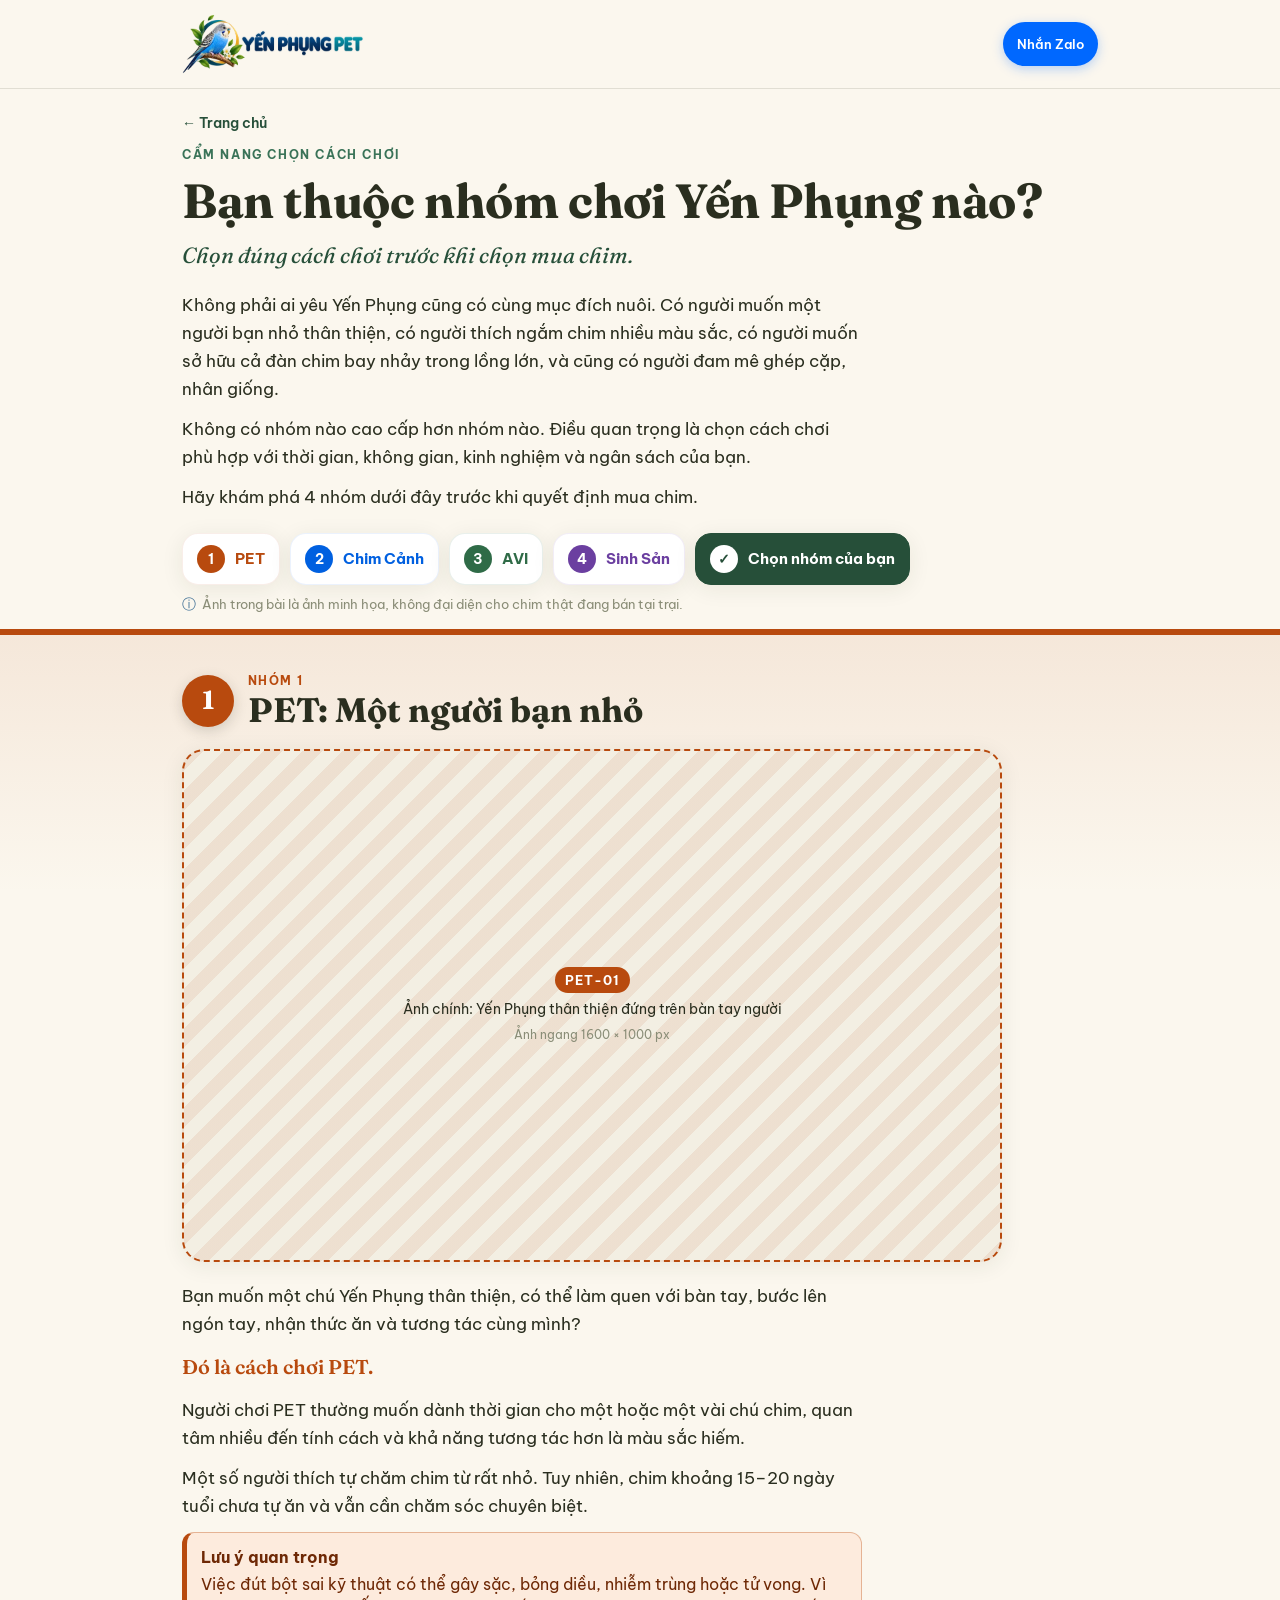
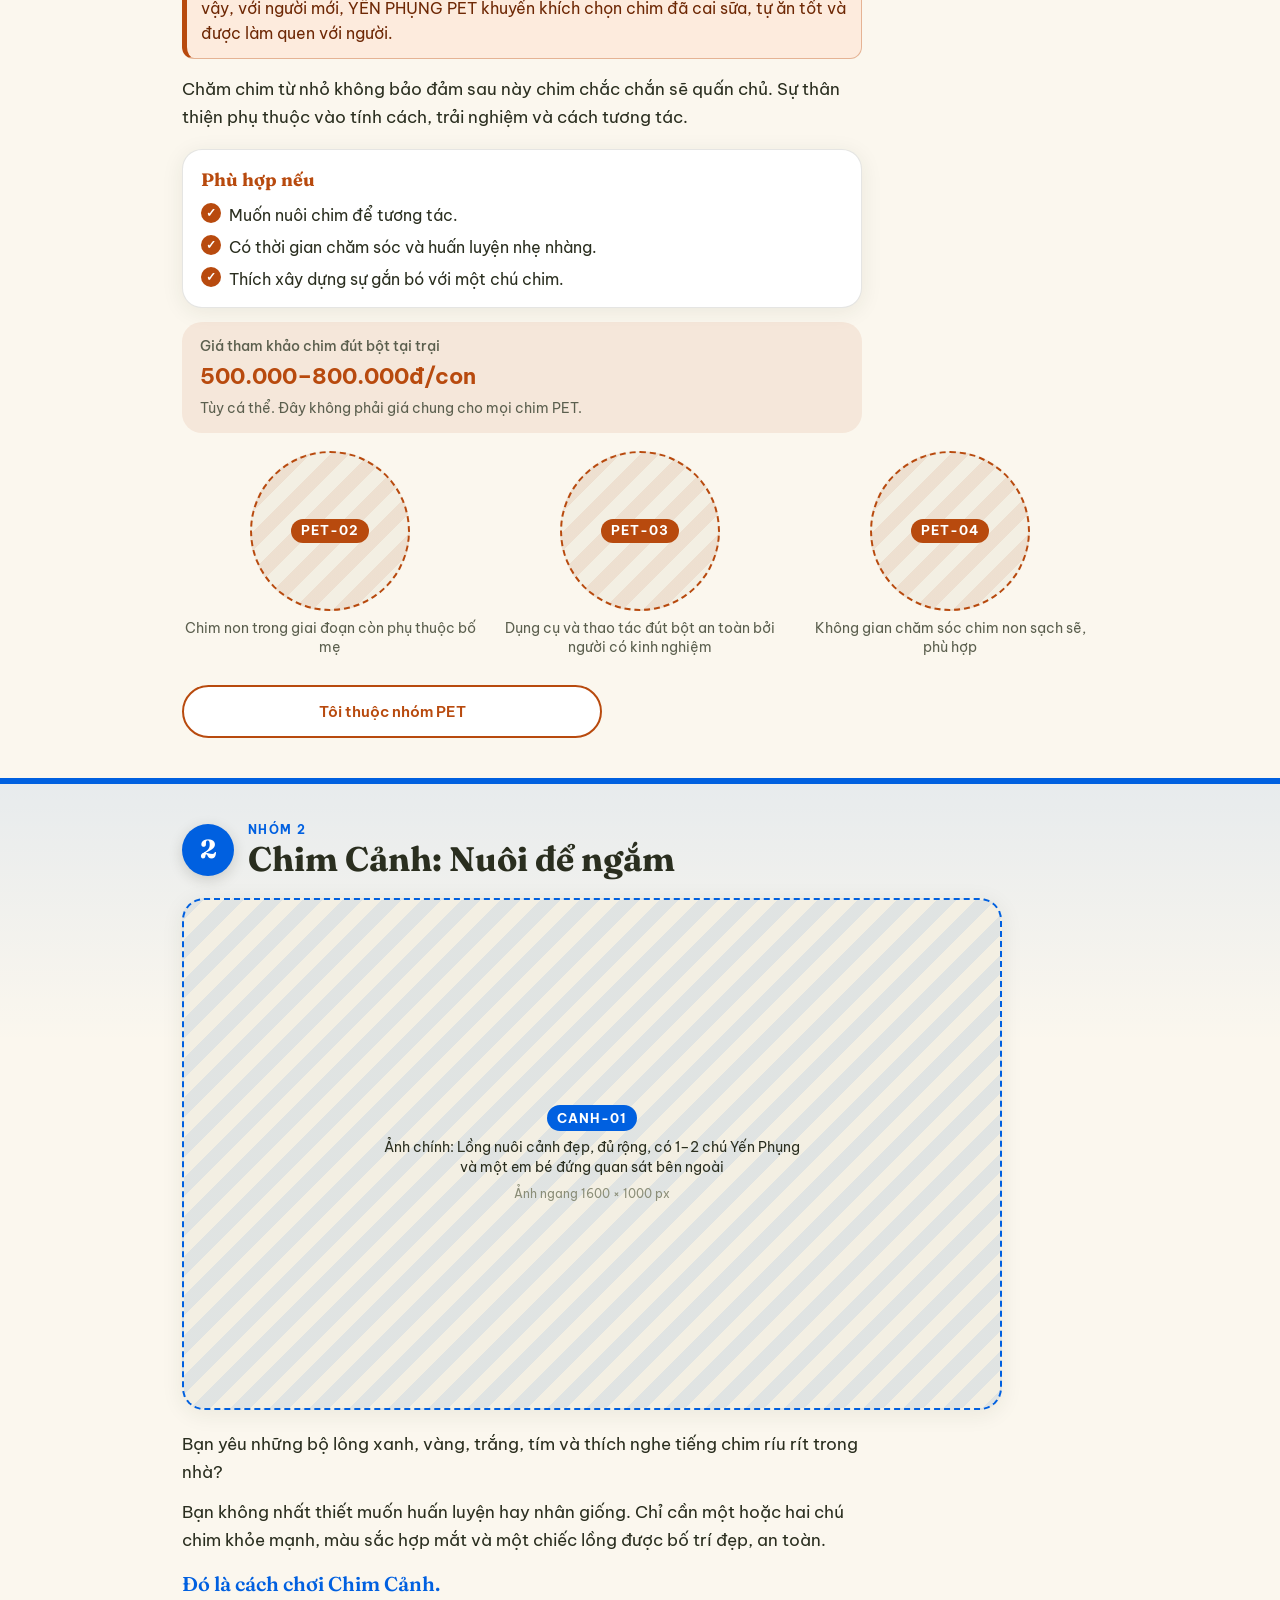
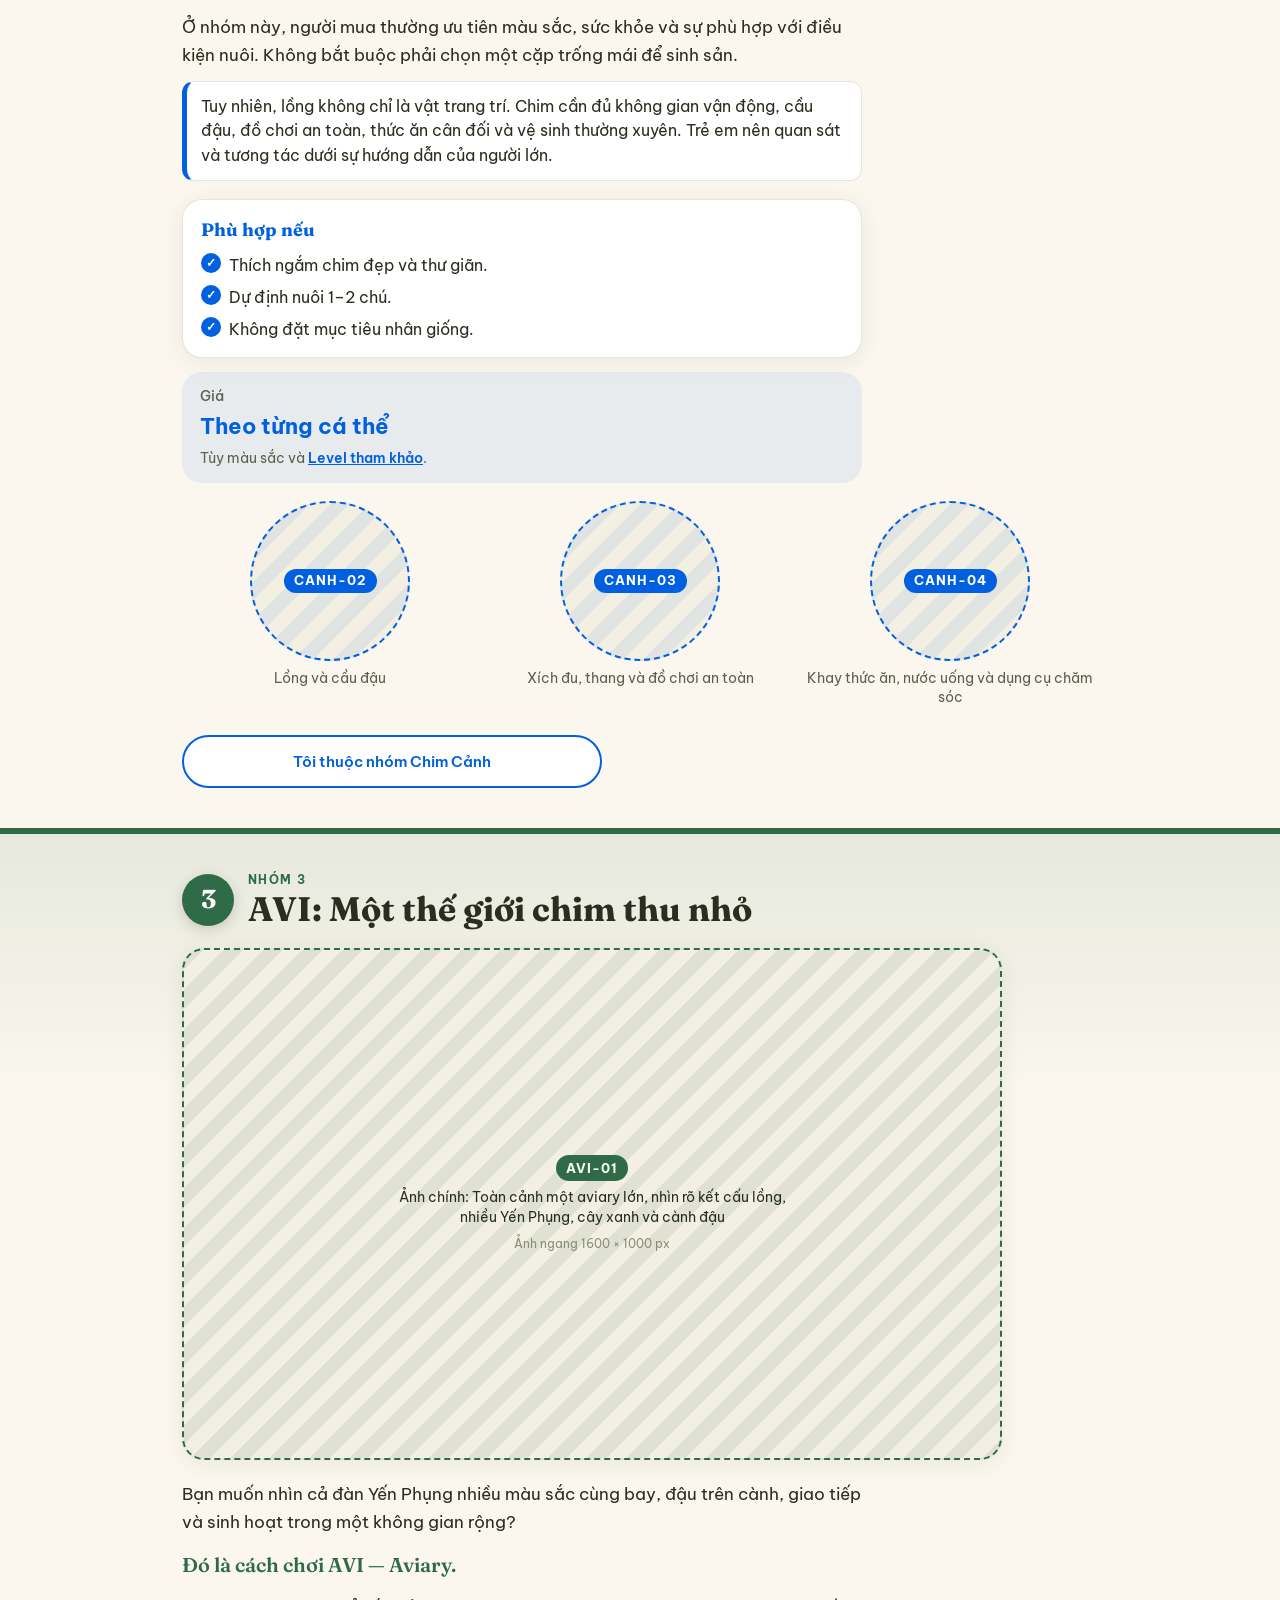
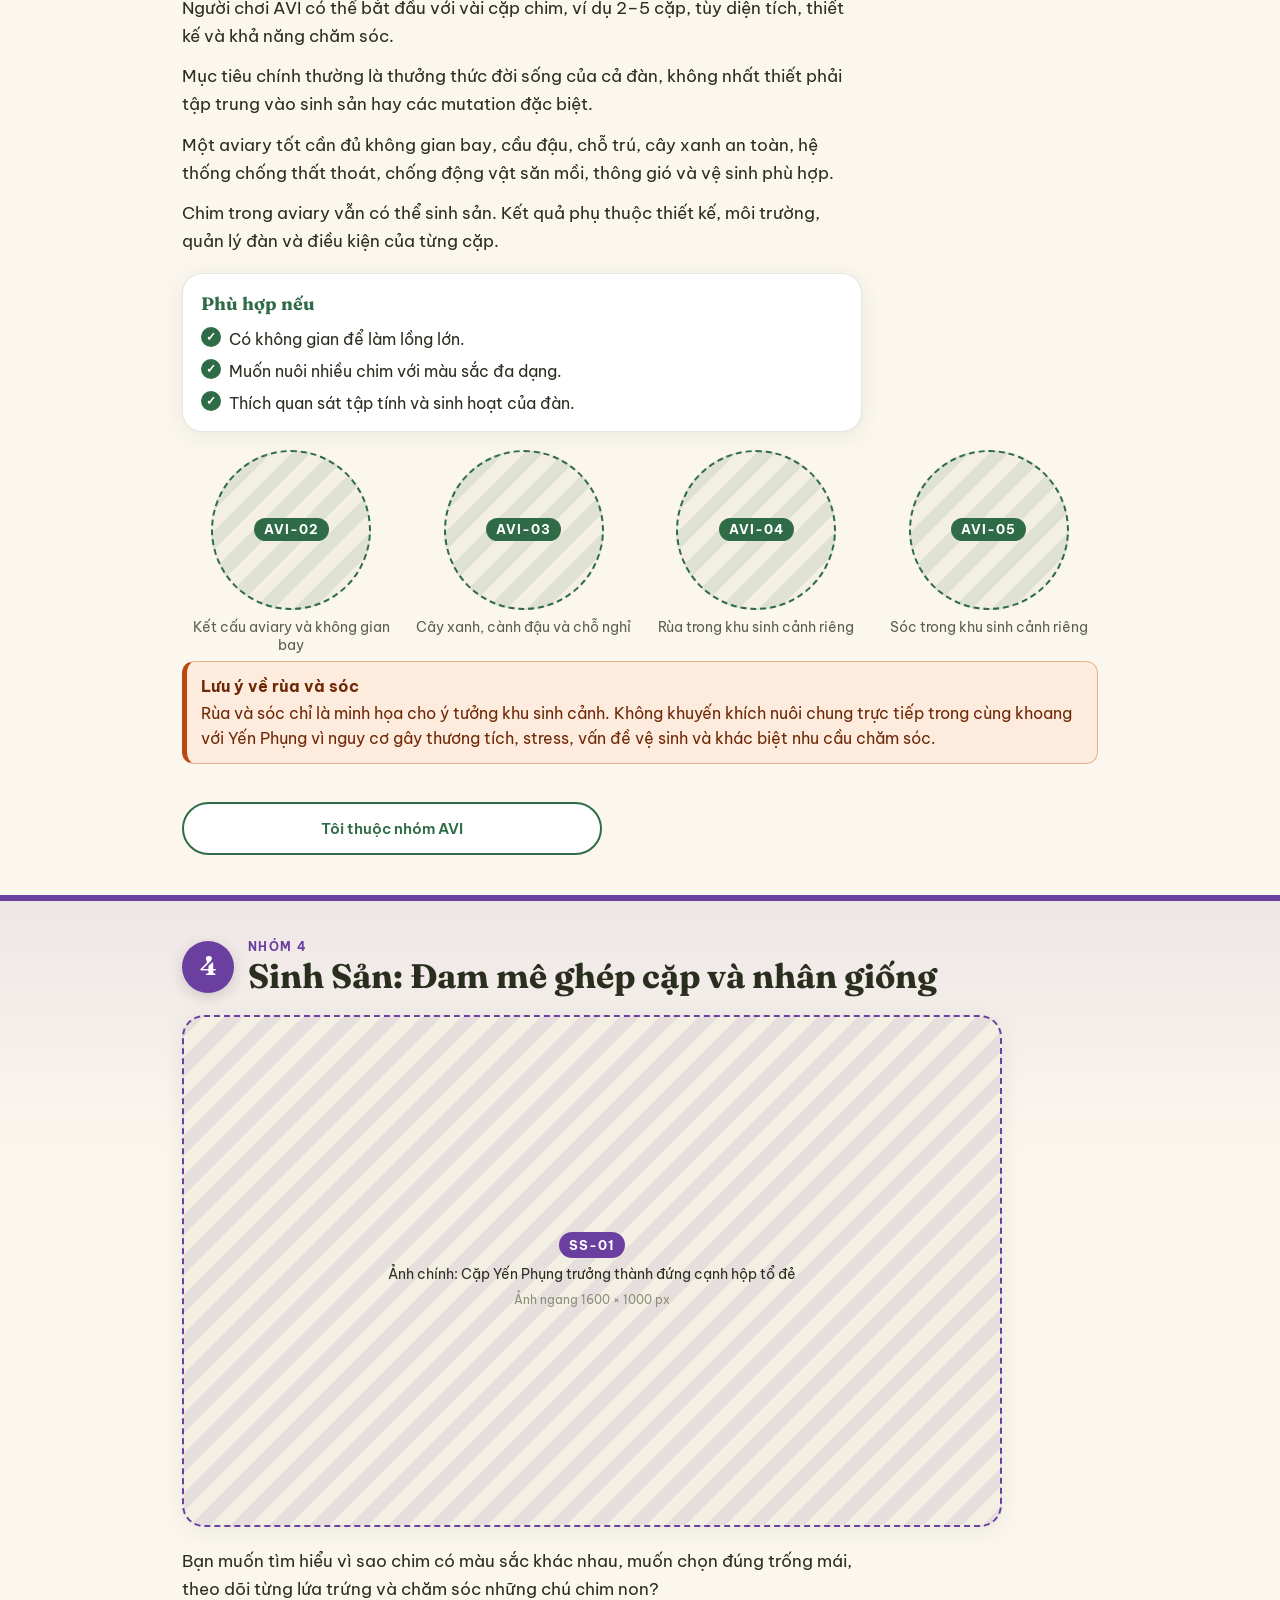
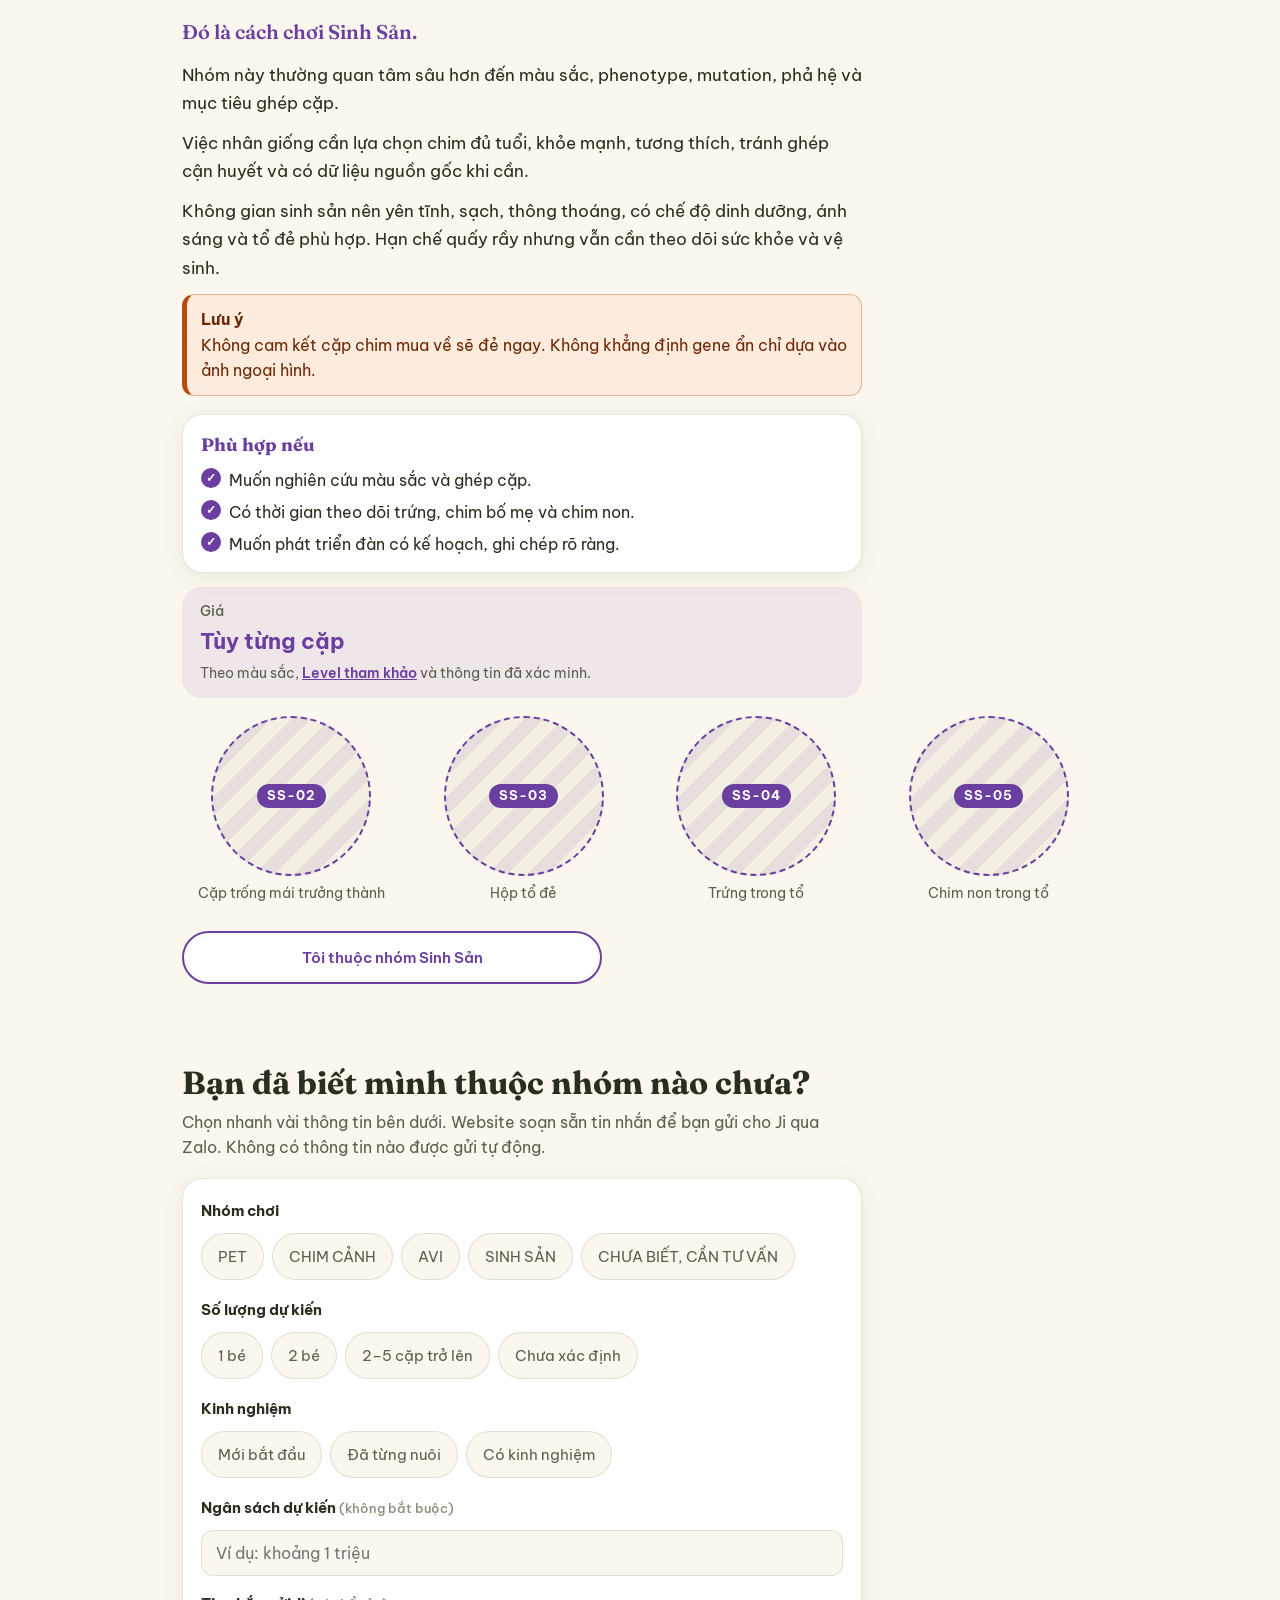
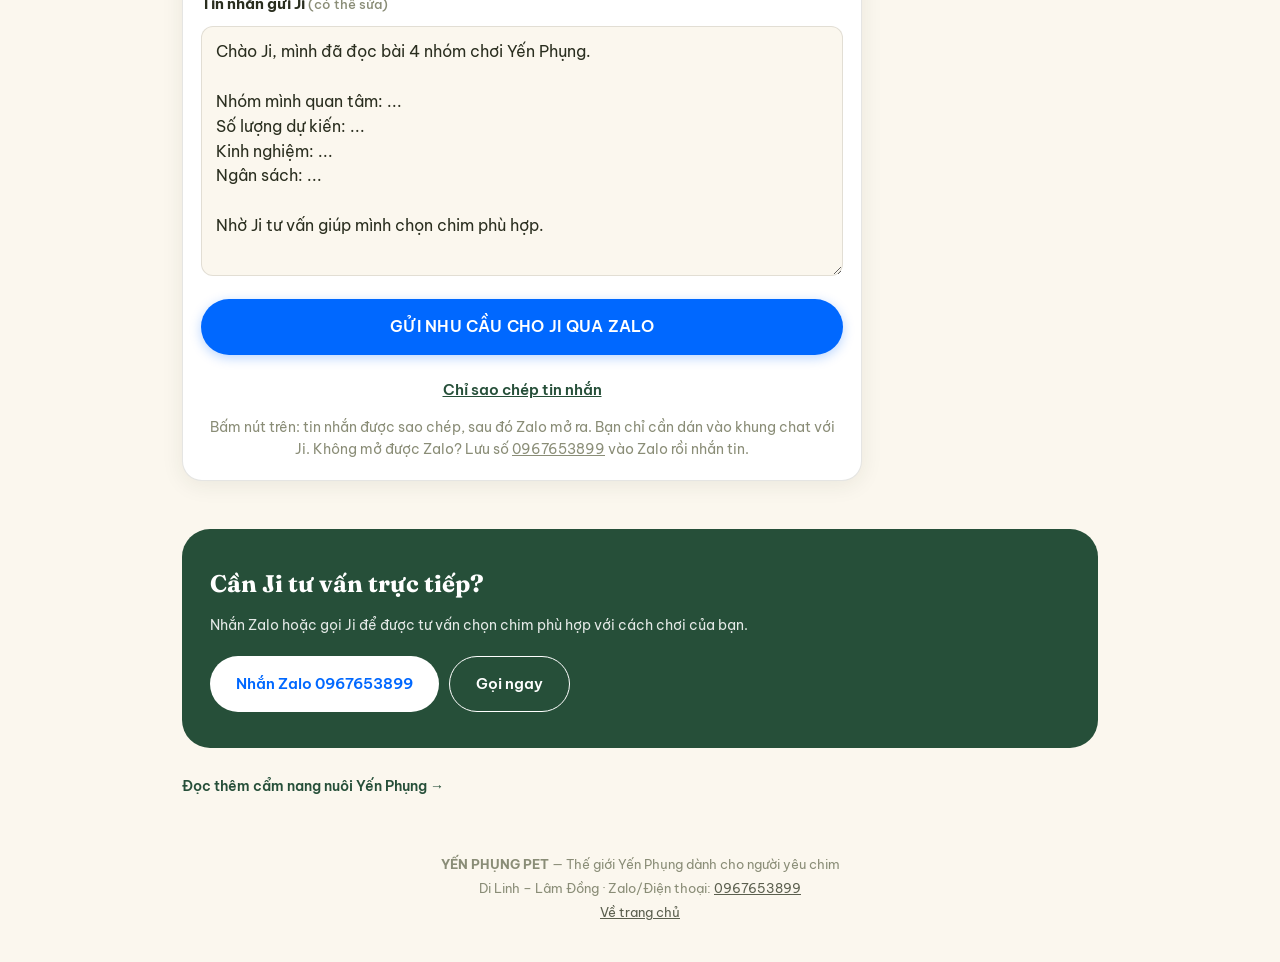
==== chon-nhom-choi/index.html @ 709d2b7b "Phase 1M: add /chon-nhom-choi guide page (4 play styles) New standalone article page for TikTok/Face" ====
<!DOCTYPE html>
<html lang="vi">
<head>
<meta charset="UTF-8">
<meta name="viewport" content="width=device-width, initial-scale=1.0, viewport-fit=cover">
<!-- Phase 1M — trang tư vấn độc lập /chon-nhom-choi. Nội dung theo đặc tả OWNER (không lấy từ poster AI).
     Đường dẫn asset dùng dạng tuyệt đối (/assets/...) để chạy đúng cả với /chon-nhom-choi và /chon-nhom-choi/. -->
<title>Bạn thuộc nhóm chơi Yến Phụng nào? — YẾN PHỤNG PET</title>
<meta name="description" content="PET, Chim Cảnh, AVI hay Sinh Sản? Tìm hiểu 4 nhóm chơi Yến Phụng để chọn đúng cách chơi trước khi chọn mua chim, rồi gửi nhu cầu cho Ji qua Zalo 0967653899.">
<link rel="canonical" href="https://yenphungviet.vercel.app/chon-nhom-choi">
<meta name="theme-color" content="#3A7358">
<meta property="og:type" content="article">
<meta property="og:locale" content="vi_VN">
<meta property="og:site_name" content="YẾN PHỤNG PET">
<meta property="og:url" content="https://yenphungviet.vercel.app/chon-nhom-choi">
<meta property="og:title" content="Bạn thuộc nhóm chơi Yến Phụng nào?">
<meta property="og:description" content="Chọn đúng cách chơi trước khi chọn mua chim: PET, Chim Cảnh, AVI hay Sinh Sản.">
<!-- Ảnh chia sẻ tạm dùng OG chung của website. Thay bằng ảnh riêng cho bài này khi OWNER cung cấp. -->
<meta property="og:image" content="https://yenphungviet.vercel.app/assets/brand/og-yenphungpet.jpg">
<meta property="og:image:width" content="1200">
<meta property="og:image:height" content="630">
<meta property="og:image:alt" content="YẾN PHỤNG PET — minh họa chim Yến Phụng">
<meta name="twitter:card" content="summary_large_image">
<meta name="twitter:image" content="https://yenphungviet.vercel.app/assets/brand/og-yenphungpet.jpg">
<link rel="icon" href="/assets/brand/favicon.ico" sizes="any">
<link rel="icon" type="image/png" sizes="32x32" href="/assets/brand/favicon-32.png">
<link rel="apple-touch-icon" href="/assets/brand/apple-touch-icon.png">
<link rel="preconnect" href="https://fonts.googleapis.com">
<link rel="preconnect" href="https://fonts.gstatic.com" crossorigin>
<link href="https://fonts.googleapis.com/css2?family=Fraunces:ital,opsz,wght@0,9..144,500;0,9..144,600;0,9..144,700;1,9..144,500&family=Be+Vietnam+Pro:wght@400;500;600;700&display=swap" rel="stylesheet">
<link rel="stylesheet" href="/assets/css/site.css">
<link rel="stylesheet" href="/assets/css/nhom-choi.css">
</head>
<body class="ncp">

<header>
  <div class="header-inner">
    <a class="brand" href="/" aria-label="Trang chủ YẾN PHỤNG PET">
      <img class="brand-logo" src="/assets/brand/logo-yenphungpet.webp" width="545" height="180" alt="YẾN PHỤNG PET">
    </a>
    <a class="btn btn-zalo btn-sm ncp-head-zalo" href="https://zalo.me/0967653899" target="_blank" rel="noopener">Nhắn Zalo</a>
  </div>
</header>

<main class="ncp-main-wrap">

  <!-- MỞ ĐẦU -->
  <section class="wrap ncp-intro">
    <a class="back-link" href="/">← Trang chủ</a>
    <span class="eyebrow">Cẩm nang chọn cách chơi</span>
    <h1>Bạn thuộc nhóm chơi Yến Phụng nào?</h1>
    <p class="ncp-sub">Chọn đúng cách chơi trước khi chọn mua chim.</p>
    <div class="ncp-lead">
      <p>Không phải ai yêu Yến Phụng cũng có cùng mục đích nuôi. Có người muốn một người bạn nhỏ thân thiện, có người thích ngắm chim nhiều màu sắc, có người muốn sở hữu cả đàn chim bay nhảy trong lồng lớn, và cũng có người đam mê ghép cặp, nhân giống.</p>
      <p>Không có nhóm nào cao cấp hơn nhóm nào. Điều quan trọng là chọn cách chơi phù hợp với thời gian, không gian, kinh nghiệm và ngân sách của bạn.</p>
      <p>Hãy khám phá 4 nhóm dưới đây trước khi quyết định mua chim.</p>
    </div>

    <nav class="ncp-toc" aria-label="Mục lục nhanh">
      <a class="ncp-toc-item tone-pet" href="#pet"><span class="ncp-toc-num">1</span><span>PET</span></a>
      <a class="ncp-toc-item tone-canh" href="#chim-canh"><span class="ncp-toc-num">2</span><span>Chim Cảnh</span></a>
      <a class="ncp-toc-item tone-avi" href="#avi"><span class="ncp-toc-num">3</span><span>AVI</span></a>
      <a class="ncp-toc-item tone-ss" href="#sinh-san"><span class="ncp-toc-num">4</span><span>Sinh Sản</span></a>
      <a class="ncp-toc-item tone-choose" href="#chon-nhom"><span class="ncp-toc-num">✓</span><span>Chọn nhóm của bạn</span></a>
    </nav>
    <p class="visual-note ncp-ai-note"><span class="vn-icon" aria-hidden="true">ⓘ</span>Ảnh trong bài là ảnh minh họa, không đại diện cho chim thật đang bán tại trại.</p>
  </section>

  <!-- NHÓM 1 — PET -->
  <section class="ncp-group tone-pet" id="pet" aria-labelledby="pet-title">
    <div class="wrap">
      <div class="ncp-group-head">
        <span class="ncp-num" aria-hidden="true">1</span>
        <div>
          <span class="ncp-kicker">Nhóm 1</span>
          <h2 id="pet-title">PET: Một người bạn nhỏ</h2>
        </div>
      </div>

      <figure class="ncp-figure ph" data-asset="PET-01">
        <div class="ph-box"><span class="ph-id">PET-01</span><span class="ph-text">Ảnh chính: Yến Phụng thân thiện đứng trên bàn tay người</span><span class="ph-size">Ảnh ngang 1600 × 1000 px</span></div>
      </figure>

      <div class="ncp-body">
        <p>Bạn muốn một chú Yến Phụng thân thiện, có thể làm quen với bàn tay, bước lên ngón tay, nhận thức ăn và tương tác cùng mình?</p>
        <p class="ncp-callout-line">Đó là cách chơi PET.</p>
        <p>Người chơi PET thường muốn dành thời gian cho một hoặc một vài chú chim, quan tâm nhiều đến tính cách và khả năng tương tác hơn là màu sắc hiếm.</p>
        <p>Một số người thích tự chăm chim từ rất nhỏ. Tuy nhiên, chim khoảng 15–20 ngày tuổi chưa tự ăn và vẫn cần chăm sóc chuyên biệt.</p>
        <div class="ncp-warn" role="note"><strong>Lưu ý quan trọng</strong>Việc đút bột sai kỹ thuật có thể gây sặc, bỏng diều, nhiễm trùng hoặc tử vong. Vì vậy, với người mới, YẾN PHỤNG PET khuyến khích chọn chim đã cai sữa, tự ăn tốt và được làm quen với người.</div>
        <p>Chăm chim từ nhỏ không bảo đảm sau này chim chắc chắn sẽ quấn chủ. Sự thân thiện phụ thuộc vào tính cách, trải nghiệm và cách tương tác.</p>

        <div class="ncp-fit">
          <h3>Phù hợp nếu</h3>
          <ul>
            <li>Muốn nuôi chim để tương tác.</li>
            <li>Có thời gian chăm sóc và huấn luyện nhẹ nhàng.</li>
            <li>Thích xây dựng sự gắn bó với một chú chim.</li>
          </ul>
        </div>

        <div class="ncp-price">
          <span class="ncp-price-label">Giá tham khảo chim đút bột tại trại</span>
          <strong>500.000–800.000đ/con</strong>
          <span class="ncp-price-note">Tùy cá thể. Đây không phải giá chung cho mọi chim PET.</span>
        </div>
      </div>

      <ul class="ncp-subs" aria-label="Ảnh minh họa nhóm PET">
        <li><div class="ph-circle ph" data-asset="PET-02"><span class="ph-id">PET-02</span></div><span>Chim non trong giai đoạn còn phụ thuộc bố mẹ</span></li>
        <li><div class="ph-circle ph" data-asset="PET-03"><span class="ph-id">PET-03</span></div><span>Dụng cụ và thao tác đút bột an toàn bởi người có kinh nghiệm</span></li>
        <li><div class="ph-circle ph" data-asset="PET-04"><span class="ph-id">PET-04</span></div><span>Không gian chăm sóc chim non sạch sẽ, phù hợp</span></li>
      </ul>

      <button type="button" class="btn btn-lg btn-block ncp-pick" data-pick="PET">Tôi thuộc nhóm PET</button>
    </div>
  </section>

  <!-- NHÓM 2 — CHIM CẢNH -->
  <section class="ncp-group tone-canh" id="chim-canh" aria-labelledby="canh-title">
    <div class="wrap">
      <div class="ncp-group-head">
        <span class="ncp-num" aria-hidden="true">2</span>
        <div>
          <span class="ncp-kicker">Nhóm 2</span>
          <h2 id="canh-title">Chim Cảnh: Nuôi để ngắm</h2>
        </div>
      </div>

      <figure class="ncp-figure ph" data-asset="CANH-01">
        <div class="ph-box"><span class="ph-id">CANH-01</span><span class="ph-text">Ảnh chính: Lồng nuôi cảnh đẹp, đủ rộng, có 1–2 chú Yến Phụng và một em bé đứng quan sát bên ngoài</span><span class="ph-size">Ảnh ngang 1600 × 1000 px</span></div>
      </figure>

      <div class="ncp-body">
        <p>Bạn yêu những bộ lông xanh, vàng, trắng, tím và thích nghe tiếng chim ríu rít trong nhà?</p>
        <p>Bạn không nhất thiết muốn huấn luyện hay nhân giống. Chỉ cần một hoặc hai chú chim khỏe mạnh, màu sắc hợp mắt và một chiếc lồng được bố trí đẹp, an toàn.</p>
        <p class="ncp-callout-line">Đó là cách chơi Chim Cảnh.</p>
        <p>Ở nhóm này, người mua thường ưu tiên màu sắc, sức khỏe và sự phù hợp với điều kiện nuôi. Không bắt buộc phải chọn một cặp trống mái để sinh sản.</p>
        <div class="ncp-note">Tuy nhiên, lồng không chỉ là vật trang trí. Chim cần đủ không gian vận động, cầu đậu, đồ chơi an toàn, thức ăn cân đối và vệ sinh thường xuyên. Trẻ em nên quan sát và tương tác dưới sự hướng dẫn của người lớn.</div>

        <div class="ncp-fit">
          <h3>Phù hợp nếu</h3>
          <ul>
            <li>Thích ngắm chim đẹp và thư giãn.</li>
            <li>Dự định nuôi 1–2 chú.</li>
            <li>Không đặt mục tiêu nhân giống.</li>
          </ul>
        </div>

        <div class="ncp-price">
          <span class="ncp-price-label">Giá</span>
          <strong>Theo từng cá thể</strong>
          <span class="ncp-price-note">Tùy màu sắc và <a href="/#catalogue">Level tham khảo</a>.</span>
        </div>
      </div>

      <ul class="ncp-subs" aria-label="Ảnh minh họa nhóm Chim Cảnh">
        <li><div class="ph-circle ph" data-asset="CANH-02"><span class="ph-id">CANH-02</span></div><span>Lồng và cầu đậu</span></li>
        <li><div class="ph-circle ph" data-asset="CANH-03"><span class="ph-id">CANH-03</span></div><span>Xích đu, thang và đồ chơi an toàn</span></li>
        <li><div class="ph-circle ph" data-asset="CANH-04"><span class="ph-id">CANH-04</span></div><span>Khay thức ăn, nước uống và dụng cụ chăm sóc</span></li>
      </ul>

      <button type="button" class="btn btn-lg btn-block ncp-pick" data-pick="CHIM CẢNH">Tôi thuộc nhóm Chim Cảnh</button>
    </div>
  </section>

  <!-- NHÓM 3 — AVI -->
  <section class="ncp-group tone-avi" id="avi" aria-labelledby="avi-title">
    <div class="wrap">
      <div class="ncp-group-head">
        <span class="ncp-num" aria-hidden="true">3</span>
        <div>
          <span class="ncp-kicker">Nhóm 3</span>
          <h2 id="avi-title">AVI: Một thế giới chim thu nhỏ</h2>
        </div>
      </div>

      <figure class="ncp-figure ph" data-asset="AVI-01">
        <div class="ph-box"><span class="ph-id">AVI-01</span><span class="ph-text">Ảnh chính: Toàn cảnh một aviary lớn, nhìn rõ kết cấu lồng, nhiều Yến Phụng, cây xanh và cành đậu</span><span class="ph-size">Ảnh ngang 1600 × 1000 px</span></div>
      </figure>

      <div class="ncp-body">
        <p>Bạn muốn nhìn cả đàn Yến Phụng nhiều màu sắc cùng bay, đậu trên cành, giao tiếp và sinh hoạt trong một không gian rộng?</p>
        <p class="ncp-callout-line">Đó là cách chơi AVI — Aviary.</p>
        <p>Người chơi AVI có thể bắt đầu với vài cặp chim, ví dụ 2–5 cặp, tùy diện tích, thiết kế và khả năng chăm sóc.</p>
        <p>Mục tiêu chính thường là thưởng thức đời sống của cả đàn, không nhất thiết phải tập trung vào sinh sản hay các mutation đặc biệt.</p>
        <p>Một aviary tốt cần đủ không gian bay, cầu đậu, chỗ trú, cây xanh an toàn, hệ thống chống thất thoát, chống động vật săn mồi, thông gió và vệ sinh phù hợp.</p>
        <p>Chim trong aviary vẫn có thể sinh sản. Kết quả phụ thuộc thiết kế, môi trường, quản lý đàn và điều kiện của từng cặp.</p>

        <div class="ncp-fit">
          <h3>Phù hợp nếu</h3>
          <ul>
            <li>Có không gian để làm lồng lớn.</li>
            <li>Muốn nuôi nhiều chim với màu sắc đa dạng.</li>
            <li>Thích quan sát tập tính và sinh hoạt của đàn.</li>
          </ul>
        </div>
      </div>

      <ul class="ncp-subs ncp-subs-4" aria-label="Ảnh minh họa nhóm AVI">
        <li><div class="ph-circle ph" data-asset="AVI-02"><span class="ph-id">AVI-02</span></div><span>Kết cấu aviary và không gian bay</span></li>
        <li><div class="ph-circle ph" data-asset="AVI-03"><span class="ph-id">AVI-03</span></div><span>Cây xanh, cành đậu và chỗ nghỉ</span></li>
        <li><div class="ph-circle ph" data-asset="AVI-04"><span class="ph-id">AVI-04</span></div><span>Rùa trong khu sinh cảnh riêng</span></li>
        <li><div class="ph-circle ph" data-asset="AVI-05"><span class="ph-id">AVI-05</span></div><span>Sóc trong khu sinh cảnh riêng</span></li>
      </ul>
      <div class="ncp-warn" role="note"><strong>Lưu ý về rùa và sóc</strong>Rùa và sóc chỉ là minh họa cho ý tưởng khu sinh cảnh. Không khuyến khích nuôi chung trực tiếp trong cùng khoang với Yến Phụng vì nguy cơ gây thương tích, stress, vấn đề vệ sinh và khác biệt nhu cầu chăm sóc.</div>

      <button type="button" class="btn btn-lg btn-block ncp-pick" data-pick="AVI">Tôi thuộc nhóm AVI</button>
    </div>
  </section>

  <!-- NHÓM 4 — SINH SẢN -->
  <section class="ncp-group tone-ss" id="sinh-san" aria-labelledby="ss-title">
    <div class="wrap">
      <div class="ncp-group-head">
        <span class="ncp-num" aria-hidden="true">4</span>
        <div>
          <span class="ncp-kicker">Nhóm 4</span>
          <h2 id="ss-title">Sinh Sản: Đam mê ghép cặp và nhân giống</h2>
        </div>
      </div>

      <figure class="ncp-figure ph" data-asset="SS-01">
        <div class="ph-box"><span class="ph-id">SS-01</span><span class="ph-text">Ảnh chính: Cặp Yến Phụng trưởng thành đứng cạnh hộp tổ đẻ</span><span class="ph-size">Ảnh ngang 1600 × 1000 px</span></div>
      </figure>

      <div class="ncp-body">
        <p>Bạn muốn tìm hiểu vì sao chim có màu sắc khác nhau, muốn chọn đúng trống mái, theo dõi từng lứa trứng và chăm sóc những chú chim non?</p>
        <p class="ncp-callout-line">Đó là cách chơi Sinh Sản.</p>
        <p>Nhóm này thường quan tâm sâu hơn đến màu sắc, phenotype, mutation, phả hệ và mục tiêu ghép cặp.</p>
        <p>Việc nhân giống cần lựa chọn chim đủ tuổi, khỏe mạnh, tương thích, tránh ghép cận huyết và có dữ liệu nguồn gốc khi cần.</p>
        <p>Không gian sinh sản nên yên tĩnh, sạch, thông thoáng, có chế độ dinh dưỡng, ánh sáng và tổ đẻ phù hợp. Hạn chế quấy rầy nhưng vẫn cần theo dõi sức khỏe và vệ sinh.</p>
        <div class="ncp-warn" role="note"><strong>Lưu ý</strong>Không cam kết cặp chim mua về sẽ đẻ ngay. Không khẳng định gene ẩn chỉ dựa vào ảnh ngoại hình.</div>

        <div class="ncp-fit">
          <h3>Phù hợp nếu</h3>
          <ul>
            <li>Muốn nghiên cứu màu sắc và ghép cặp.</li>
            <li>Có thời gian theo dõi trứng, chim bố mẹ và chim non.</li>
            <li>Muốn phát triển đàn có kế hoạch, ghi chép rõ ràng.</li>
          </ul>
        </div>

        <div class="ncp-price">
          <span class="ncp-price-label">Giá</span>
          <strong>Tùy từng cặp</strong>
          <span class="ncp-price-note">Theo màu sắc, <a href="/#catalogue">Level tham khảo</a> và thông tin đã xác minh.</span>
        </div>
      </div>

      <ul class="ncp-subs ncp-subs-4" aria-label="Ảnh minh họa nhóm Sinh Sản">
        <li><div class="ph-circle ph" data-asset="SS-02"><span class="ph-id">SS-02</span></div><span>Cặp trống mái trưởng thành</span></li>
        <li><div class="ph-circle ph" data-asset="SS-03"><span class="ph-id">SS-03</span></div><span>Hộp tổ đẻ</span></li>
        <li><div class="ph-circle ph" data-asset="SS-04"><span class="ph-id">SS-04</span></div><span>Trứng trong tổ</span></li>
        <li><div class="ph-circle ph" data-asset="SS-05"><span class="ph-id">SS-05</span></div><span>Chim non trong tổ</span></li>
      </ul>

      <button type="button" class="btn btn-lg btn-block ncp-pick" data-pick="SINH SẢN">Tôi thuộc nhóm Sinh Sản</button>
    </div>
  </section>

  <!-- KHÁCH TỰ CHỌN — chỉ tạo tin nhắn để khách tự gửi. Không gửi tự động, không ghi Supabase. -->
  <section class="wrap ncp-choose" id="chon-nhom" aria-labelledby="choose-title">
    <h2 id="choose-title">Bạn đã biết mình thuộc nhóm nào chưa?</h2>
    <p class="ncp-choose-lead">Chọn nhanh vài thông tin bên dưới. Website soạn sẵn tin nhắn để bạn gửi cho Ji qua Zalo. Không có thông tin nào được gửi tự động.</p>

    <form class="ncp-form" id="ncp-form" novalidate>
      <fieldset>
        <legend>Nhóm chơi</legend>
        <div class="ncp-pills">
          <label class="pill-opt"><input type="radio" name="group" value="PET"><span>PET</span></label>
          <label class="pill-opt"><input type="radio" name="group" value="CHIM CẢNH"><span>CHIM CẢNH</span></label>
          <label class="pill-opt"><input type="radio" name="group" value="AVI"><span>AVI</span></label>
          <label class="pill-opt"><input type="radio" name="group" value="SINH SẢN"><span>SINH SẢN</span></label>
          <label class="pill-opt"><input type="radio" name="group" value="CHƯA BIẾT, CẦN TƯ VẤN"><span>CHƯA BIẾT, CẦN TƯ VẤN</span></label>
        </div>
      </fieldset>
      <fieldset>
        <legend>Số lượng dự kiến</legend>
        <div class="ncp-pills">
          <label class="pill-opt"><input type="radio" name="qty" value="1 bé"><span>1 bé</span></label>
          <label class="pill-opt"><input type="radio" name="qty" value="2 bé"><span>2 bé</span></label>
          <label class="pill-opt"><input type="radio" name="qty" value="2–5 cặp trở lên"><span>2–5 cặp trở lên</span></label>
          <label class="pill-opt"><input type="radio" name="qty" value="Chưa xác định"><span>Chưa xác định</span></label>
        </div>
      </fieldset>
      <fieldset>
        <legend>Kinh nghiệm</legend>
        <div class="ncp-pills">
          <label class="pill-opt"><input type="radio" name="exp" value="Mới bắt đầu"><span>Mới bắt đầu</span></label>
          <label class="pill-opt"><input type="radio" name="exp" value="Đã từng nuôi"><span>Đã từng nuôi</span></label>
          <label class="pill-opt"><input type="radio" name="exp" value="Có kinh nghiệm"><span>Có kinh nghiệm</span></label>
        </div>
      </fieldset>
      <div class="ncp-field">
        <label for="ncp-budget">Ngân sách dự kiến <span class="ncp-optional">(không bắt buộc)</span></label>
        <input id="ncp-budget" name="budget" type="text" inputmode="text" autocomplete="off" maxlength="80" placeholder="Ví dụ: khoảng 1 triệu">
      </div>

      <div class="ncp-field">
        <label for="ncp-message">Tin nhắn gửi Ji <span class="ncp-optional">(có thể sửa)</span></label>
        <textarea id="ncp-message" rows="9"></textarea>
      </div>

      <a class="btn btn-zalo btn-lg btn-block ncp-send" id="ncp-send" href="https://zalo.me/0967653899" target="_blank" rel="noopener">GỬI NHU CẦU CHO JI QUA ZALO</a>
      <button type="button" class="ncp-copy" id="ncp-copy">Chỉ sao chép tin nhắn</button>
      <p class="ncp-hint">Bấm nút trên: tin nhắn được sao chép, sau đó Zalo mở ra. Bạn chỉ cần dán vào khung chat với Ji. Không mở được Zalo? Lưu số <a href="tel:0967653899">0967653899</a> vào Zalo rồi nhắn tin.</p>
    </form>
  </section>

  <!-- CTA CUỐI BÀI -->
  <section class="wrap ncp-end">
    <div class="contact-card ncp-end-card">
      <div>
        <h2>Cần Ji tư vấn trực tiếp?</h2>
        <p>Nhắn Zalo hoặc gọi Ji để được tư vấn chọn chim phù hợp với cách chơi của bạn.</p>
        <div class="contact-actions">
          <a class="btn btn-zalo btn-lg" href="https://zalo.me/0967653899" target="_blank" rel="noopener">Nhắn Zalo 0967653899</a>
          <a class="btn btn-outline btn-lg" href="tel:0967653899">Gọi ngay</a>
        </div>
      </div>
    </div>
    <p class="ncp-more"><a class="link-arrow" href="/#cam-nang">Đọc thêm cẩm nang nuôi Yến Phụng →</a></p>
  </section>
</main>

<footer>
  <div class="wrap">
    <p><strong>YẾN PHỤNG PET</strong> — Thế giới Yến Phụng dành cho người yêu chim</p>
    <p>Di Linh – Lâm Đồng · Zalo/Điện thoại: <a href="tel:0967653899">0967653899</a></p>
    <p><a href="/">Về trang chủ</a></p>
  </div>
</footer>

<div class="mobile-bar" role="navigation" aria-label="Liên hệ nhanh">
  <a class="btn btn-outline" href="#chon-nhom">Chọn nhóm</a>
  <a class="btn btn-zalo" href="https://zalo.me/0967653899" target="_blank" rel="noopener">Nhắn Zalo</a>
</div>

<div class="toast" id="toast" role="status" aria-live="polite"></div>

<script src="/assets/js/nhom-choi.js"></script>
</body>
</html>
---- assets/css/site.css ----
/* YẾN PHỤNG PET — site styles. Base tokens/components carried over from the original index.html. */
:root{
  --cream:#FBF7EE; --surface:#FFFFFF; --surface2:#F3EFE3;
  --ink:#2A2E1F; --ink-soft:#5B5F4E; --ink-faint:#8A8D77;
  --green:#3A7358; --green-dark:#264F39; --green-dim:rgba(58,115,88,0.10);
  --yellow:#E0A03C; --yellow-dim:rgba(224,160,60,0.14);
  --blue:#3D6E94; --blue-dim:rgba(61,110,148,0.10);
  --red:#C1503F; --red-dim:rgba(193,80,63,0.10);
  --border:rgba(42,46,31,0.12);
  --radius:20px; --radius-sm:12px;
  --shadow:0 4px 22px rgba(42,46,31,0.08);
  --shadow-lg:0 10px 34px rgba(42,46,31,0.13);
}
*{box-sizing:border-box;margin:0;padding:0;-webkit-tap-highlight-color:transparent}
html{scroll-behavior:smooth;overflow-x:hidden;width:100%}
@media (prefers-reduced-motion:reduce){html{scroll-behavior:auto}*{animation-duration:0.01ms !important;transition-duration:0.01ms !important}}
body{font-family:'Be Vietnam Pro',sans-serif;background:var(--cream);color:var(--ink);line-height:1.6;overflow-x:hidden}
h1,h2,h3,.display{font-family:'Fraunces',serif}
a{color:inherit}
img{max-width:100%;display:block}
button{font-family:inherit}
:focus-visible{outline:2.5px solid var(--green);outline-offset:2px}
.wrap{max-width:980px;margin:0 auto;padding-inline:32px}
@media (max-width:480px){.wrap{padding-inline:24px}}
h1,h2,h3,p,li,span,a,button,label,td,th{overflow-wrap:break-word;word-break:break-word}
.eyebrow{font-size:12px;font-weight:700;letter-spacing:1.6px;text-transform:uppercase;color:var(--green);margin-bottom:10px;display:block}
section{padding-block:56px}
.section-head{max-width:640px;margin-bottom:32px}
.section-head h2{font-size:clamp(24px,4vw,32px);font-weight:600;line-height:1.25;margin-bottom:10px}
.section-head p{color:var(--ink-soft);font-size:15px}

/* HEADER */
header{position:sticky;top:0;z-index:200;background:rgba(251,247,238,0.92);backdrop-filter:blur(10px);border-bottom:1px solid var(--border)}
.header-inner{display:flex;align-items:center;justify-content:space-between;gap:12px;padding-block:14px;padding-inline:32px;max-width:980px;margin:0 auto}
@media (max-width:480px){.header-inner{padding-inline:24px}}
.brand{display:flex;align-items:center;gap:9px}
.brand-name{font-family:'Fraunces',serif;font-weight:600;font-size:17px;color:var(--green-dark);letter-spacing:-0.2px}
.header-ctas{display:flex;gap:8px}
.btn{border:none;border-radius:100px;font-family:inherit;font-weight:600;cursor:pointer;transition:transform .15s,box-shadow .15s;display:inline-flex;align-items:center;justify-content:center;gap:6px;text-decoration:none;white-space:nowrap}
.btn:active{transform:scale(0.97)}
.btn-sm{padding:9px 14px;font-size:12.5px}
.btn-lg{padding:15px 26px;font-size:15px}
.btn-primary{background:var(--green);color:#fff;box-shadow:0 3px 12px rgba(58,115,88,0.3)}
.btn-ghost{background:var(--surface2);color:var(--ink)}
.btn-outline{background:transparent;border:1.5px solid var(--green);color:var(--green-dark)}

/* HERO */
.hero{padding-block:44px 20px;position:relative;overflow:hidden}
.hero-grid{display:grid;grid-template-columns:1.1fr 0.9fr;gap:40px;align-items:center}
@media (max-width:860px){.hero-grid{grid-template-columns:1fr;gap:28px}}
.hero h1{font-size:clamp(26px,7vw,44px);font-weight:700;line-height:1.22;letter-spacing:-0.3px;margin-bottom:16px;color:var(--ink)}
@media (max-width:400px){.eyebrow{letter-spacing:1px;font-size:11px}}
.hero-desc{color:var(--ink-soft);font-size:15.5px;margin-bottom:14px}
.hero-list{list-style:none;margin:18px 0 26px;display:flex;flex-direction:column;gap:9px}
.hero-list li{display:flex;gap:9px;align-items:flex-start;font-size:14px;color:var(--ink-soft)}
.hero-list li::before{content:'';width:6px;height:6px;border-radius:50%;background:var(--green);margin-top:7px;flex-shrink:0}
.hero-ctas{display:flex;gap:10px;flex-wrap:wrap}
.hero-visual{position:relative;aspect-ratio:1/1;border-radius:28px;overflow:hidden;background:linear-gradient(160deg,var(--green-dim),var(--yellow-dim) 60%,var(--blue-dim));box-shadow:var(--shadow-lg)}
.hero-visual img{width:100%;height:100%;object-fit:contain}

/* FILTER CHIPS */
.filter-row{display:flex;gap:8px;flex-wrap:wrap;margin-bottom:20px}
.chip{padding:8px 15px;border-radius:100px;border:1.5px solid var(--border);background:var(--surface);font-size:13px;font-weight:500;color:var(--ink-soft);cursor:pointer;transition:all .15s}
.chip.active{background:var(--green);border-color:var(--green);color:#fff;font-weight:600}

/* BIRD CARDS — "hộ chiếu chim" signature style */
.birds-grid{display:grid;grid-template-columns:repeat(auto-fill,minmax(260px,1fr));gap:16px}
.bird-card{background:var(--surface);border:1px solid var(--border);border-radius:var(--radius);overflow:hidden;box-shadow:var(--shadow);position:relative}
.bird-photo{position:relative;aspect-ratio:4/3;background:var(--surface2);cursor:pointer;overflow:hidden}
.bird-photo img{width:100%;height:100%;object-fit:cover;object-position:center 30%}
.bird-photo::before{content:'';position:absolute;top:0;left:0;right:0;height:10px;background-image:radial-gradient(circle,var(--cream) 3.5px,transparent 3.6px);background-size:16px 16px;background-position:4px -8px;z-index:2}
.bird-code-tag{position:absolute;top:14px;left:12px;background:rgba(42,46,31,0.72);color:#fff;font-size:10.5px;font-weight:700;letter-spacing:1px;padding:4px 9px;border-radius:6px;z-index:3;text-transform:uppercase}
.bird-status{position:absolute;top:14px;right:12px;font-size:10.5px;font-weight:700;padding:4px 10px;border-radius:100px;z-index:3;box-shadow:0 2px 6px rgba(0,0,0,0.15)}
.st-available{background:var(--green);color:#fff}
.st-held{background:var(--yellow);color:#3a2a08}
.st-sold{background:var(--ink-faint);color:#fff}
.st-watch{background:var(--blue);color:#fff}
.bird-body{padding:16px 16px 18px}
.bird-desc{font-size:13.5px;color:var(--ink-soft);margin-bottom:12px;display:-webkit-box;-webkit-line-clamp:4;-webkit-box-orient:vertical;overflow:hidden}
.bird-foot{display:flex;align-items:center;justify-content:space-between;gap:10px}
.bird-price{font-family:'Fraunces',serif;font-weight:600;font-size:17px;color:var(--green-dark)}
.birds-empty{grid-column:1/-1;text-align:center;padding:40px 20px;color:var(--ink-faint);font-size:14px;background:var(--surface);border:1px dashed var(--border);border-radius:var(--radius)}

/* LIGHTBOX */
.lightbox{position:fixed;inset:0;background:rgba(20,22,14,0.88);z-index:500;display:none;align-items:center;justify-content:center;padding:24px}
.lightbox.open{display:flex}
.lightbox img{max-width:min(600px,92vw);max-height:80vh;border-radius:14px;object-fit:contain}
.lightbox-close{position:absolute;top:18px;right:18px;background:rgba(255,255,255,0.15);color:#fff;border:none;border-radius:50%;width:38px;height:38px;font-size:18px;cursor:pointer}
.lightbox-nav{position:absolute;top:50%;transform:translateY(-50%);background:rgba(255,255,255,0.15);color:#fff;border:none;border-radius:50%;width:42px;height:42px;font-size:20px;cursor:pointer}
.lightbox-prev{left:14px}.lightbox-next{right:14px}

/* GUIDE */
.guide-grid{display:grid;grid-template-columns:repeat(3,1fr);gap:16px}
@media (max-width:860px){.guide-grid{grid-template-columns:1fr 1fr}}
@media (max-width:600px){.guide-grid{grid-template-columns:1fr}}
.guide-card{background:var(--surface);border:1px solid var(--border);border-radius:var(--radius);padding:20px;box-shadow:var(--shadow);display:flex;flex-direction:column}
.guide-icon{width:40px;height:40px;border-radius:12px;background:var(--green-dim);color:var(--green-dark);display:flex;align-items:center;justify-content:center;margin-bottom:14px;flex-shrink:0}
.guide-icon svg{width:20px;height:20px}
.guide-card h3{font-size:15px;font-weight:600;margin-bottom:8px;line-height:1.35}
.guide-card p{font-size:13px;color:var(--ink-soft);margin-bottom:14px;flex:1}
.guide-cat-tag{font-size:10.5px;font-weight:700;letter-spacing:.3px;color:var(--green);text-transform:uppercase;margin-bottom:6px;display:block}

.guide-modal{position:fixed;inset:0;background:rgba(20,22,14,0.6);z-index:550;display:none;align-items:flex-end;justify-content:center;padding:0}
.guide-modal.open{display:flex}
@media (min-width:640px){.guide-modal{align-items:center;padding:24px}}
.guide-modal-box{background:var(--cream);width:100%;max-width:720px;max-height:92vh;border-radius:22px 22px 0 0;display:flex;flex-direction:column;overflow:hidden;box-shadow:var(--shadow-lg)}
@media (min-width:640px){.guide-modal-box{border-radius:22px;max-height:85vh}}
.guide-modal-head{display:flex;align-items:center;justify-content:space-between;gap:12px;padding:16px 20px;border-bottom:1px solid var(--border);background:var(--surface);flex-shrink:0}
.guide-modal-head span{font-family:'Fraunces',serif;font-weight:600;font-size:16px}
.guide-modal-close{background:var(--surface2);border:none;border-radius:50%;width:34px;height:34px;font-size:15px;cursor:pointer;flex-shrink:0}
.guide-modal-body{padding:20px;overflow-y:auto;flex:1}

.guide-search{width:100%;border:1.5px solid var(--border);border-radius:100px;padding:11px 16px;font-family:inherit;font-size:14px;background:var(--surface);margin-bottom:14px}
.guide-search:focus{outline:none;border-color:var(--green)}
.guide-filter-row{display:flex;gap:8px;flex-wrap:wrap;margin-bottom:16px}
.guide-list-item{border:1px solid var(--border);border-radius:var(--radius-sm);padding:14px 16px;margin-bottom:10px;background:var(--surface);cursor:pointer;transition:border-color .15s}
.guide-list-item:hover{border-color:var(--green)}
.guide-list-item h4{font-size:14.5px;font-weight:600;margin-bottom:4px}
.guide-list-item p{font-size:12.5px;color:var(--ink-soft)}
.guide-list-empty{text-align:center;color:var(--ink-faint);font-size:13.5px;padding:30px 10px}

.guide-back{background:none;border:none;color:var(--green-dark);font-weight:600;font-size:13.5px;cursor:pointer;margin-bottom:14px;padding:0;display:inline-flex;align-items:center;gap:5px}
.guide-article-cat{font-size:11px;font-weight:700;letter-spacing:.4px;color:var(--green);text-transform:uppercase;display:block;margin-bottom:6px}
.guide-article-title{font-size:19px;font-weight:600;margin-bottom:14px;font-family:'Fraunces',serif;line-height:1.3}
.guide-article-content p{font-size:14px;color:var(--ink-soft);margin-bottom:12px;line-height:1.65}
.guide-article-content ul,.guide-article-content ol{margin:0 0 12px 20px;font-size:14px;color:var(--ink-soft);line-height:1.6}
.guide-article-content li{margin-bottom:5px}
.guide-article-content strong{color:var(--ink)}
.guide-warning{background:var(--red-dim);border:1px solid rgba(193,80,63,0.25);border-radius:var(--radius-sm);padding:14px 16px;font-size:13px;color:var(--red);margin:16px 0}
.guide-warning strong{color:var(--red)}
.guide-article-cta{margin-top:8px;width:100%}

/* FAQ */
.faq-item{border-bottom:1px solid var(--border)}
.faq-item:first-child{border-top:1px solid var(--border)}
.faq-q{width:100%;background:none;border:none;text-align:left;padding:18px 4px;font-size:14.5px;font-weight:600;display:flex;justify-content:space-between;align-items:center;gap:12px;cursor:pointer;color:var(--ink)}
.faq-q .ic{flex-shrink:0;transition:transform .2s;color:var(--green);font-size:18px}
.faq-item.open .faq-q .ic{transform:rotate(45deg)}
.faq-a{max-height:0;overflow:hidden;transition:max-height .25s ease}
.faq-a-inner{padding:0 4px 18px;font-size:13.5px;color:var(--ink-soft)}

/* FORM */
.form-card{background:var(--surface);border:1px solid var(--border);border-radius:var(--radius);padding:28px 24px;box-shadow:var(--shadow-lg)}
.form-grid{display:grid;grid-template-columns:1fr 1fr;gap:14px}
@media (max-width:600px){.form-grid{grid-template-columns:1fr}}
.field{display:flex;flex-direction:column;gap:6px;margin-bottom:14px}
.field.full{grid-column:1/-1}
.field label{font-size:12.5px;font-weight:600;color:var(--ink-soft)}
.field input,.field select,.field textarea{border:1.5px solid var(--border);border-radius:var(--radius-sm);padding:11px 13px;font-family:inherit;font-size:14px;background:var(--cream);color:var(--ink)}
.field input:focus,.field select:focus,.field textarea:focus{outline:none;border-color:var(--green)}
.field textarea{resize:vertical;min-height:70px}
.radio-group,.check-group{display:flex;flex-wrap:wrap;gap:8px}
.pill-opt{position:relative}
.pill-opt input{position:absolute;opacity:0;width:100%;height:100%;cursor:pointer;margin:0}
.pill-opt span{display:block;padding:9px 14px;border-radius:100px;border:1.5px solid var(--border);font-size:13px;color:var(--ink-soft);background:var(--cream)}
.pill-opt input:checked + span{background:var(--green);border-color:var(--green);color:#fff;font-weight:600}
.consent-row{display:flex;align-items:flex-start;gap:10px;margin:8px 0 18px;font-size:13px;color:var(--ink-soft)}
.consent-row input{margin-top:3px}
.form-msg{font-size:13.5px;margin-top:10px;padding:11px 14px;border-radius:var(--radius-sm);display:none}
.form-msg.show{display:block}
.form-msg.ok{background:var(--green-dim);color:var(--green-dark)}
.form-msg.err{background:var(--red-dim);color:var(--red)}

/* CONTACT + FOOTER */
.contact-card{background:var(--green-dark);color:#fff;border-radius:28px;padding:36px 28px;display:grid;grid-template-columns:1.1fr 0.9fr;gap:28px}
@media (max-width:760px){.contact-card{grid-template-columns:1fr}}
.contact-card h2{color:#fff;font-size:24px;margin-bottom:10px}
.contact-card p{color:rgba(255,255,255,0.78);font-size:14px;margin-bottom:20px}
.contact-list{list-style:none;display:flex;flex-direction:column;gap:11px}
.contact-list li{display:flex;gap:10px;align-items:center;font-size:14px}
.contact-list .lbl{color:rgba(255,255,255,0.6);min-width:76px;font-size:12.5px}
.contact-card .btn-primary{background:#fff;color:var(--green-dark)}
footer{padding:26px 0 40px;text-align:center;color:var(--ink-faint);font-size:12.5px}

.toast{position:fixed;bottom:22px;left:50%;transform:translateX(-50%) translateY(100px);background:var(--ink);color:#fff;padding:12px 20px;border-radius:100px;font-size:13.5px;box-shadow:var(--shadow-lg);z-index:600;transition:transform .25s;max-width:90vw;text-align:center}
.toast.show{transform:translateX(-50%) translateY(0)}

/* ================== PHASE 1A ================== */
.btn{white-space:normal;text-align:center;min-height:44px}
.btn-zalo{background:#0068FF;color:#fff;box-shadow:0 3px 12px rgba(0,104,255,0.28)}
.btn-block{width:100%}
.link-arrow{color:var(--green-dark);font-weight:600;font-size:14px;text-decoration:none;display:inline-flex;align-items:center;justify-content:center;gap:4px;min-height:44px}
.link-arrow:hover{text-decoration:underline}

/* Neutral placeholder for OWNER assets not yet supplied (never a bird image) */
.asset-ph{width:100%;height:100%;display:flex;flex-direction:column;align-items:center;justify-content:center;gap:6px;text-align:center;padding:16px;color:var(--ink-faint);font-size:13px;background:repeating-linear-gradient(135deg,var(--surface2),var(--surface2) 12px,var(--cream) 12px,var(--cream) 24px)}
.asset-ph strong{color:var(--ink-soft);font-size:13.5px}

/* HEADER */
.header-inner{flex-wrap:wrap}
.brand{text-decoration:none;min-height:44px}
.brand img{height:36px;width:auto}
.brand-text{display:flex;flex-direction:column;line-height:1.15}
.brand-name{letter-spacing:.6px;font-weight:700}
.brand-tag{font-size:11px;color:var(--ink-faint)}
.header-right{display:flex;align-items:center;gap:6px}
.site-nav{display:flex;gap:2px;align-items:center}
.site-nav a{text-decoration:none;font-size:14px;font-weight:600;color:var(--ink-soft);padding:8px 12px;border-radius:100px;min-height:44px;display:inline-flex;align-items:center}
.site-nav a:hover,.site-nav a.active{color:var(--green-dark);background:var(--green-dim)}
@media (max-width:720px){
  .header-inner{padding-block:8px;row-gap:0}
  .brand-tag{display:none}
  .header-right{display:contents}
  .site-nav{order:3;width:100%;margin-left:-12px}
  .site-nav a{font-size:13.5px}
}

/* HERO */
.hero-points{display:flex;flex-wrap:wrap;gap:8px;margin:0 0 16px;list-style:none}
.hero-points li{font-size:12.5px;font-weight:600;color:var(--green-dark);background:var(--green-dim);border-radius:100px;padding:6px 12px}
.hero-brand-panel{aspect-ratio:1/1;border-radius:28px;overflow:hidden;background:linear-gradient(160deg,var(--green-dim),var(--yellow-dim) 60%,var(--blue-dim));box-shadow:var(--shadow-lg);display:flex;flex-direction:column;justify-content:center;gap:16px;padding:32px}
.hero-brand-panel .ph-brand{font-family:'Fraunces',serif;font-weight:700;font-size:clamp(26px,4vw,34px);color:var(--green-dark);line-height:1.15}
.hero-brand-panel .ph-tag{color:var(--ink-soft);font-size:15px}
.hero-facts{list-style:none;display:flex;flex-direction:column;gap:10px;font-size:14.5px;color:var(--ink-soft);border-top:1px solid var(--border);padding-top:16px}
.hero-facts strong{color:var(--ink);display:block;font-size:12px;letter-spacing:.8px;text-transform:uppercase;color:var(--green)}
.hero-facts a{color:var(--ink);font-weight:700;text-decoration:none}
.hero-visual img{width:100%;height:100%;object-fit:cover}
@media (max-width:860px){.hero-brand-panel{aspect-ratio:auto;padding:24px 20px}}

/* BIRD CARD */
.bird-title{font-family:'Fraunces',serif;font-size:17px;font-weight:600;line-height:1.3;margin-bottom:8px}
.bird-facts{list-style:none;display:flex;flex-wrap:wrap;gap:6px;margin-bottom:12px}
.bird-facts li{font-size:12.5px;background:var(--surface2);color:var(--ink-soft);border-radius:8px;padding:4px 9px}
.bird-price-row{margin-bottom:12px}
.bird-price-ask{font-size:14px;font-weight:600;color:var(--ink-soft)}
.bird-actions{display:flex;flex-direction:column;gap:4px}
.bird-photo{display:block}
.section-foot{margin-top:20px;display:flex;flex-wrap:wrap;gap:10px;align-items:center}

/* STEPS / FIT */
.steps{list-style:none;display:grid;grid-template-columns:repeat(4,1fr);gap:14px;counter-reset:step}
@media (max-width:860px){.steps{grid-template-columns:1fr 1fr}}
@media (max-width:480px){.steps{grid-template-columns:1fr}}
.steps li{background:var(--surface);border:1px solid var(--border);border-radius:var(--radius);padding:18px;box-shadow:var(--shadow);counter-increment:step}
.steps li::before{content:counter(step);display:inline-flex;width:30px;height:30px;border-radius:50%;background:var(--green);color:#fff;font-weight:700;align-items:center;justify-content:center;margin-bottom:10px}
.steps h3{font-size:15.5px;font-weight:600;margin-bottom:4px}
.steps p{font-size:13.5px;color:var(--ink-soft)}
.section-note{margin-top:16px;font-size:13.5px;color:var(--ink-soft)}
.fit-grid{display:grid;grid-template-columns:repeat(2,1fr);gap:14px;margin-bottom:20px}
@media (max-width:600px){.fit-grid{grid-template-columns:1fr}}
.fit-card{background:var(--surface);border:1px solid var(--border);border-radius:var(--radius);padding:18px 18px 16px;box-shadow:var(--shadow)}
.fit-card h3{font-size:15.5px;font-weight:600;margin-bottom:6px}
.fit-card p{font-size:13.5px;color:var(--ink-soft)}

/* FARM */
.farm-grid{display:grid;grid-template-columns:repeat(3,1fr);gap:12px}
@media (max-width:760px){.farm-grid{grid-template-columns:1fr 1fr}}
.farm-item{aspect-ratio:4/3;border-radius:var(--radius-sm);overflow:hidden;background:var(--surface2);cursor:zoom-in;border:none;padding:0}
.farm-item img{width:100%;height:100%;object-fit:cover}

/* FAQ GROUPS */
.faq-group{margin-bottom:28px}
.faq-group h3{font-family:'Be Vietnam Pro',sans-serif;font-size:13px;font-weight:700;letter-spacing:1.2px;text-transform:uppercase;color:var(--green);margin-bottom:6px}
.faq-q{min-height:44px}

/* CONTACT */
.contact-phone{font-family:'Fraunces',serif;font-size:28px;font-weight:700;color:#fff;text-decoration:none;display:inline-block;margin-bottom:16px}
.contact-actions{display:flex;flex-wrap:wrap;gap:10px}
.contact-card .btn-zalo{background:#fff;color:#0068FF;box-shadow:none}
.contact-card .btn-outline{border-color:rgba(255,255,255,0.7);color:#fff}
.contact-list a{color:#fff}
.contact-person{display:flex;align-items:center;gap:12px;margin-bottom:14px}
.contact-person img{width:56px;height:56px;border-radius:50%;object-fit:cover}
.form-wrap{margin-top:28px}
.form-wrap h3{font-size:19px;margin-bottom:6px}
.form-wrap > p{font-size:13.5px;color:var(--ink-soft);margin-bottom:16px}

/* PAGE VIEWS */
.page{padding-block:24px 56px}
[hidden]{display:none !important}
.back-link{background:none;border:none;color:var(--green-dark);font-weight:600;font-size:14px;cursor:pointer;padding:0;min-height:44px;display:inline-flex;align-items:center;gap:6px;text-decoration:none}
.page h1{font-size:clamp(24px,5vw,34px);font-weight:600;line-height:1.25;margin:6px 0 10px}
.page-lead{color:var(--ink-soft);font-size:15px;margin-bottom:24px;max-width:640px}
.notice{background:var(--surface);border:1px solid var(--border);border-radius:var(--radius);padding:22px;box-shadow:var(--shadow);margin-bottom:28px}
.notice h1,.notice h2{font-size:clamp(20px,4vw,24px);margin:0 0 6px}
.notice p{color:var(--ink-soft);font-size:14.5px;margin-bottom:14px}
.loading{color:var(--ink-faint);font-size:14px;padding:30px 0}

/* BIRD DETAIL */
.detail-grid{display:grid;grid-template-columns:1.05fr 0.95fr;gap:32px;align-items:start}
@media (max-width:820px){.detail-grid{grid-template-columns:1fr;gap:20px}}
.gallery-main{position:relative;aspect-ratio:4/3;border-radius:var(--radius);overflow:hidden;background:var(--surface2);box-shadow:var(--shadow);display:block;width:100%;border:none;padding:0;cursor:zoom-in}
.gallery-main img{width:100%;height:100%;object-fit:cover}
.gallery-thumbs{display:flex;gap:8px;margin-top:10px;overflow-x:auto;padding-bottom:4px}
.gallery-thumbs button{flex:0 0 auto;width:64px;height:64px;border-radius:10px;overflow:hidden;border:2px solid transparent;padding:0;background:var(--surface2);cursor:pointer}
.gallery-thumbs button.active{border-color:var(--green)}
.gallery-thumbs img{width:100%;height:100%;object-fit:cover}
.detail-video{margin-top:14px}
.detail-video video{width:100%;max-height:70vh;border-radius:var(--radius-sm);background:#000}
.detail-tags{display:flex;flex-wrap:wrap;gap:6px;align-items:center}
.detail-code{background:rgba(42,46,31,0.08);font-weight:700;letter-spacing:1px;font-size:12px;padding:4px 10px;border-radius:6px}
.detail-status{font-size:12px;font-weight:700;padding:4px 10px;border-radius:100px}
.detail-info dl{display:grid;grid-template-columns:auto 1fr;gap:8px 16px;margin:16px 0 18px;font-size:14.5px}
.detail-info dt{color:var(--ink-faint)}
.detail-info dd{color:var(--ink);font-weight:500}
.detail-price{font-family:'Fraunces',serif;font-size:26px;font-weight:700;color:var(--green-dark);margin:6px 0}
.detail-note{background:var(--surface);border:1px solid var(--border);border-radius:var(--radius-sm);padding:14px 16px;font-size:14px;color:var(--ink-soft);margin-bottom:18px;white-space:pre-line}
.detail-note strong{color:var(--ink);display:block;margin-bottom:4px}
.contact-box{background:var(--surface);border:1px solid var(--border);border-radius:var(--radius);padding:18px;box-shadow:var(--shadow);display:flex;flex-direction:column;gap:10px}
.contact-box .phone-line{font-size:14px;color:var(--ink-soft)}
.contact-box .phone-line a{font-weight:700;color:var(--ink);font-size:17px}
.contact-box .hint{font-size:12.5px;color:var(--ink-faint)}
.copy-btn{background:none;border:1.5px dashed var(--border);border-radius:100px;padding:9px 14px;font-size:13px;color:var(--ink-soft);cursor:pointer;min-height:44px}
.more-title{font-size:20px;margin:40px 0 16px}

/* GUIDE PAGE */
.guide-article{max-width:720px}
.guide-article .guide-article-title{font-size:clamp(22px,4.5vw,30px)}
.guide-article-foot{margin-top:24px;display:flex;flex-wrap:wrap;gap:10px;align-items:center}
.guide-page-list .guide-list-item{display:block;text-decoration:none;color:inherit}

/* LIGHTBOX */
.lightbox{touch-action:pan-y}
.lightbox-count{position:absolute;bottom:22px;left:50%;transform:translateX(-50%);color:#fff;font-size:13px;opacity:.85}

/* MOBILE BOTTOM BAR */
.mobile-bar{display:none}
@media (max-width:760px){
  .mobile-bar{display:flex;position:fixed;left:0;right:0;bottom:0;z-index:300;gap:8px;padding:8px 12px calc(8px + env(safe-area-inset-bottom));background:rgba(251,247,238,0.97);border-top:1px solid var(--border);box-shadow:0 -4px 16px rgba(42,46,31,0.08)}
  .mobile-bar .btn{flex:1;min-height:48px;font-size:15px}
  body{padding-bottom:calc(72px + env(safe-area-inset-bottom))}
  .toast{bottom:calc(84px + env(safe-area-inset-bottom))}
  .header-zalo{display:none}
}
section[id]{scroll-margin-top:84px}
footer a{color:var(--ink-soft)}
footer p+p{margin-top:4px}
.asset-ph,.bird-photo{text-decoration:none}
.toast{opacity:0;visibility:hidden;transition:transform .25s,opacity .25s,visibility .25s}
.toast.show{opacity:1;visibility:visible}
/* Khi chưa có HERO-01: ẩn khối thương hiệu trên mobile để chim thật hiện sớm hơn */
@media (max-width:860px){.hero-brand-panel{display:none}}

/* AI-FIRST VISUAL POLICY */
.ai-badge{position:absolute;left:10px;bottom:10px;z-index:3;font-size:11px;font-weight:600;color:#fff;background:rgba(42,46,31,0.62);padding:3px 9px;border-radius:100px;letter-spacing:.2px;pointer-events:none}
.gallery-main .ai-badge{font-size:12px;left:12px;bottom:12px}
.visual-note{font-size:13.5px;color:var(--ink-soft);background:var(--blue-dim);border-left:3px solid var(--blue);border-radius:0 var(--radius-sm) var(--radius-sm) 0;padding:10px 14px;margin:0 0 20px;max-width:720px}
.gallery-main + .visual-note,.gallery-thumbs + .visual-note{margin-top:12px}
.steps{grid-template-columns:repeat(5,1fr)}
@media (max-width:980px){.steps{grid-template-columns:repeat(3,1fr)}}
@media (max-width:640px){.steps{grid-template-columns:1fr}}
/* Hero artwork (khi HERO-01 sẵn sàng): gọn hơn trên mobile, cắt giữa */
@media (max-width:860px){.hero-visual{aspect-ratio:4/3}}

/* BRAND ASSETS (OWNER) */
.brand .brand-logo{height:60px;width:auto;display:block}
@media (max-width:720px){.brand .brand-logo{height:48px}}
.hero-visual{aspect-ratio:1/1}
.hero-visual img{object-position:center 20%}
@media (max-width:860px){.hero-visual{aspect-ratio:4/3;border-radius:22px}}
@media (max-width:400px){.hero{padding-top:22px}.hero h1{margin-bottom:12px}.hero-points{margin-bottom:12px}.hero-desc{margin-bottom:12px}}

/* ================== PHASE 1A VISUAL POLISH (OWNER/GPT review) ================== */

/* Spacing rhythm */
section{padding-block:48px}
.section-head{margin-bottom:24px}
.hero{padding-block:40px 8px}

/* AI transparency notice — subtle, readable, does not compete with cards */
.visual-note{display:flex;gap:6px;align-items:flex-start;background:none;border:none;border-radius:0;padding:0;margin:-8px 0 18px;max-width:720px;font-size:13px;line-height:1.5;color:var(--ink-faint)}
.visual-note .vn-icon{color:var(--blue);font-size:14px;line-height:1.4;flex-shrink:0}
.gallery-main + .visual-note,.gallery-thumbs + .visual-note{margin:10px 0 0}
.page .page-lead + .visual-note{margin-top:-14px}

/* Inventory placeholder — calm "coming soon" state, not an error */
.asset-ph{background:linear-gradient(160deg,var(--surface2),var(--cream));color:var(--ink-faint);gap:8px}
.asset-ph::before{content:'';width:34px;height:34px;border-radius:50%;border:1.5px dashed rgba(42,46,31,0.22)}
.asset-ph strong{font-weight:500;font-size:13px;color:var(--ink-faint)}

/* How to receive — centered, compact */
.steps-section .section-head{margin-inline:auto;text-align:center}
.steps-section .steps{max-width:880px;margin-inline:auto;gap:12px}
.steps-section .steps li{padding:16px 14px}
.steps-section .section-note,.steps-section .section-foot{text-align:center;justify-content:center}
.steps-section .section-note{margin-top:14px}
.steps-section .section-foot{margin-top:14px}

/* Mobile menu button (hidden on desktop) */
.nav-toggle{display:none;width:44px;height:44px;border:1px solid var(--border);border-radius:12px;background:var(--surface);cursor:pointer;align-items:center;justify-content:center;padding:0}
.nav-toggle-bars,.nav-toggle-bars::before,.nav-toggle-bars::after{display:block;width:18px;height:2px;border-radius:2px;background:var(--ink);position:relative;transition:transform .2s,opacity .2s}
.nav-toggle-bars::before,.nav-toggle-bars::after{content:'';position:absolute;left:0}
.nav-toggle-bars::before{top:-6px}
.nav-toggle-bars::after{top:6px}
.nav-toggle[aria-expanded="true"] .nav-toggle-bars{background:transparent}
.nav-toggle[aria-expanded="true"] .nav-toggle-bars::before{transform:translateY(6px) rotate(45deg)}
.nav-toggle[aria-expanded="true"] .nav-toggle-bars::after{transform:translateY(-6px) rotate(-45deg)}

@media (max-width:600px){
  /* Header: logo left, menu button right; nav becomes a dropdown */
  .header-inner{flex-wrap:nowrap;padding-block:8px}
  .header-right{display:flex;align-items:center}
  .nav-toggle{display:inline-flex}
  .site-nav{display:none;position:absolute;top:100%;left:0;right:0;margin:0;width:auto;flex-direction:column;align-items:stretch;gap:2px;padding:8px 16px 12px;background:rgba(251,247,238,0.98);border-bottom:1px solid var(--border);box-shadow:0 10px 20px rgba(42,46,31,0.08)}
  .site-nav.open{display:flex}
  .site-nav a{font-size:15px;padding:12px 14px;border-radius:12px}

  /* Hero compaction */
  .hero{padding-block:16px 4px}
  .hero .eyebrow{display:none}
  .hero h1{font-size:clamp(25px,7.2vw,30px);line-height:1.2;margin-bottom:10px}
  .hero-grid{gap:16px}
  .hero-points{gap:6px;margin:0 0 10px}
  .hero-points li{font-size:12px;padding:5px 10px}
  .hero-desc{font-size:14.5px;margin-bottom:14px}
  .hero-ctas{gap:8px}
  .hero-ctas .btn-lg{padding:12px 18px;font-size:14.5px;min-height:46px}
  .hero-visual{aspect-ratio:auto;height:310px;border-radius:20px}
  .hero-visual img{object-fit:cover;object-position:center 22%}

  /* Section rhythm */
  section{padding-block:34px}
  .section-head{margin-bottom:18px}
  .section-head h2{margin-bottom:6px}

  /* Steps stack: number left, text right */
  .steps-section .section-head{text-align:left}
  .steps-section .steps li{display:grid;grid-template-columns:30px 1fr;column-gap:12px;align-items:start;padding:14px}
  .steps-section .steps li::before{grid-row:1 / span 2;margin:0}
  .steps-section .steps h3{margin-bottom:2px}
  .steps-section .section-note,.steps-section .section-foot{text-align:left;justify-content:flex-start}
}
/* Default padding for buttons without a size modifier */
.btn:not(.btn-sm):not(.btn-lg){padding:11px 22px;font-size:14px}

/* ================== PHASE 1B — CATALOGUE ================== */
:root{--header-h:77px}

/* Homepage teaser: 5 thẻ Level ngang hàng — cùng kích thước, cùng kiểu */
.lv-cards{display:grid;grid-template-columns:repeat(5,1fr);gap:12px}
@media (max-width:980px){.lv-cards{grid-template-columns:repeat(3,1fr)}}
@media (max-width:600px){.lv-cards{grid-template-columns:repeat(2,1fr);gap:10px}}
.lv-card{display:flex;flex-direction:column;background:var(--surface);border:1px solid var(--border);border-radius:var(--radius-sm);overflow:hidden;text-decoration:none;color:inherit;box-shadow:var(--shadow);transition:border-color .15s}
.lv-card:hover{border-color:var(--green)}
.lv-card-media{position:relative;display:block;aspect-ratio:480/242;background:var(--surface2)}
.lv-card-media img{width:100%;height:100%;object-fit:cover}
.lv-card .ai-badge{font-size:10px;left:6px;bottom:6px;padding:2px 7px}
.lv-card-body{display:flex;flex-direction:column;padding:10px 12px 12px;gap:2px}
.lv-card-body strong{font-family:'Fraunces',serif;font-size:16px;font-weight:600}
.lv-card-body span{font-size:12.5px;color:var(--ink-soft)}
.cat-teaser-note{margin:14px 0 0}

/* Catalogue page */
.cat-hero{max-width:720px}
.cat-hero .page-lead{margin-bottom:20px}
.cat-intro{display:grid;grid-template-columns:1.1fr 0.9fr;gap:16px;margin-bottom:22px;align-items:start}
@media (max-width:820px){.cat-intro{grid-template-columns:1fr}}
.cat-level-explain{background:var(--surface);border:1px solid var(--border);border-radius:var(--radius);padding:18px 20px;box-shadow:var(--shadow)}
.cat-level-explain h2{font-size:19px;margin-bottom:6px}
.cat-level-explain p{font-size:14px;color:var(--ink-soft)}
.cat-level-explain .cat-sub{margin-top:10px;font-weight:600;color:var(--ink)}
.cat-factors,.cat-not{margin:4px 0 0 18px;font-size:13.5px;color:var(--ink-soft);line-height:1.6}
.cat-notices{display:flex;flex-direction:column;gap:10px}
.cat-notice{display:flex;gap:8px;font-size:13px;line-height:1.55;color:var(--ink-soft);background:var(--surface);border:1px solid var(--border);border-radius:var(--radius-sm);padding:12px 14px}
.cat-notice strong{color:var(--ink)}
.cat-notice .vn-icon{color:var(--blue);flex-shrink:0}

/* Level quick nav — dính dưới header */
.lv-nav{position:sticky;top:var(--header-h);z-index:150;display:flex;gap:8px;overflow-x:auto;padding:10px 0;margin-bottom:8px;background:rgba(251,247,238,0.96);backdrop-filter:blur(8px);border-bottom:1px solid var(--border);scrollbar-width:none}
.lv-nav::-webkit-scrollbar{display:none}
.lv-nav .chip{flex:0 0 auto;min-height:40px}

.lv-section{padding-block:28px 12px}
.lv-section[id]{scroll-margin-top:calc(var(--header-h) + 70px)}
.lv-section h2{font-size:clamp(22px,4vw,28px);font-weight:600;margin-bottom:4px}
.lv-intro{font-size:14px;color:var(--ink-soft);margin-bottom:14px}

.poster{margin:0 0 16px}
.poster-thumb{position:relative;display:block;width:100%;padding:0;border:none;border-radius:var(--radius-sm);overflow:hidden;background:var(--surface2);cursor:zoom-in;box-shadow:var(--shadow)}
.poster-thumb img{width:100%;height:auto;aspect-ratio:1536/1024;display:block}
.poster-hint{position:absolute;right:10px;bottom:10px;font-size:12px;font-weight:600;color:#fff;background:rgba(42,46,31,0.72);padding:5px 10px;border-radius:100px;pointer-events:none}
.poster figcaption{font-size:12.5px;color:var(--ink-faint);margin-top:8px}

.cat-items{list-style:none;display:grid;grid-template-columns:repeat(5,1fr);gap:8px}
@media (max-width:860px){.cat-items{grid-template-columns:repeat(2,1fr)}}
@media (max-width:360px){.cat-items{grid-template-columns:1fr}}
.cat-item > a,.cat-item-inner{display:flex;gap:8px;align-items:baseline;height:100%;background:var(--surface);border:1px solid var(--border);border-radius:10px;padding:10px 12px;text-decoration:none;color:inherit}
.cat-item > a:hover{border-color:var(--green)}
.cat-no{font-weight:700;font-size:12.5px;color:var(--green-dark);flex-shrink:0}
.cat-name{font-size:13.5px;font-weight:500;line-height:1.35}

.cat-bridge{margin-top:28px;background:var(--green-dim);border-radius:var(--radius);padding:18px 20px;display:flex;flex-wrap:wrap;gap:12px;align-items:center;justify-content:space-between}
.cat-bridge p{font-size:14px;color:var(--green-dark);max-width:620px}

/* Poster viewer */
.scroll-lock,.scroll-lock body{overflow:hidden}
.poster-viewer{position:fixed;inset:0;z-index:700;background:rgba(20,22,14,0.97);display:none;flex-direction:column}
.poster-viewer.open{display:flex}
.pv-bar{display:flex;align-items:center;gap:8px;padding:10px 12px calc(10px) 16px;padding-top:calc(10px + env(safe-area-inset-top));color:#fff}
.pv-title{flex:1;font-weight:600;font-size:15px}
.pv-btn{min-height:44px;min-width:44px;border:none;border-radius:100px;background:rgba(255,255,255,0.16);color:#fff;font-size:14px;font-weight:600;padding:0 16px;cursor:pointer}
.pv-close{font-size:18px;padding:0}
.pv-body{flex:1;overflow:auto;display:flex;align-items:center;justify-content:center;padding:8px;-webkit-overflow-scrolling:touch;touch-action:pan-x pan-y pinch-zoom}
.pv-body img{max-width:100%;max-height:100%;width:auto;height:auto;object-fit:contain;border-radius:8px;cursor:zoom-in}
.poster-viewer.zoomed .pv-body{display:block}
.poster-viewer.zoomed .pv-body img{max-width:none;max-height:none;width:1536px;cursor:zoom-out;border-radius:0}
.pv-note{color:rgba(255,255,255,0.75);font-size:12px;text-align:center;padding:8px 16px calc(12px + env(safe-area-inset-bottom))}

/* FIX (Phase 1B): body{overflow-x:hidden} biến <body> thành vùng cuộn riêng khiến position:sticky
   (header, thanh chọn Level) không hoạt động. Chỉ giữ overflow-x:hidden trên <html>. */
body{overflow-x:visible}
@media (max-width:760px){html{scroll-padding-bottom:calc(76px + env(safe-area-inset-bottom))}}
section[id]{scroll-margin-top:calc(var(--header-h) + 12px)}
.lv-section[id]{scroll-margin-top:calc(var(--header-h) + 70px)}

/* ================== PHASE 1B FINAL UX POLISH ================== */
/* Hai hộp gọn: "Level là gì?" + "Lưu ý khi xem catalogue" */
.cat-intro{grid-template-columns:1fr 1fr;gap:12px;margin-bottom:16px}
@media (max-width:820px){.cat-intro{grid-template-columns:1fr}}
.cat-box{background:var(--surface);border:1px solid var(--border);border-radius:var(--radius-sm);padding:14px 16px;box-shadow:var(--shadow)}
.cat-box h2{font-size:17px;font-weight:600;margin-bottom:6px;display:flex;gap:6px;align-items:baseline}
.cat-box > p{font-size:13.5px;color:var(--ink-soft);line-height:1.55}
.cat-box > p + p{margin-top:4px}
.cat-box-notice h2 .vn-icon{color:var(--blue);font-size:15px}
.cat-more{margin-top:6px}
.cat-more summary{display:inline-flex;align-items:center;gap:6px;min-height:44px;cursor:pointer;font-size:13.5px;font-weight:600;color:var(--green-dark);list-style:none}
.cat-more summary::-webkit-details-marker{display:none}
.cat-more summary::after{content:'▾';font-size:12px;transition:transform .2s}
.cat-more[open] summary::after{transform:rotate(180deg)}
.cat-more summary:focus-visible{outline:2.5px solid var(--green);outline-offset:2px;border-radius:6px}
.cat-more-body{font-size:13.5px;color:var(--ink-soft);line-height:1.6;padding-bottom:4px}
.cat-more-body p + p{margin-top:8px}
.cat-more-body .cat-sub{margin-top:10px;font-weight:600;color:var(--ink)}
.cat-more-body strong{color:var(--ink)}
.cat-hero .page-lead{margin-bottom:14px}

/* Thẻ mục — sẵn sàng cho tên tiếng Việt + trang chi tiết (Phase 1C) */
.cat-text{display:flex;flex-direction:column;gap:2px;min-width:0}
.cat-name-vi{font-size:12.5px;color:var(--ink-soft);line-height:1.35}
.cat-more-link{font-size:12px;font-weight:600;color:var(--green-dark);margin-top:2px}

/* Thanh chọn Level trên mobile: cố gắng vừa đủ 5 chip ở 390px */
@media (max-width:600px){
  .cat-hero .eyebrow{margin-bottom:4px}
  .cat-hero h1{margin:2px 0 6px}
  .cat-hero .page-lead{font-size:14px;margin-bottom:12px}
  .lv-nav{gap:4px;padding:8px 0}
  .lv-nav .chip{flex:1 0 auto;min-height:44px;padding:0 8px;font-size:13px;display:inline-flex;align-items:center;justify-content:center}
}
@media (max-width:600px){
  .page:has(.cat-hero){padding-top:12px}
  .cat-intro{gap:10px;margin-bottom:8px}
  .cat-box{padding:12px 14px 2px}
  .cat-box h2{margin-bottom:4px}
  .cat-more{margin-top:0}
  .cat-more[open]{padding-bottom:10px}
}

/* ===== Phase 1C — trang chi tiết dùng chung #01–#50 ===== */
.cat-item > a{position:relative;padding-right:26px}
.cat-item > a::after{content:'›';position:absolute;right:11px;top:50%;transform:translateY(-50%);font-size:17px;color:var(--ink-faint)}
.cat-item > a:hover::after{color:var(--green)}
.cat-item > a:focus-visible{outline:2.5px solid var(--green);outline-offset:2px}

.cd-head{margin:4px 0 16px}
.cd-tags{display:flex;flex-wrap:wrap;gap:6px;margin-bottom:8px}
.cd-tag{display:inline-flex;align-items:center;min-height:30px;padding:3px 12px;border-radius:100px;background:var(--green-dim);color:var(--green-dark);font-size:13px;font-weight:600;text-decoration:none}
a.cd-tag{min-height:44px}
a.cd-tag:hover{background:var(--green);color:#fff}
.cd-head h1{font-size:clamp(28px,6vw,40px);margin:0 0 2px;overflow-wrap:anywhere}
.cd-intl{font-size:16px;color:var(--ink-soft);font-weight:500}
.cd-grid{display:grid;grid-template-columns:minmax(0,1.25fr) minmax(0,1fr);gap:18px;align-items:start}
@media (max-width:820px){.cd-grid{grid-template-columns:1fr}}
.cd-box{background:var(--surface);border:1px solid var(--border);border-radius:var(--radius-sm);padding:14px 16px;box-shadow:var(--shadow)}
.cd-box h2{font-size:17px;font-weight:600;margin-bottom:8px}
.cd-media{display:flex;flex-direction:column;gap:10px;padding:0}
.cd-frame{position:relative;aspect-ratio:4/3;border-radius:var(--radius-sm);overflow:hidden;background:var(--surface2);box-shadow:var(--shadow)}
.cd-frame-crop{aspect-ratio:auto}
.cd-crop{position:relative;width:100%;overflow:hidden}
.cd-frame .cd-crop img{position:absolute;max-width:none;height:auto;object-fit:fill;display:block}
.cd-media-note{font-size:12.5px;color:var(--ink-faint)}
.cd-poster-btn{align-self:flex-start}
.cd-frame img{width:100%;height:100%;object-fit:contain}
@media (max-width:820px){.cd-frame:has(.asset-ph){aspect-ratio:16/9}}
.cd-sections{display:flex;flex-direction:column;gap:12px}
.cd-list{margin:0 0 0 18px;font-size:14px;line-height:1.6;color:var(--ink)}
.cd-list a{color:var(--green-dark);font-weight:600}
.cd-pending{font-size:13.5px;color:var(--ink-faint);font-style:italic}
.cd-source{font-size:12.5px;color:var(--ink-faint)}

.cd-nav{display:grid;grid-template-columns:1fr 1fr;gap:10px;margin-top:24px}
.cd-step{display:flex;flex-direction:column;gap:2px;min-height:44px;background:var(--surface);border:1px solid var(--border);border-radius:var(--radius-sm);padding:10px 14px;text-decoration:none;color:inherit;min-width:0}
.cd-step:hover{border-color:var(--green)}
.cd-step.is-empty{visibility:hidden}
.cd-next{text-align:right;align-items:flex-end}
.cd-step-label{font-size:12.5px;font-weight:600;color:var(--green-dark)}
.cd-step-name{font-size:14px;font-weight:500;overflow-wrap:anywhere}

/* ===== Phase 1D — banner xem trước bản nháp (chỉ local, ?preview=1) ===== */
.cd-preview{display:flex;flex-direction:column;gap:2px;background:var(--yellow-dim);border:1.5px dashed var(--yellow);border-radius:var(--radius-sm);padding:10px 14px;margin-bottom:12px;font-size:13.5px;color:var(--ink)}
.cd-preview strong{font-size:13px;letter-spacing:.3px}
/* Phase 1G — banner gọn: tiêu đề nổi bật, thông tin kỹ thuật trong <details> */
.cd-preview .cd-preview-title{font-size:14.5px;font-weight:700;color:var(--ink)}
.cd-preview-more summary{cursor:pointer;font-size:12.5px;color:var(--ink-soft);min-height:32px;display:flex;align-items:center}
.cd-preview-body{display:flex;flex-direction:column;gap:2px;font-size:12.5px;overflow-wrap:anywhere;padding-bottom:2px}
.cd-ai-note{color:var(--ink)}

/* ===== Phase 1E — nút cuối trang chi tiết ===== */
.cd-actions{display:flex;flex-wrap:wrap;gap:10px;margin-top:16px}
@media (max-width:480px){.cd-actions .btn{flex:1 1 100%}}

/* ===== Phase 1L — 3 nhóm chim tại trại (homepage) ===== */
.group-grid{display:grid;grid-template-columns:repeat(3,1fr);gap:20px;align-items:stretch}
@media (max-width:980px){.group-grid{grid-template-columns:repeat(2,1fr)}}
@media (max-width:640px){.group-grid{grid-template-columns:1fr;gap:16px}}
.group-card{--tone:var(--green-dark);--tone-dim:var(--green-dim);display:flex;flex-direction:column;background:var(--surface);border:1px solid var(--border);border-radius:var(--radius);overflow:hidden;box-shadow:var(--shadow)}
.group-card.tone-orange{--tone:#B84A0E;--tone-dim:rgba(184,74,14,0.10)}
.group-card.tone-blue{--tone:#0068FF;--tone-dim:rgba(0,104,255,0.09)}
.group-card.tone-green{--tone:var(--green-dark);--tone-dim:var(--green-dim)}
.group-photo{position:relative;aspect-ratio:16/10;background:var(--surface2);overflow:hidden}
.group-photo img{width:100%;height:100%;object-fit:cover;display:block}
.group-num{position:absolute;top:12px;left:12px;z-index:3;width:36px;height:36px;border-radius:50%;background:var(--tone);color:#fff;font-weight:700;font-size:14px;display:flex;align-items:center;justify-content:center;border:2px solid #fff;box-shadow:0 2px 8px rgba(0,0,0,0.18)}
.group-body{display:flex;flex-direction:column;flex:1;padding:20px 20px 22px}
.group-body h3{font-family:'Fraunces',serif;font-size:24px;font-weight:600;line-height:1.2;color:var(--ink);margin-bottom:6px}
.group-meta{font-size:14.5px;color:var(--tone);font-weight:500;margin-bottom:12px}
.group-price{display:flex;flex-wrap:wrap;align-items:baseline;column-gap:8px;row-gap:4px;font-size:14px;color:var(--ink-soft);margin-bottom:14px;line-height:1.4}
.gp-label{flex-basis:100%}
.group-price strong{font-size:clamp(16px,4.8vw,18px);color:var(--tone);font-weight:700;white-space:nowrap}
.gp-tag{display:inline-block;font-size:12px;font-weight:600;color:var(--tone);background:var(--tone-dim);padding:2px 9px;border-radius:100px;white-space:nowrap}
.group-points{list-style:none;padding:0;margin:0 0 14px;display:grid;gap:8px}
.group-points li{position:relative;padding-left:24px;font-size:14.5px;line-height:1.5;color:var(--ink)}
.group-points li::before{content:'';position:absolute;left:2px;top:4px;width:14px;height:14px;border-radius:50%;background:var(--tone-dim);box-shadow:inset 0 0 0 4px var(--tone)}
.group-warning{font-size:14px;line-height:1.5;color:#7A2E06;background:#FDEBDD;border:1px solid rgba(184,74,14,0.35);border-left:4px solid #B84A0E;border-radius:var(--radius-sm);padding:10px 12px;margin:0 0 14px}
.group-warning strong{color:#7A2E06}
.group-caution{font-size:14px;font-weight:600;color:var(--ink);background:var(--surface2);border-radius:var(--radius-sm);padding:9px 12px;margin:0 0 14px}
.group-cta{margin-top:auto;background:var(--tone);color:#fff;box-shadow:0 3px 12px rgba(42,46,31,0.18)}
.group-cta:hover{transform:translateY(-1px)}
.group-note{margin-top:18px;margin-bottom:0}
/* Nhãn chim demo (SITE.demoBirdCodes) */
.demo-tag{display:inline-block;align-self:flex-start;font-size:11.5px;font-weight:700;letter-spacing:.2px;color:#7A2E06;background:#FDEBDD;border:1px solid rgba(184,74,14,0.35);padding:3px 9px;border-radius:100px;margin-bottom:8px}
.detail-tags .demo-tag{margin-bottom:0}
.demo-note{font-size:14px;line-height:1.5;color:#7A2E06;background:#FDEBDD;border:1px solid rgba(184,74,14,0.35);border-left:4px solid #B84A0E;border-radius:var(--radius-sm);padding:10px 14px;margin:0 0 18px;max-width:720px}
.detail-info .demo-note{margin:12px 0 4px}
---- assets/css/nhom-choi.css ----
/* ===== Phase 1M — trang /chon-nhom-choi (mobile-first). Dùng chung token/nút của site.css. ===== */
.ncp{--pet:#B84A0E;--pet-dim:rgba(184,74,14,0.09);--canh:#0060E0;--canh-dim:rgba(0,96,224,0.08);--avi:#2F6B47;--avi-dim:rgba(47,107,71,0.10);--ss:#6B3FA0;--ss-dim:rgba(107,63,160,0.09)}
.ncp .tone-pet{--tone:var(--pet);--tone-dim:var(--pet-dim)}
.ncp .tone-canh{--tone:var(--canh);--tone-dim:var(--canh-dim)}
.ncp .tone-avi{--tone:var(--avi);--tone-dim:var(--avi-dim)}
.ncp .tone-ss{--tone:var(--ss);--tone-dim:var(--ss-dim)}
.ncp .tone-choose{--tone:var(--ink);--tone-dim:var(--surface2)}
.ncp section[id]{scroll-margin-top:84px}
.ncp-head-zalo{flex-shrink:0}
@media (max-width:760px){.ncp .header-inner .ncp-head-zalo{display:none}}
@media (max-width:480px){.ncp .wrap{padding-inline:18px}.ncp .header-inner{padding-inline:18px}}

/* Mở đầu */
.ncp-intro{padding-top:12px;padding-bottom:8px}
.ncp-intro h1{font-size:clamp(30px,8.4vw,48px);line-height:1.12;font-weight:700;margin:4px 0 10px;letter-spacing:-0.4px}
.ncp-sub{font-family:'Fraunces',serif;font-size:clamp(18px,4.8vw,22px);color:var(--green-dark);font-style:italic;margin-bottom:18px}
.ncp-lead p{font-size:16.5px;line-height:1.7;color:var(--ink);margin-bottom:12px;max-width:680px}

/* Mục lục nhanh */
.ncp-toc{display:grid;grid-template-columns:repeat(2,1fr);gap:10px;margin:22px 0 18px}
.ncp-toc-item{display:flex;align-items:center;gap:10px;min-height:52px;padding:10px 14px;border-radius:16px;background:var(--surface);border:1.5px solid var(--tone-dim);box-shadow:var(--shadow);color:var(--tone);font-weight:700;font-size:15px;text-decoration:none}
.ncp-toc-item.tone-choose{grid-column:1/-1;background:var(--green-dark);color:#fff;border-color:var(--green-dark)}
.ncp-toc-num{width:28px;height:28px;flex-shrink:0;border-radius:50%;background:var(--tone);color:#fff;display:flex;align-items:center;justify-content:center;font-size:13.5px}
.ncp-toc-item.tone-choose .ncp-toc-num{background:#fff;color:var(--green-dark)}
@media (min-width:760px){.ncp-toc{grid-template-columns:repeat(5,auto);justify-content:start}.ncp-toc-item.tone-choose{grid-column:auto}}
.ncp-ai-note{margin-bottom:6px}

/* Khối nhóm */
.ncp-group{padding:36px 0 40px;border-top:6px solid var(--tone);background:linear-gradient(180deg,var(--tone-dim),transparent 260px)}
.ncp-group-head{display:flex;align-items:center;gap:14px;margin-bottom:18px}
.ncp-num{width:52px;height:52px;flex-shrink:0;border-radius:50%;background:var(--tone);color:#fff;font-family:'Fraunces',serif;font-weight:700;font-size:26px;display:flex;align-items:center;justify-content:center;box-shadow:0 4px 14px rgba(42,46,31,0.18)}
.ncp-kicker{display:block;font-size:12px;font-weight:700;letter-spacing:1.4px;text-transform:uppercase;color:var(--tone)}
.ncp-group h2{font-size:clamp(24px,6.4vw,34px);line-height:1.2;font-weight:700;color:var(--ink)}
.ncp-body{max-width:680px}
.ncp-body p{font-size:16.5px;line-height:1.7;margin-bottom:12px}
.ncp-callout-line{font-family:'Fraunces',serif;font-weight:600;font-size:20px !important;color:var(--tone)}
.ncp-warn,.ncp-note{font-size:15.5px;line-height:1.6;border-radius:var(--radius-sm);padding:12px 14px;margin:6px 0 16px}
.ncp-warn{color:#6E2805;background:#FDEBDD;border:1px solid rgba(184,74,14,0.35);border-left:5px solid #B84A0E}
.ncp-warn strong{display:block;margin-bottom:2px;color:#6E2805}
.ncp-note{background:var(--surface);border:1px solid var(--border);border-left:5px solid var(--tone)}
.ncp-fit{background:var(--surface);border:1px solid var(--border);border-radius:var(--radius);padding:16px 18px;margin:18px 0 14px;box-shadow:var(--shadow)}
.ncp-fit h3{font-size:18px;color:var(--tone);margin-bottom:8px}
.ncp-fit ul{list-style:none;padding:0;margin:0;display:grid;gap:8px}
.ncp-fit li{position:relative;padding-left:28px;font-size:16px;line-height:1.5}
.ncp-fit li::before{content:'✓';position:absolute;left:0;top:0;width:20px;height:20px;border-radius:50%;background:var(--tone);color:#fff;font-size:12px;font-weight:700;display:flex;align-items:center;justify-content:center}
.ncp-price{display:flex;flex-direction:column;gap:2px;background:var(--tone-dim);border-radius:var(--radius);padding:14px 18px;margin:0 0 6px}
.ncp-price-label{font-size:13.5px;color:var(--ink-soft);font-weight:500}
.ncp-price strong{font-size:clamp(19px,5.4vw,22px);color:var(--tone);font-weight:700}
.ncp-price-note{font-size:14px;color:var(--ink-soft)}
.ncp-price-note a{color:var(--tone);font-weight:600}
.ncp-pick{margin-top:22px;background:var(--surface);color:var(--tone);border:2px solid var(--tone);box-shadow:none;max-width:420px}
.ncp-pick:hover{background:var(--tone);color:#fff}

/* Khung ảnh tạm (placeholder) — thay bằng <img> khi OWNER cung cấp ảnh */
.ncp-figure{max-width:820px;margin:0 0 20px;border-radius:22px;overflow:hidden;aspect-ratio:16/10;box-shadow:var(--shadow)}
.ncp-figure img{width:100%;height:100%;object-fit:cover;display:block}
.ph{background:repeating-linear-gradient(135deg,var(--tone-dim) 0 14px,transparent 14px 28px),var(--surface2);border:2px dashed var(--tone)}
.ph-box{height:100%;display:flex;flex-direction:column;align-items:center;justify-content:center;gap:6px;padding:16px;text-align:center}
.ph-id{display:inline-block;font-size:12.5px;font-weight:700;letter-spacing:1px;color:#fff;background:var(--tone);padding:3px 10px;border-radius:100px}
.ph-text{font-size:14px;line-height:1.45;color:var(--ink);max-width:420px}
.ph-size{font-size:12px;color:var(--ink-faint)}
.ncp-subs{list-style:none;padding:0;margin:18px 0 6px;display:grid;grid-template-columns:repeat(3,1fr);gap:14px}
.ncp-subs-4{grid-template-columns:repeat(2,1fr)}
@media (min-width:640px){.ncp-subs-4{grid-template-columns:repeat(4,1fr)}}
.ncp-subs li{display:flex;flex-direction:column;align-items:center;text-align:center;gap:8px;font-size:13.5px;line-height:1.4;color:var(--ink-soft)}
.ph-circle{width:100%;max-width:160px;aspect-ratio:1/1;border-radius:50%;display:flex;align-items:center;justify-content:center;overflow:hidden}
.ph-circle img{width:100%;height:100%;object-fit:cover}

/* Phần khách tự chọn */
.ncp-choose{padding-top:40px;padding-bottom:20px}
.ncp-choose h2{font-size:clamp(24px,6.4vw,32px);line-height:1.2;margin-bottom:8px}
.ncp-choose-lead{font-size:15.5px;color:var(--ink-soft);margin-bottom:18px;max-width:640px}
.ncp-form{background:var(--surface);border:1px solid var(--border);border-radius:var(--radius);box-shadow:var(--shadow);padding:20px 18px;max-width:680px}
.ncp-form fieldset{border:none;padding:0;margin:0 0 18px}
.ncp-form legend,.ncp-field label{font-size:15px;font-weight:700;color:var(--ink);margin-bottom:10px;display:block}
.ncp-optional{font-weight:500;color:var(--ink-faint);font-size:13px}
.ncp-pills{display:flex;flex-wrap:wrap;gap:8px}
.ncp-pills .pill-opt span{font-size:14.5px;padding:11px 16px;min-height:44px;display:flex;align-items:center}
.ncp-pills .pill-opt input:focus-visible + span{outline:2.5px solid var(--green);outline-offset:2px}
.ncp-field{margin-bottom:16px}
.ncp-field input,.ncp-field textarea{width:100%;border:1.5px solid var(--border);border-radius:var(--radius-sm);padding:12px 14px;font-family:inherit;font-size:16px;background:var(--cream);color:var(--ink)}
.ncp-field textarea{line-height:1.55;resize:vertical;min-height:210px}
.ncp-field input:focus,.ncp-field textarea:focus{outline:none;border-color:var(--green)}
.ncp-send{font-size:16px;letter-spacing:.3px;min-height:56px}
.ncp-copy{display:block;margin:12px auto 0;background:none;border:none;color:var(--green-dark);font-weight:600;font-size:14.5px;text-decoration:underline;cursor:pointer;min-height:44px;font-family:inherit}
.ncp-hint{font-size:13.5px;color:var(--ink-faint);text-align:center;margin-top:6px}

/* CTA cuối bài */
.ncp-end{padding-top:28px;padding-bottom:20px}
.ncp-end-card{grid-template-columns:1fr}
.ncp-end-card .contact-actions{display:flex;flex-wrap:wrap;gap:10px;margin-top:14px}
.ncp-end-card .btn-zalo{background:#fff;color:#0068FF;box-shadow:none}
.ncp-end-card .btn-outline{border-color:#fff;color:#fff}
.ncp-end-card p{color:rgba(255,255,255,0.88)}
.ncp-more{margin-top:16px}
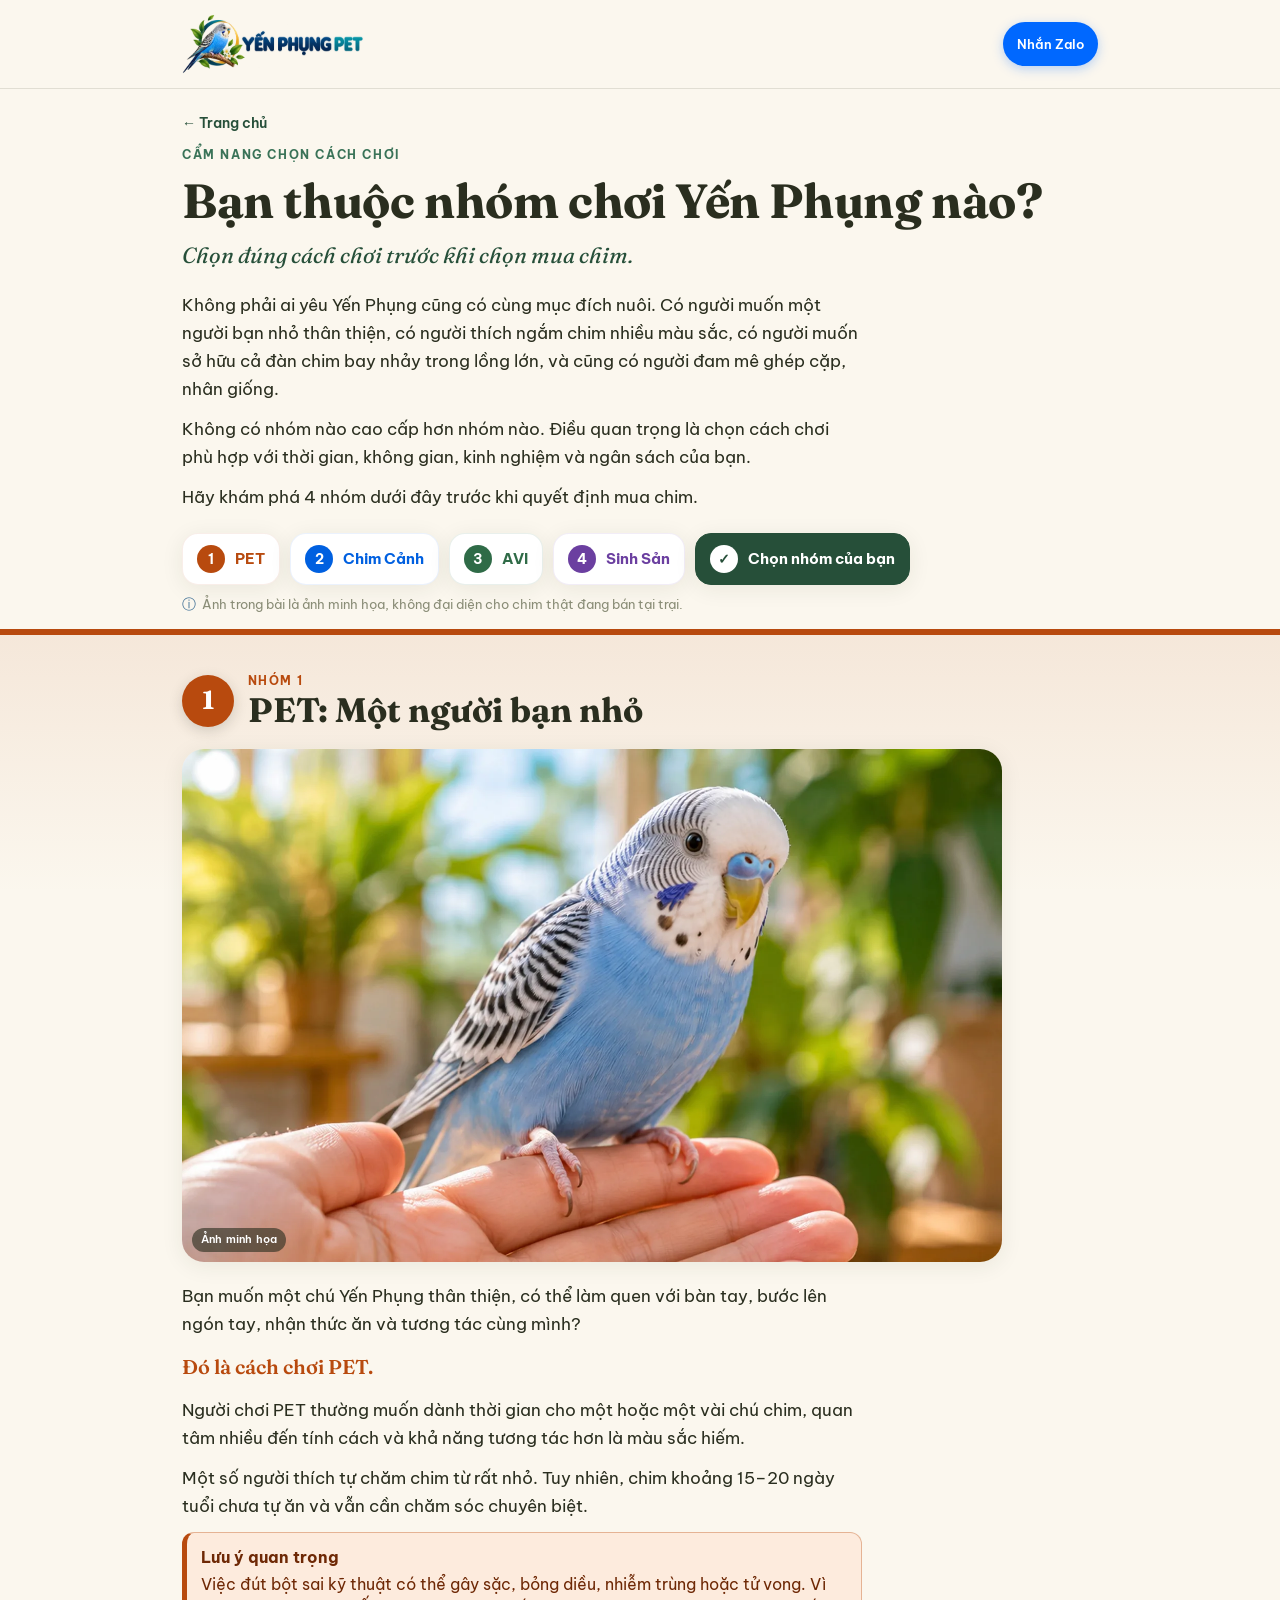
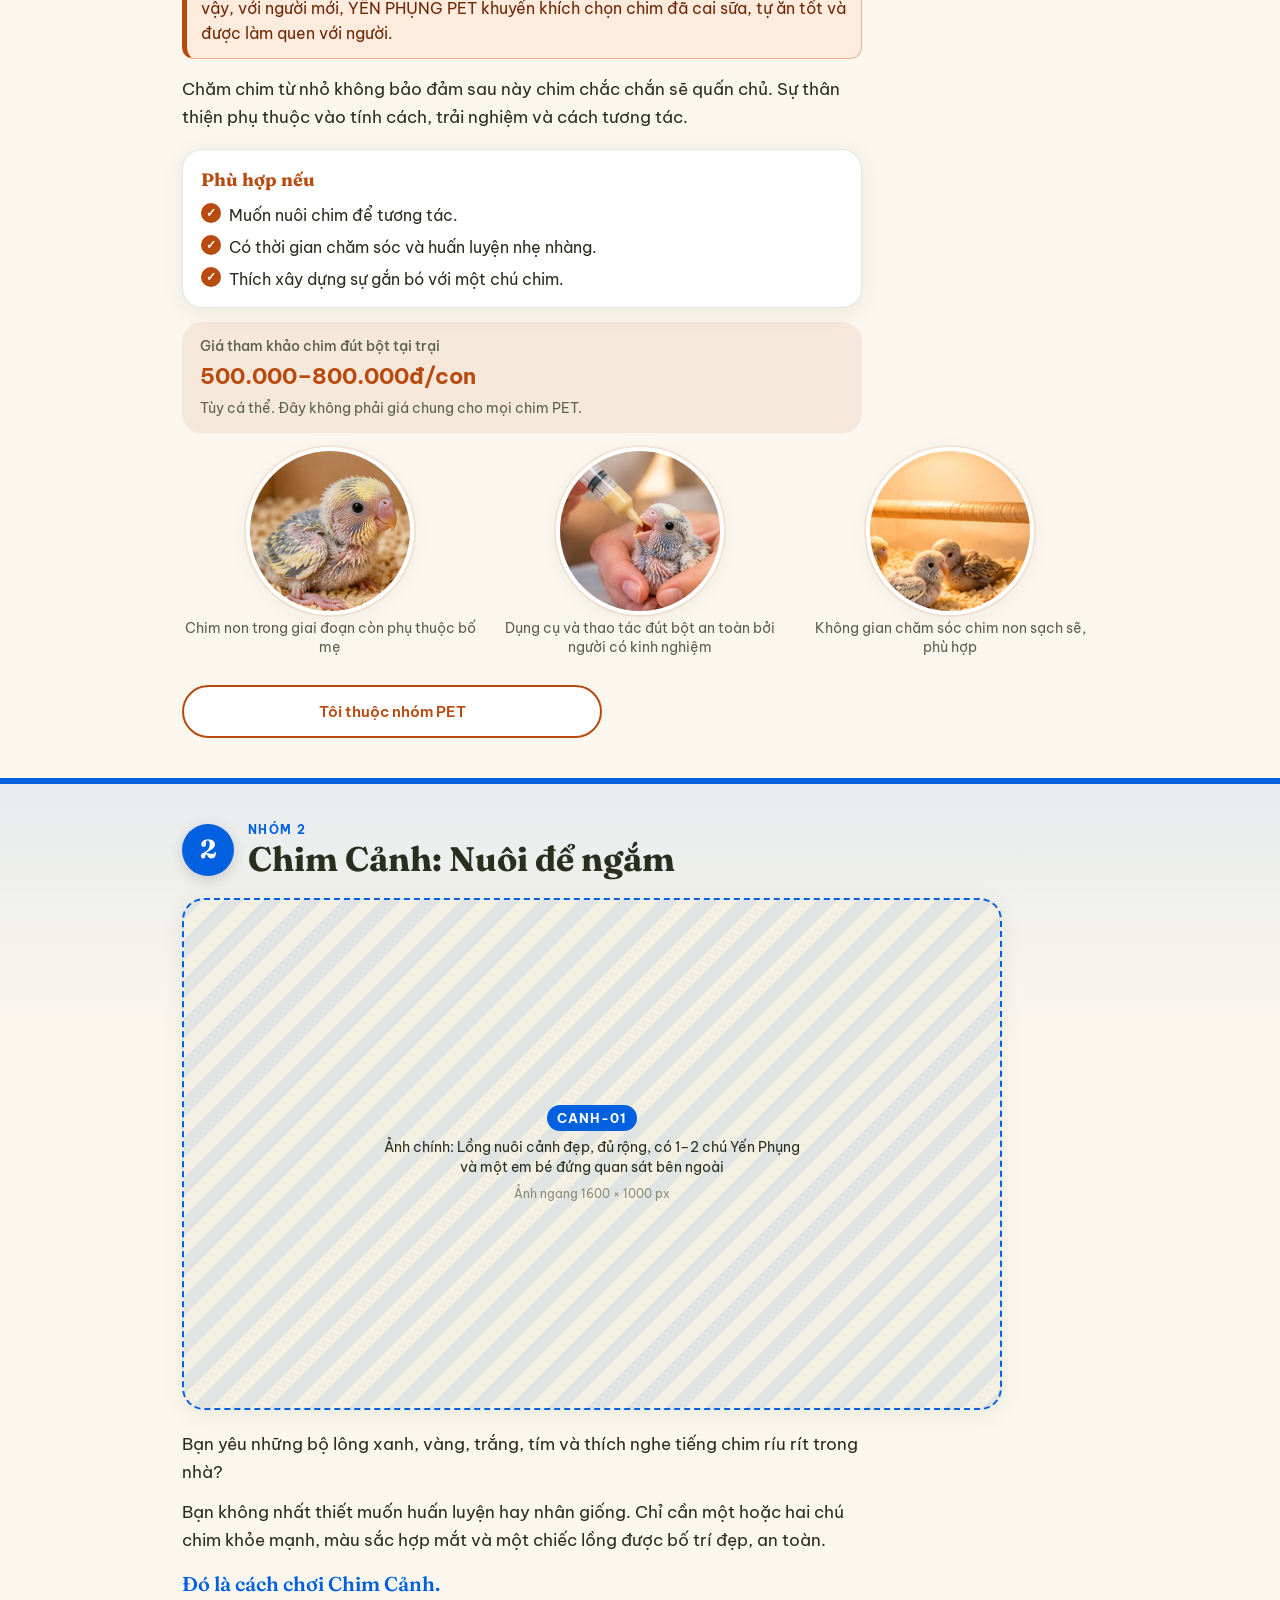
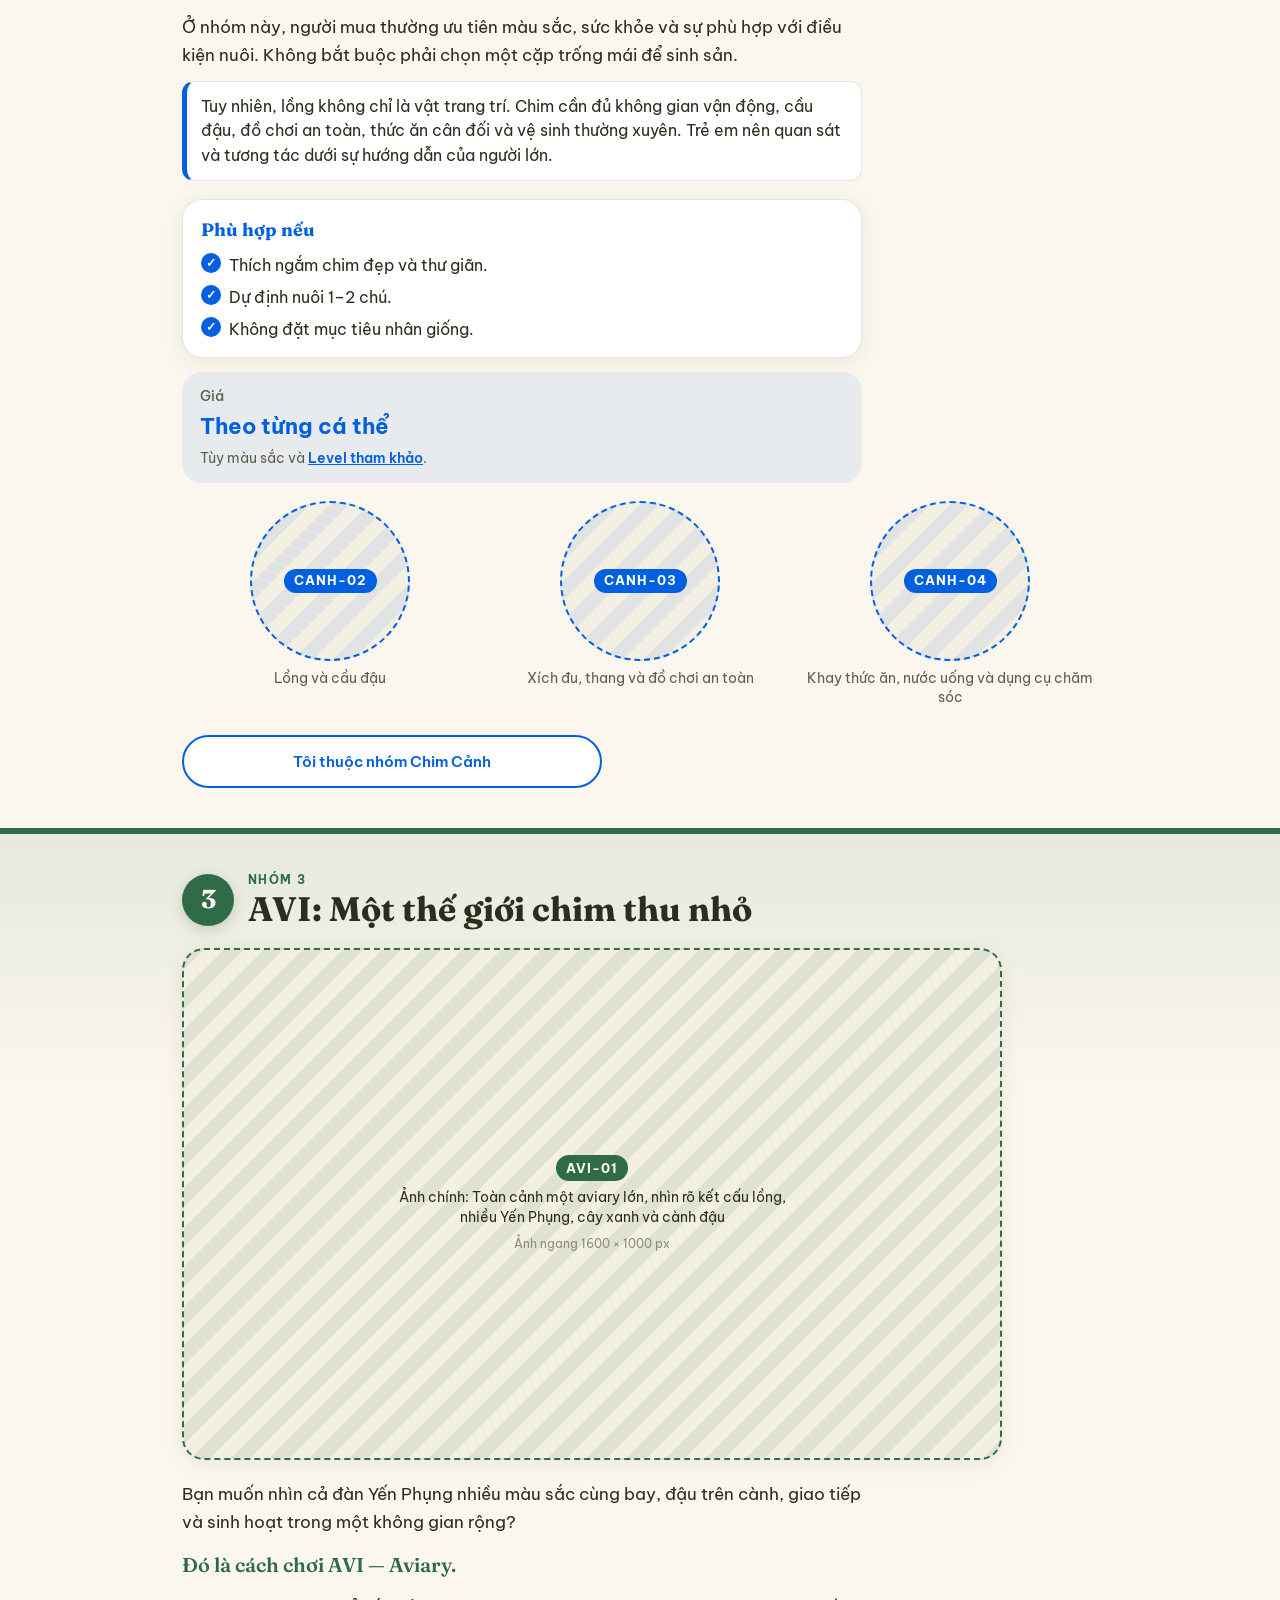
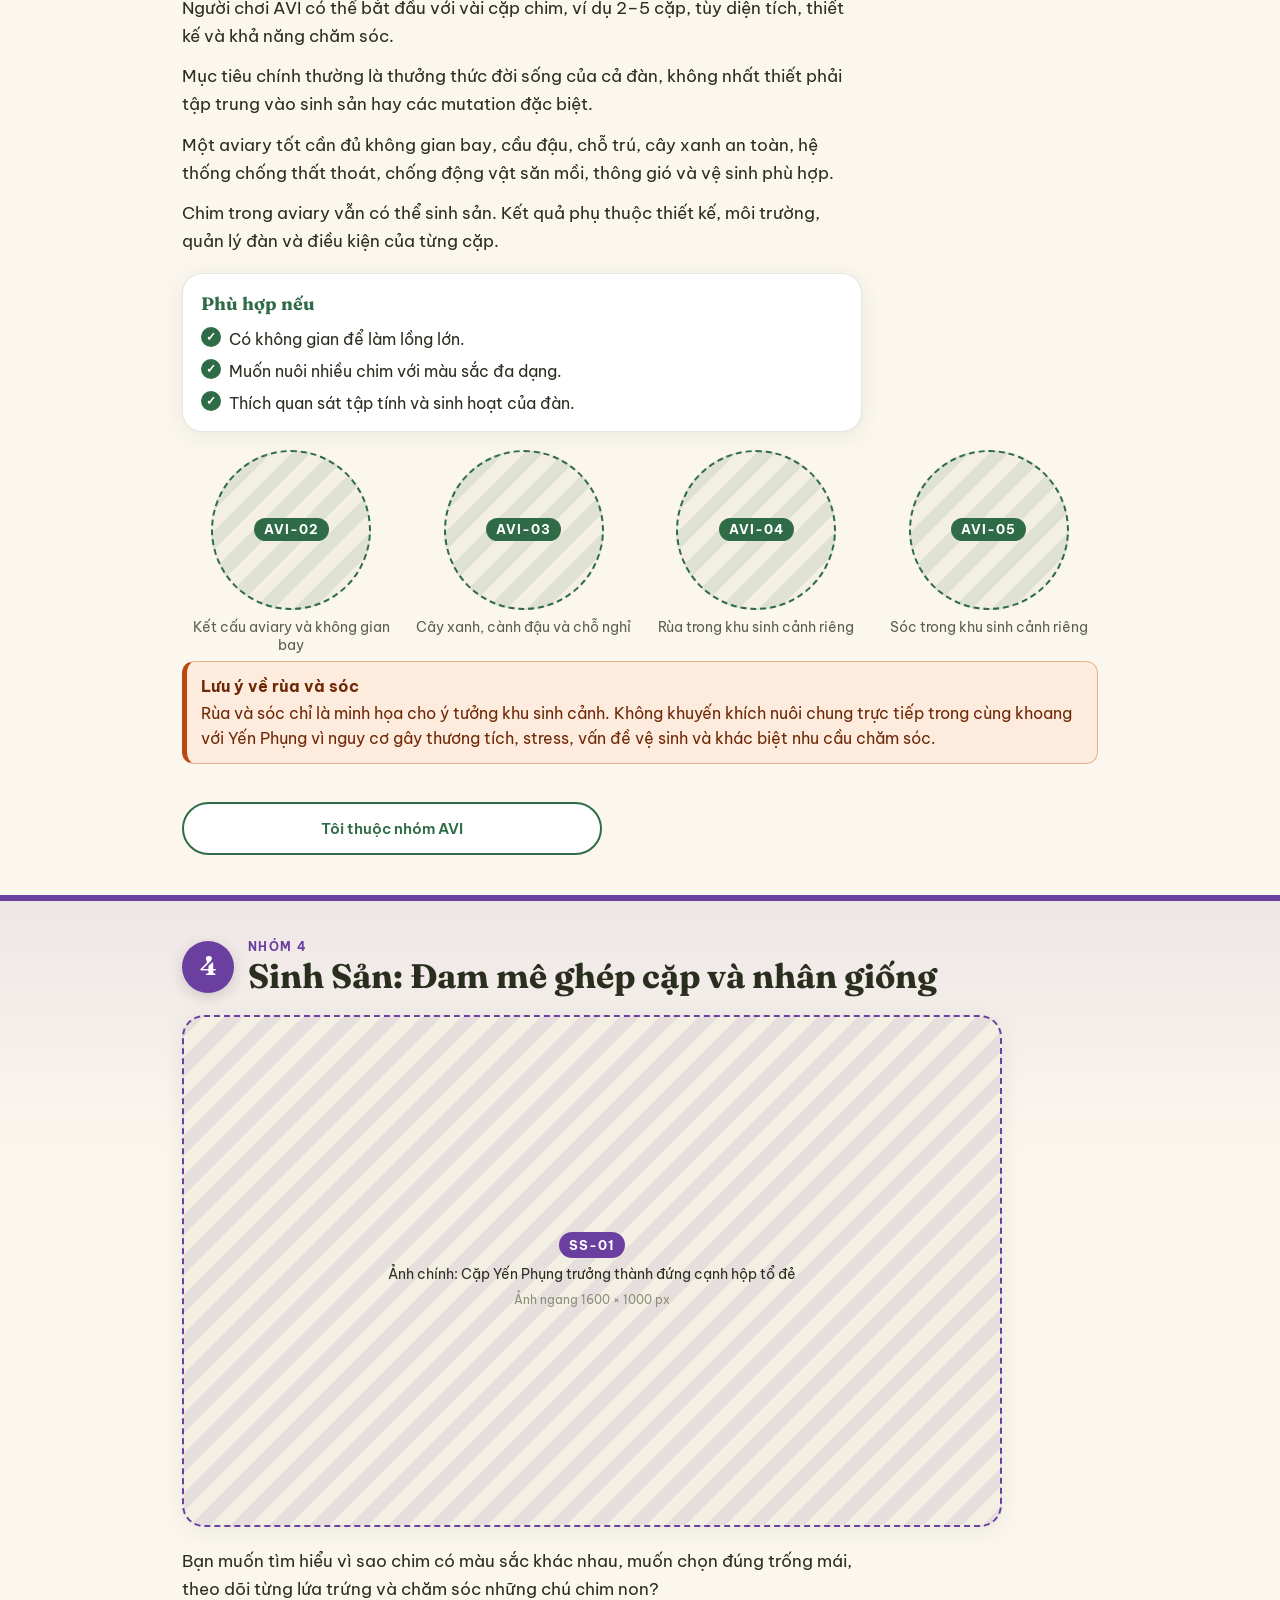
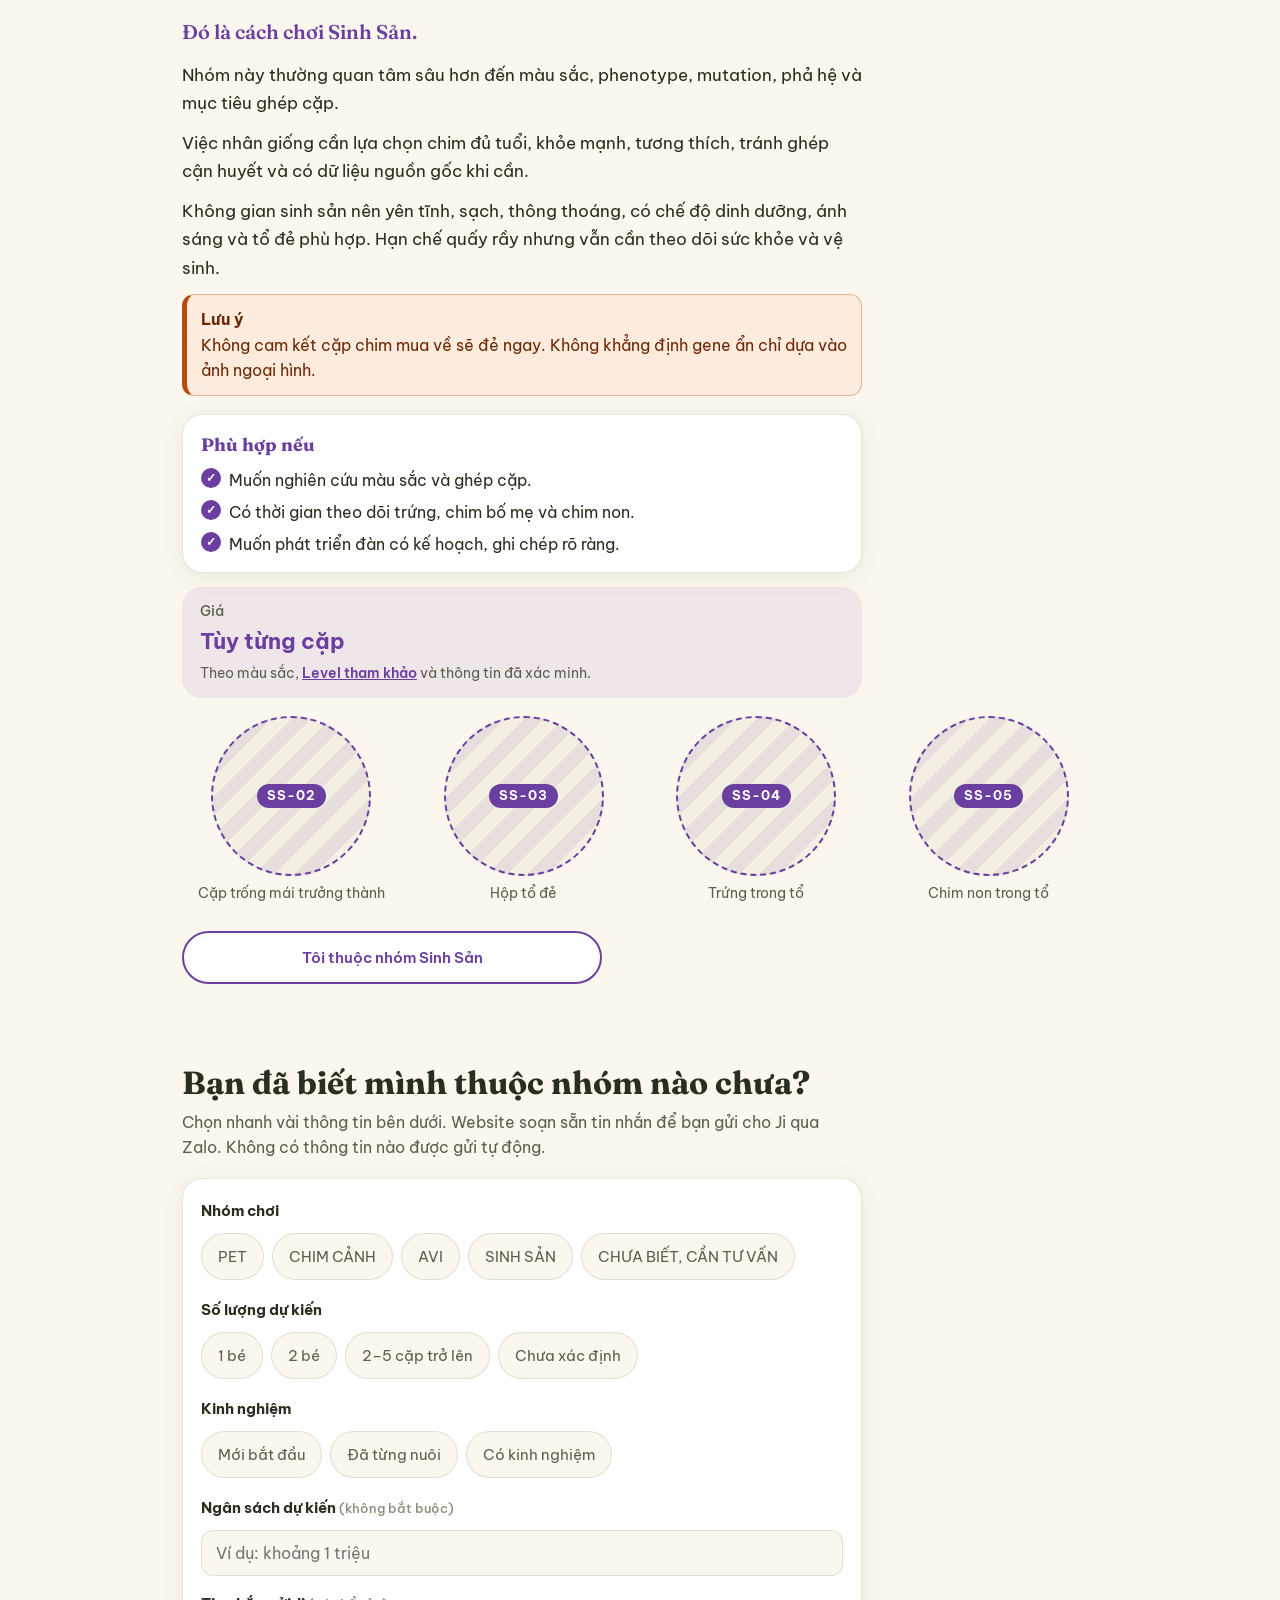
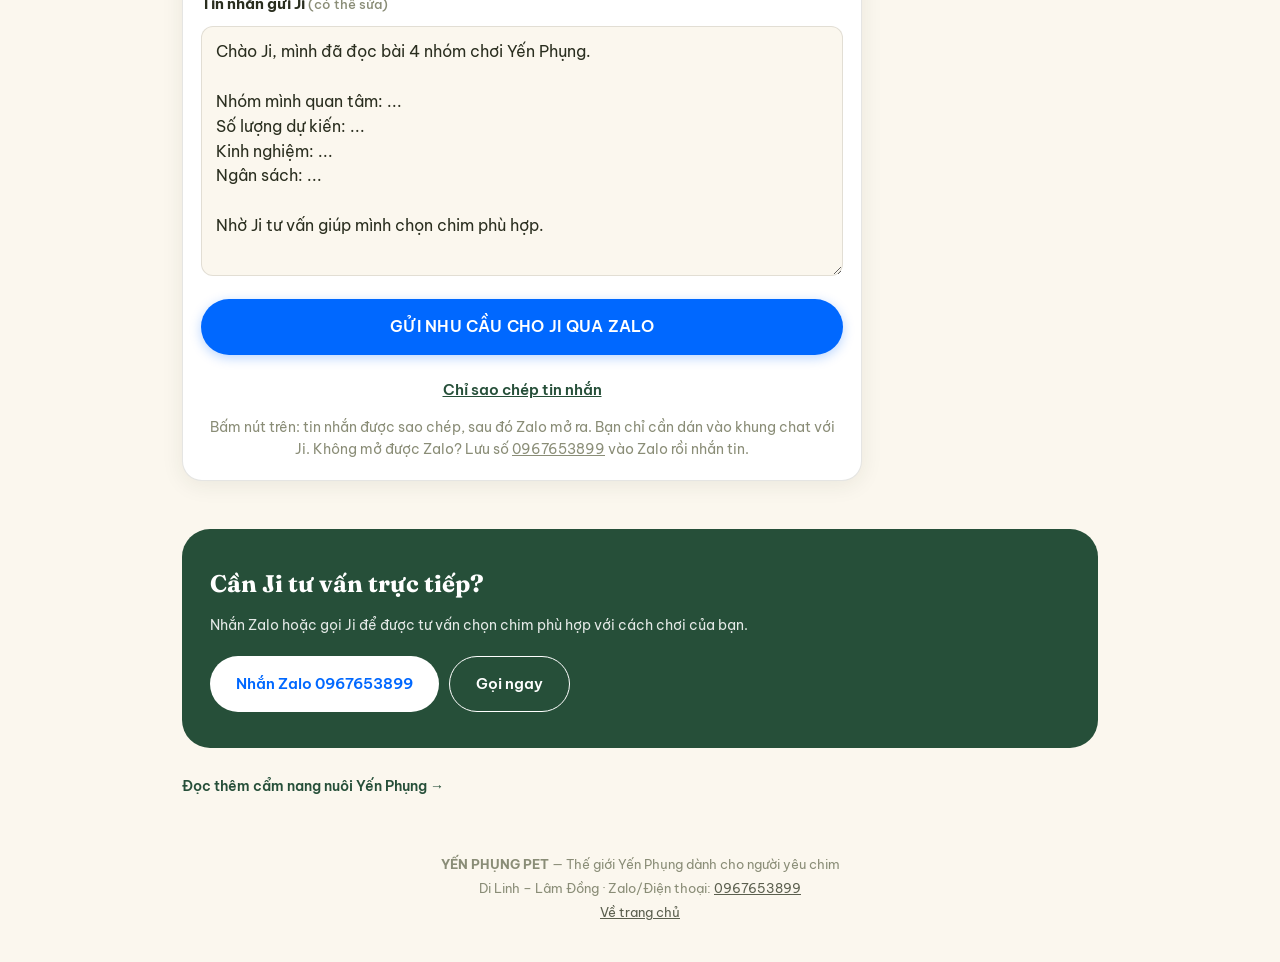
==== commit d8c03156: "Phase 1M: add PET group images (PET-01..04) Replaces the 4 PET placeholders with the owner's images," ====
--- a/chon-nhom-choi/index.html
+++ b/chon-nhom-choi/index.html
@@ -77,8 +77,9 @@
         </div>
       </div>
 
-      <figure class="ncp-figure ph" data-asset="PET-01">
-        <div class="ph-box"><span class="ph-id">PET-01</span><span class="ph-text">Ảnh chính: Yến Phụng thân thiện đứng trên bàn tay người</span><span class="ph-size">Ảnh ngang 1600 × 1000 px</span></div>
+      <figure class="ncp-figure" data-asset="PET-01">
+        <img src="/assets/nhom-choi/pet-01-1600.webp" srcset="/assets/nhom-choi/pet-01-800.webp 800w, /assets/nhom-choi/pet-01-1600.webp 1600w" sizes="(max-width: 860px) 100vw, 820px" width="1600" height="1000" alt="Ảnh minh họa: Yến Phụng thân thiện đứng trên bàn tay người" decoding="async">
+        <span class="ai-badge">Ảnh minh họa</span>
       </figure>
 
       <div class="ncp-body">
@@ -106,9 +107,9 @@
       </div>
 
       <ul class="ncp-subs" aria-label="Ảnh minh họa nhóm PET">
-        <li><div class="ph-circle ph" data-asset="PET-02"><span class="ph-id">PET-02</span></div><span>Chim non trong giai đoạn còn phụ thuộc bố mẹ</span></li>
-        <li><div class="ph-circle ph" data-asset="PET-03"><span class="ph-id">PET-03</span></div><span>Dụng cụ và thao tác đút bột an toàn bởi người có kinh nghiệm</span></li>
-        <li><div class="ph-circle ph" data-asset="PET-04"><span class="ph-id">PET-04</span></div><span>Không gian chăm sóc chim non sạch sẽ, phù hợp</span></li>
+        <li><div class="ph-circle" data-asset="PET-02"><img src="/assets/nhom-choi/pet-02.webp" width="320" height="320" alt="Ảnh minh họa: chim non còn phụ thuộc bố mẹ" loading="lazy" decoding="async"></div><span>Chim non trong giai đoạn còn phụ thuộc bố mẹ</span></li>
+        <li><div class="ph-circle" data-asset="PET-03"><img src="/assets/nhom-choi/pet-03.webp" width="320" height="320" alt="Ảnh minh họa: đút bột cho chim non bằng dụng cụ chuyên dụng" loading="lazy" decoding="async"></div><span>Dụng cụ và thao tác đút bột an toàn bởi người có kinh nghiệm</span></li>
+        <li><div class="ph-circle" data-asset="PET-04"><img src="/assets/nhom-choi/pet-04.webp" width="320" height="320" alt="Ảnh minh họa: không gian chăm sóc chim non sạch sẽ, có đèn sưởi" loading="lazy" decoding="async"></div><span>Không gian chăm sóc chim non sạch sẽ, phù hợp</span></li>
       </ul>
 
       <button type="button" class="btn btn-lg btn-block ncp-pick" data-pick="PET">Tôi thuộc nhóm PET</button>
--- a/assets/css/site.css
+++ b/assets/css/site.css
@@ -631,3 +631,18 @@
 .detail-tags .demo-tag{margin-bottom:0}
 .demo-note{font-size:14px;line-height:1.5;color:#7A2E06;background:#FDEBDD;border:1px solid rgba(184,74,14,0.35);border-left:4px solid #B84A0E;border-radius:var(--radius-sm);padding:10px 14px;margin:0 0 18px;max-width:720px}
 .detail-info .demo-note{margin:12px 0 4px}
+
+/* ===== Phase 1M — link sang trang /chon-nhom-choi (homepage) ===== */
+.nhom-choi-link{display:flex;flex-wrap:wrap;align-items:center;justify-content:space-between;gap:10px 18px;margin-top:18px;padding:16px 20px;border-radius:var(--radius);background:var(--surface);border:1.5px solid var(--green-dim);box-shadow:var(--shadow);text-decoration:none;color:var(--ink)}
+.nhom-choi-link:hover{border-color:var(--green)}
+.ncl-text{font-size:15px;line-height:1.5;flex:1 1 320px}
+.ncl-text strong{color:var(--green-dark)}
+.ncl-cta{font-weight:700;color:#fff;background:var(--green);padding:10px 18px;border-radius:100px;min-height:44px;display:inline-flex;align-items:center;white-space:nowrap}
+/* Menu 4 mục (Phase 1M): ở 601–920px không đủ chỗ trên một hàng → dùng cùng bố cục với ≤720px
+   (menu xuống hàng riêng dưới logo) thay vì để mục cuối tự rơi xuống dòng. */
+@media (min-width:601px) and (max-width:920px){
+  .header-inner{padding-block:8px;row-gap:0}
+  .header-right{display:contents}
+  .site-nav{order:3;width:100%;margin-left:-12px}
+  .site-nav a{font-size:13.5px}
+}
--- a/assets/css/nhom-choi.css
+++ b/assets/css/nhom-choi.css
@@ -54,6 +54,8 @@
 /* Khung ảnh tạm (placeholder) — thay bằng <img> khi OWNER cung cấp ảnh */
 .ncp-figure{max-width:820px;margin:0 0 20px;border-radius:22px;overflow:hidden;aspect-ratio:16/10;box-shadow:var(--shadow)}
 .ncp-figure img{width:100%;height:100%;object-fit:cover;display:block}
+.ncp-figure{position:relative}
+.ph-circle:not(.ph){background:var(--surface2);box-shadow:0 0 0 4px var(--surface),0 0 0 6px var(--tone-dim),var(--shadow)}
 .ph{background:repeating-linear-gradient(135deg,var(--tone-dim) 0 14px,transparent 14px 28px),var(--surface2);border:2px dashed var(--tone)}
 .ph-box{height:100%;display:flex;flex-direction:column;align-items:center;justify-content:center;gap:6px;padding:16px;text-align:center}
 .ph-id{display:inline-block;font-size:12.5px;font-weight:700;letter-spacing:1px;color:#fff;background:var(--tone);padding:3px 10px;border-radius:100px}
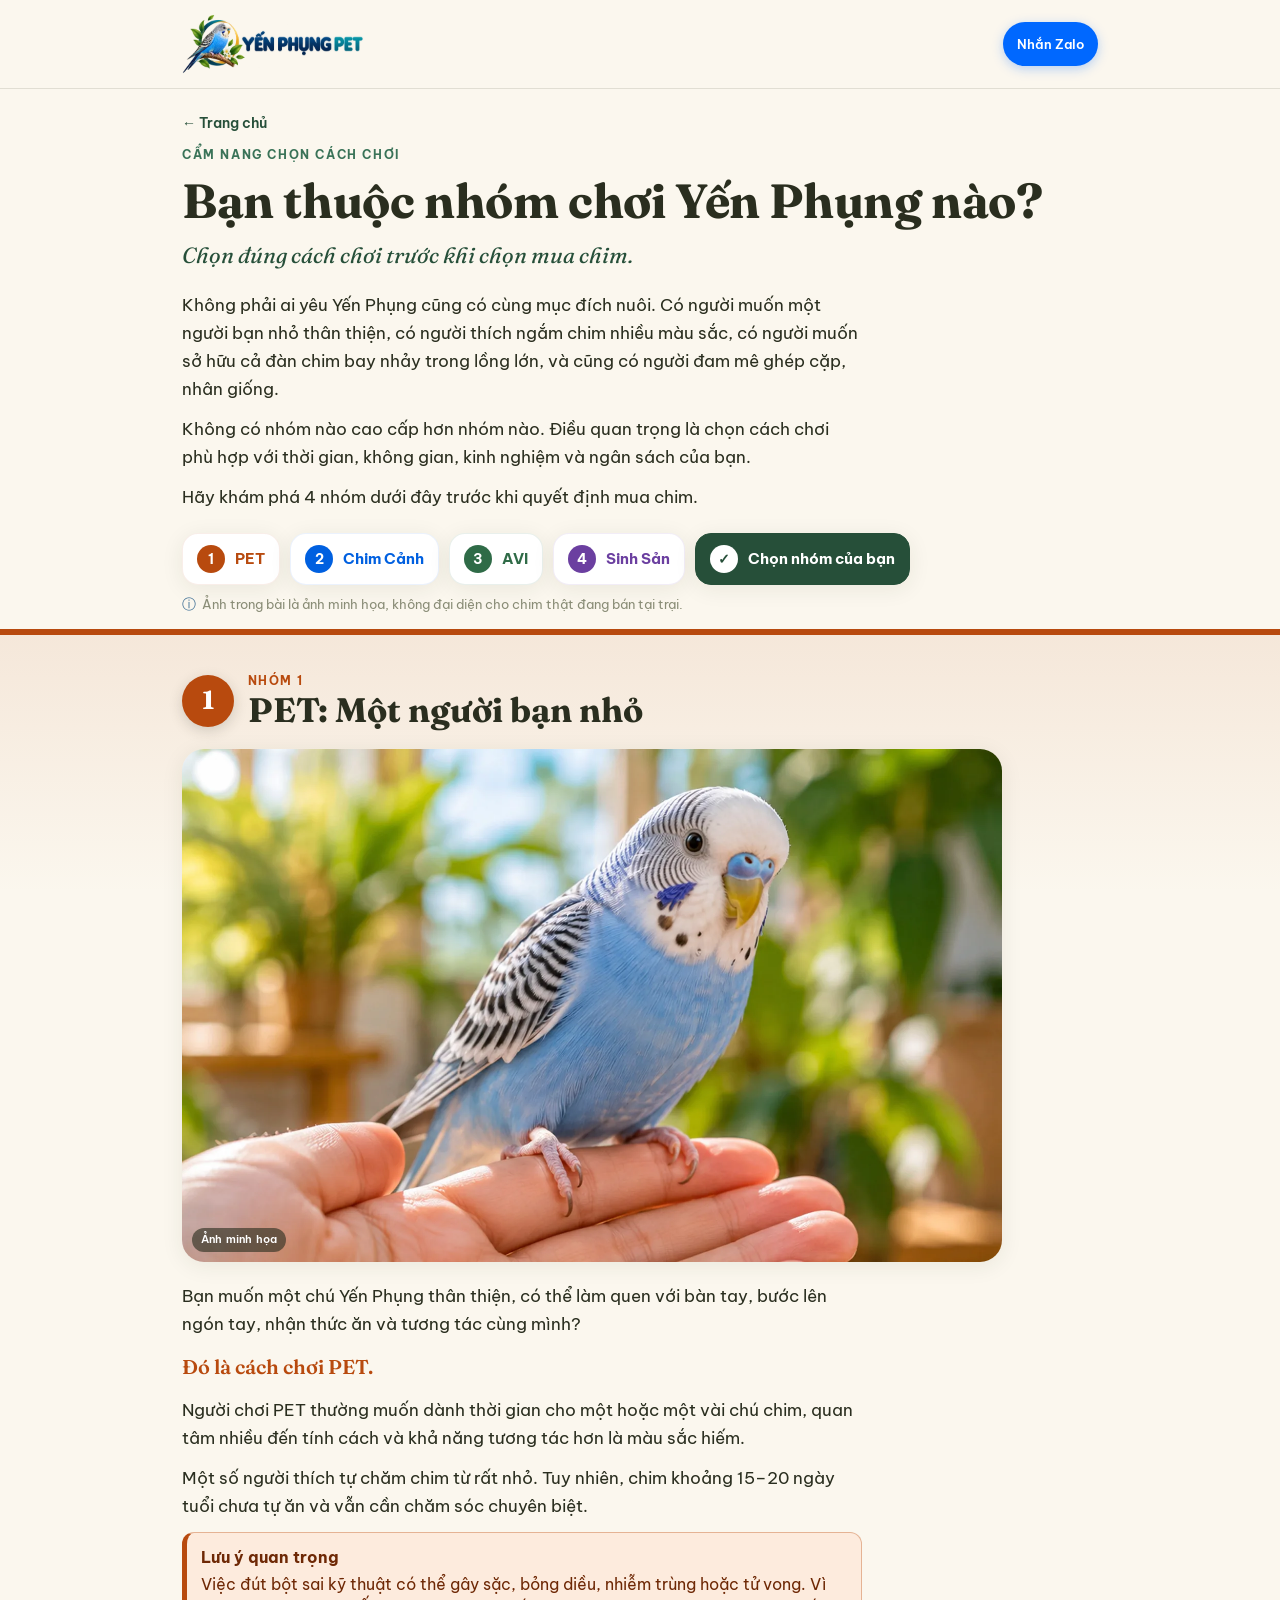
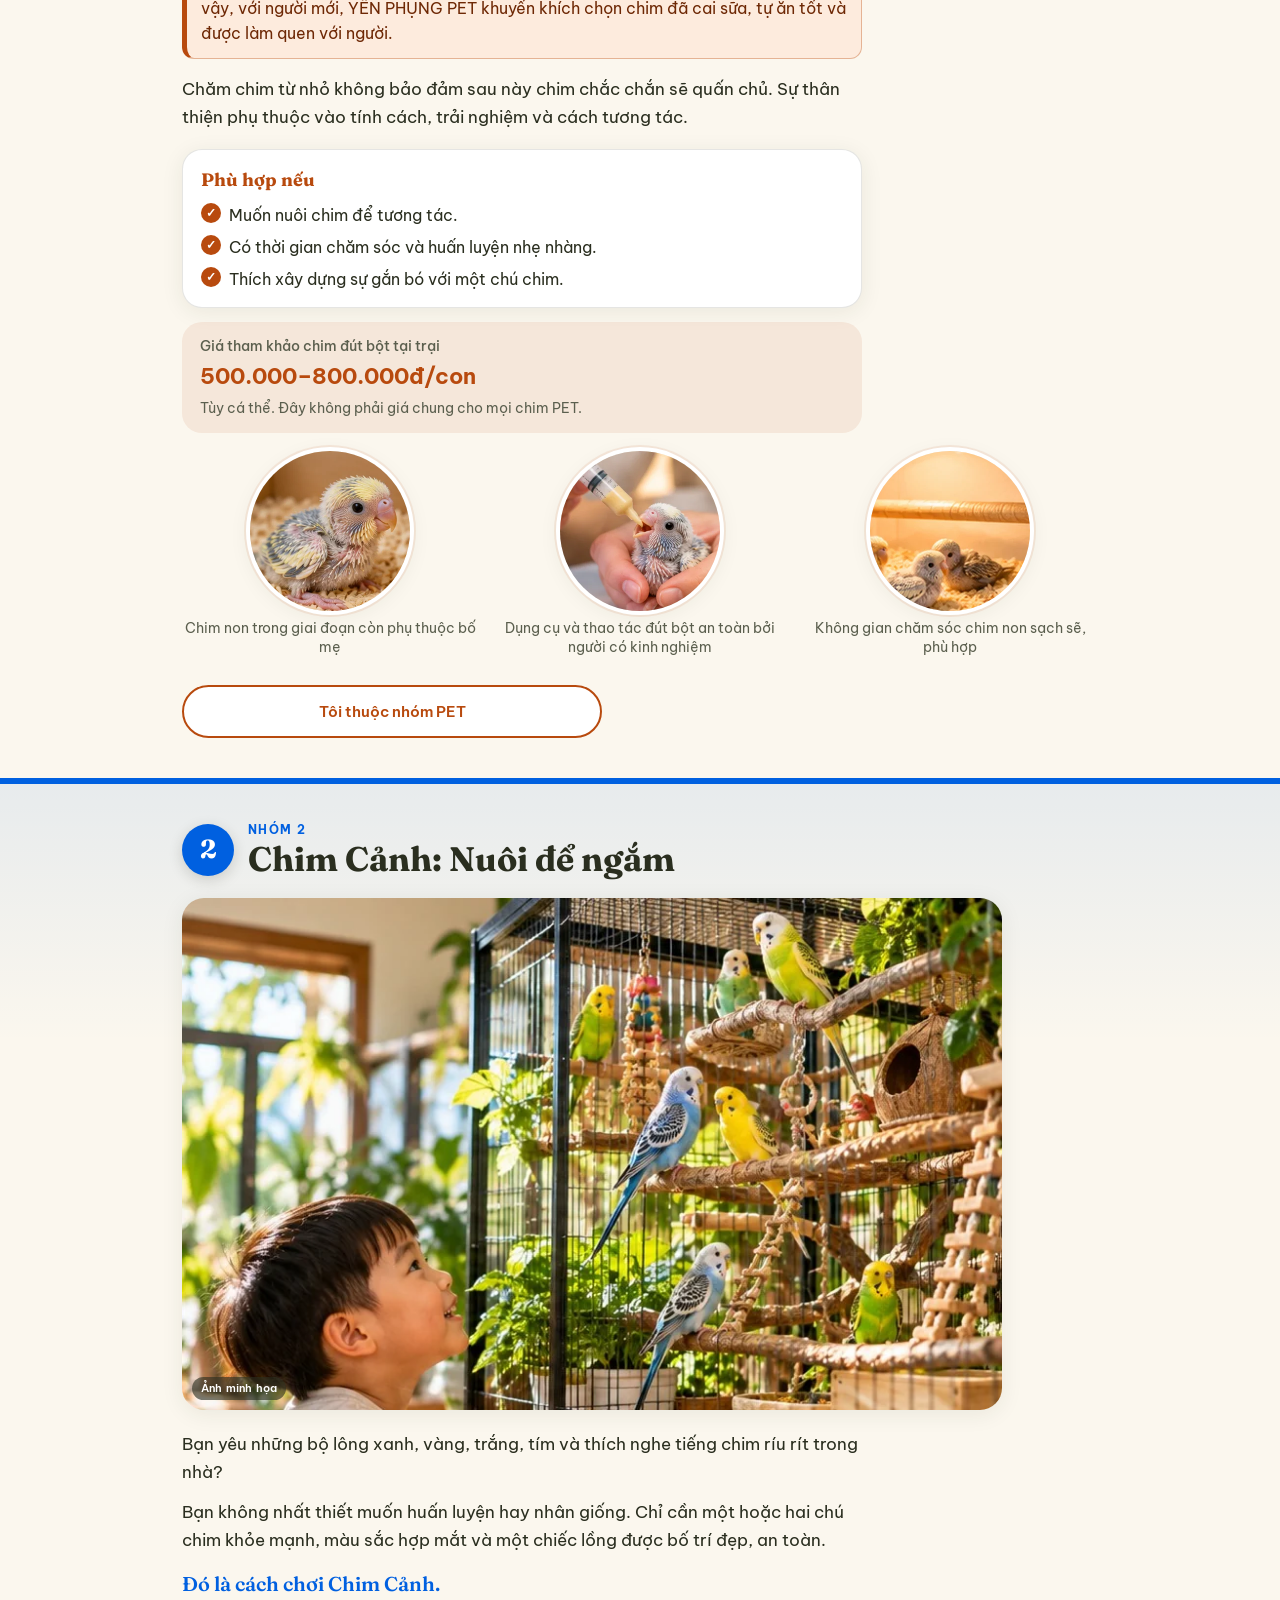
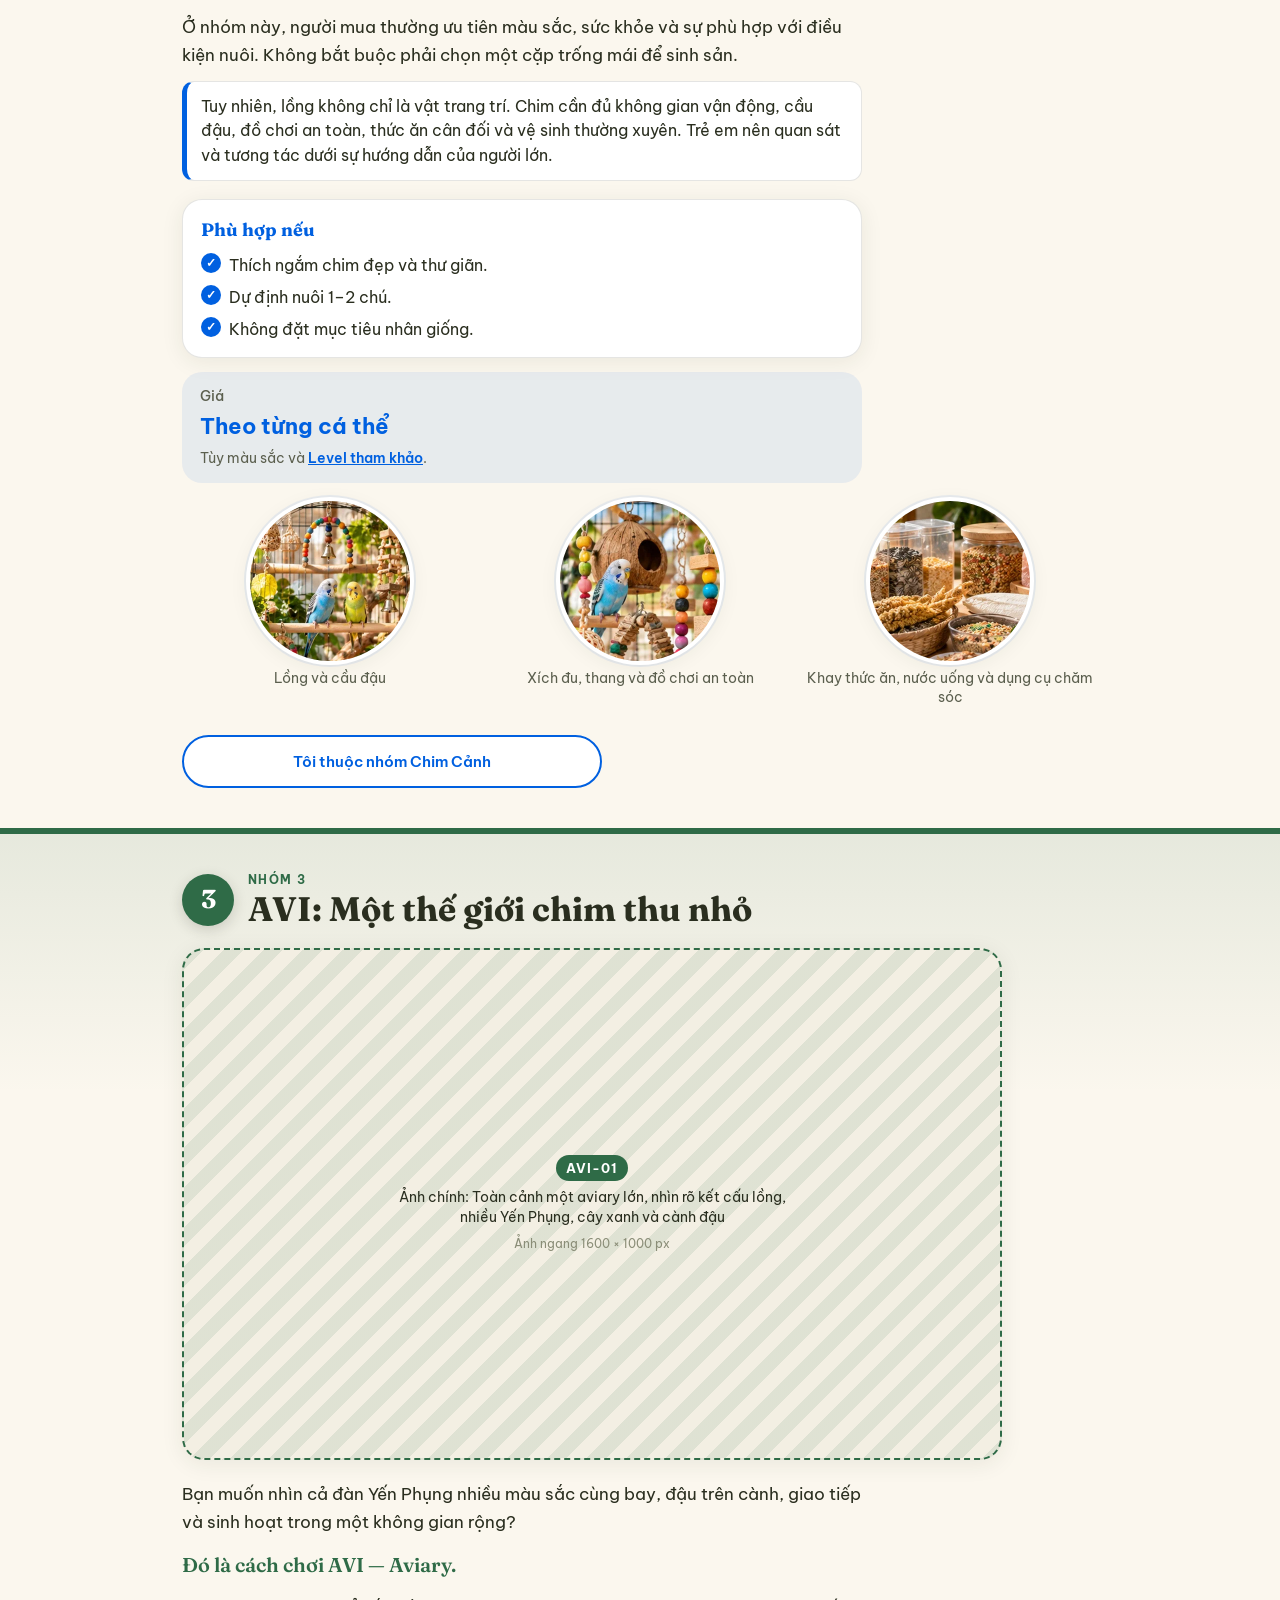
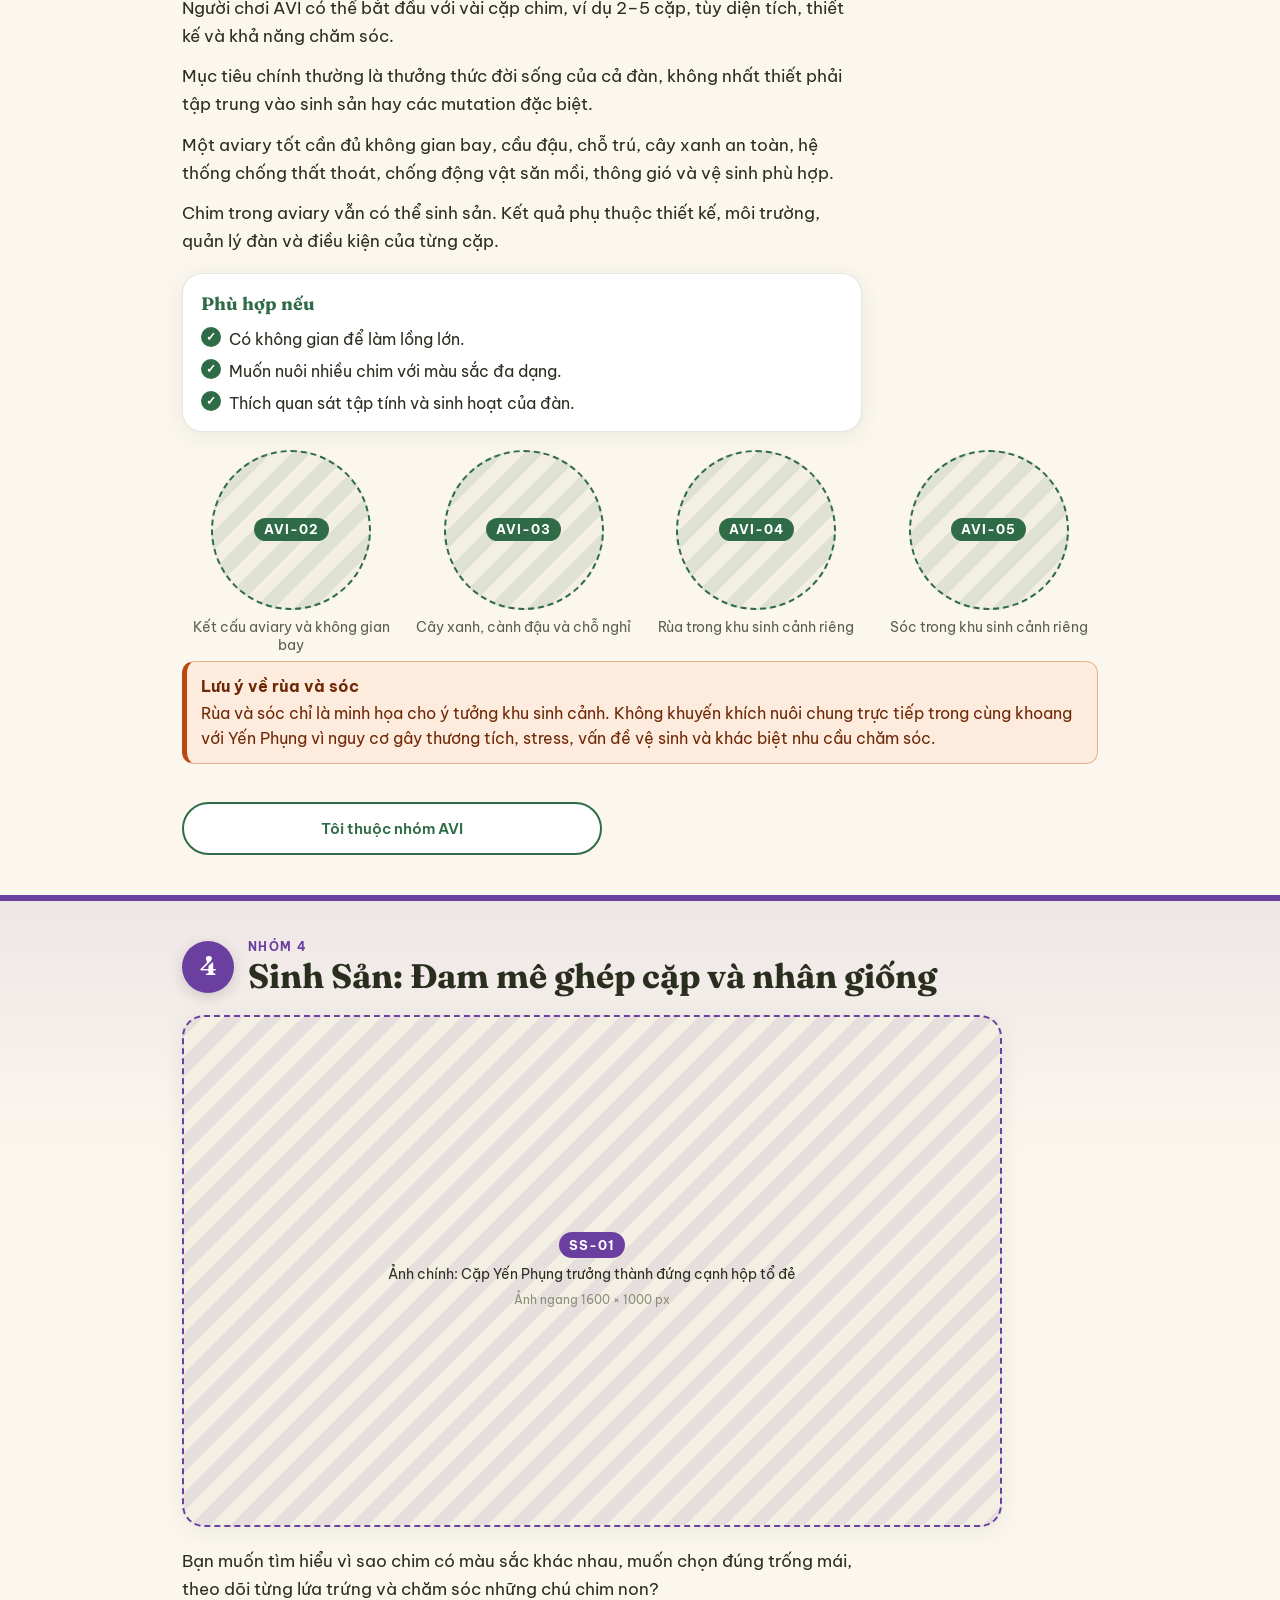
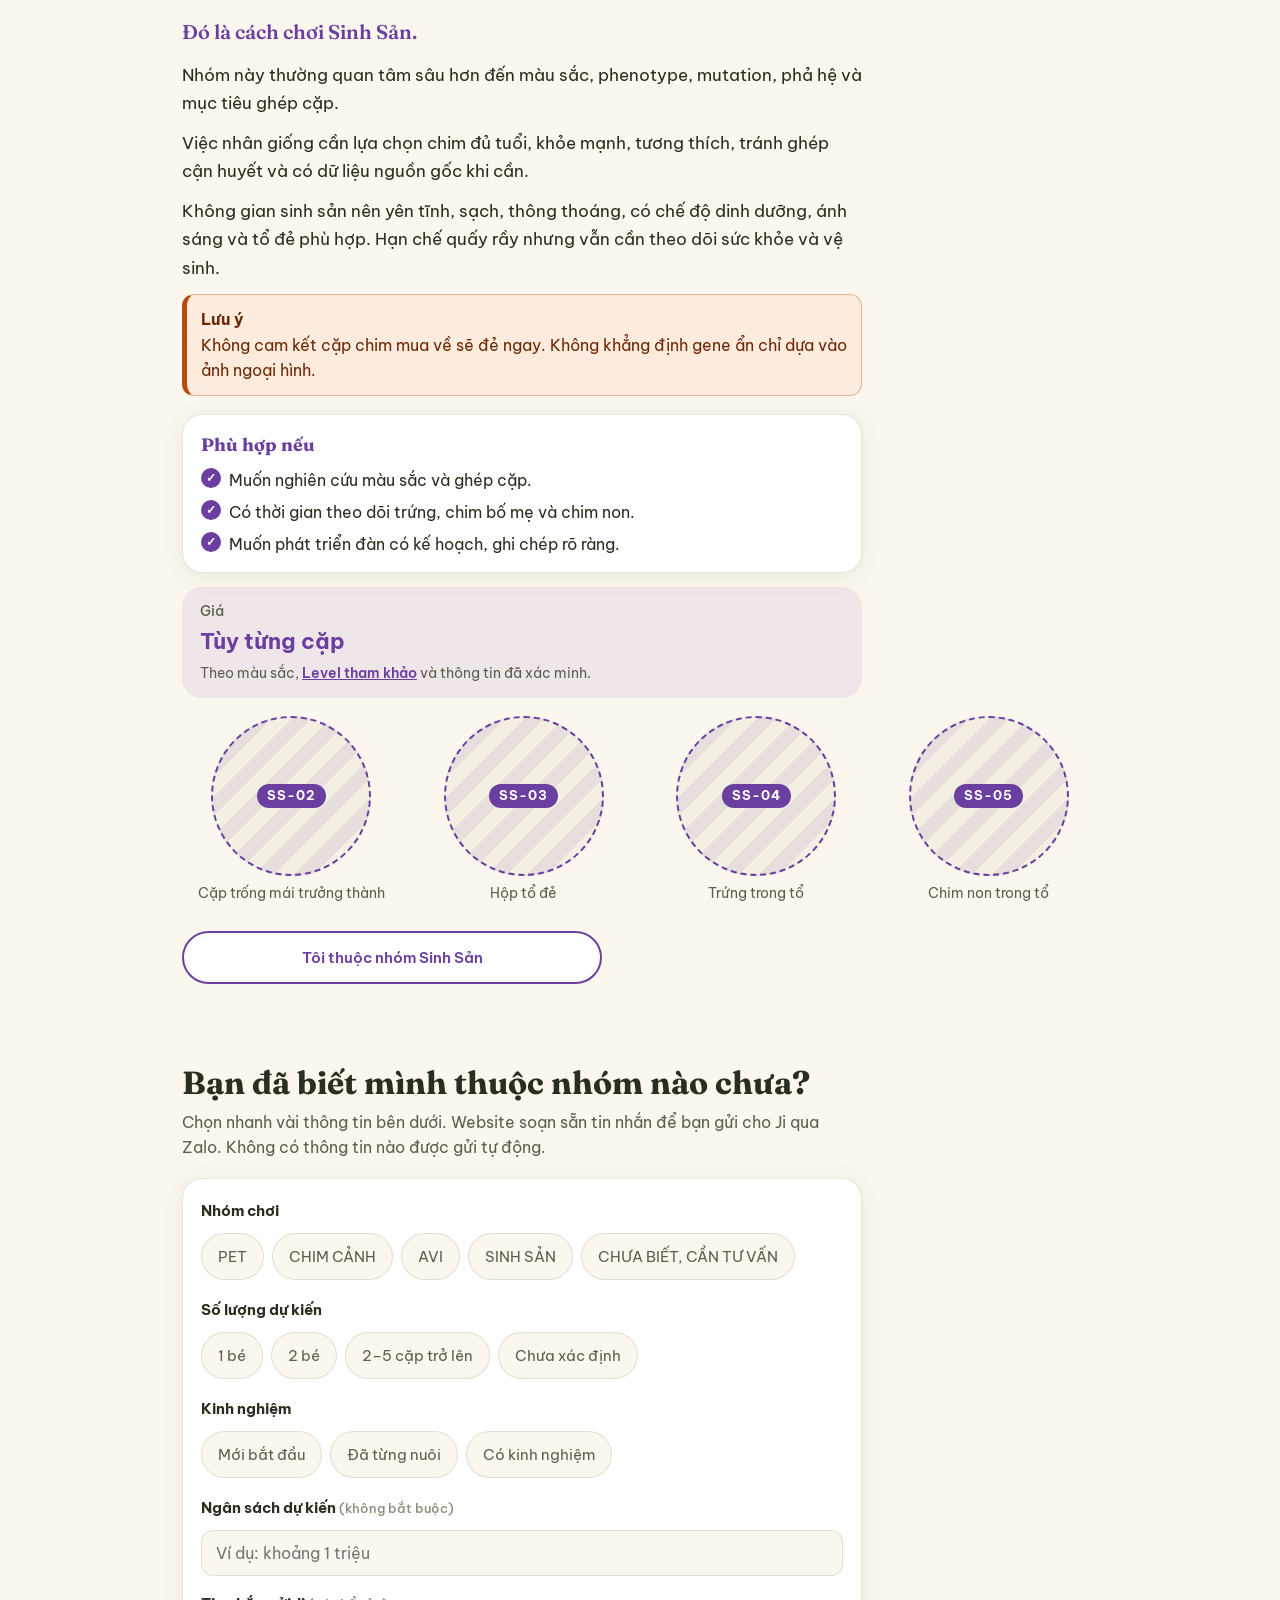
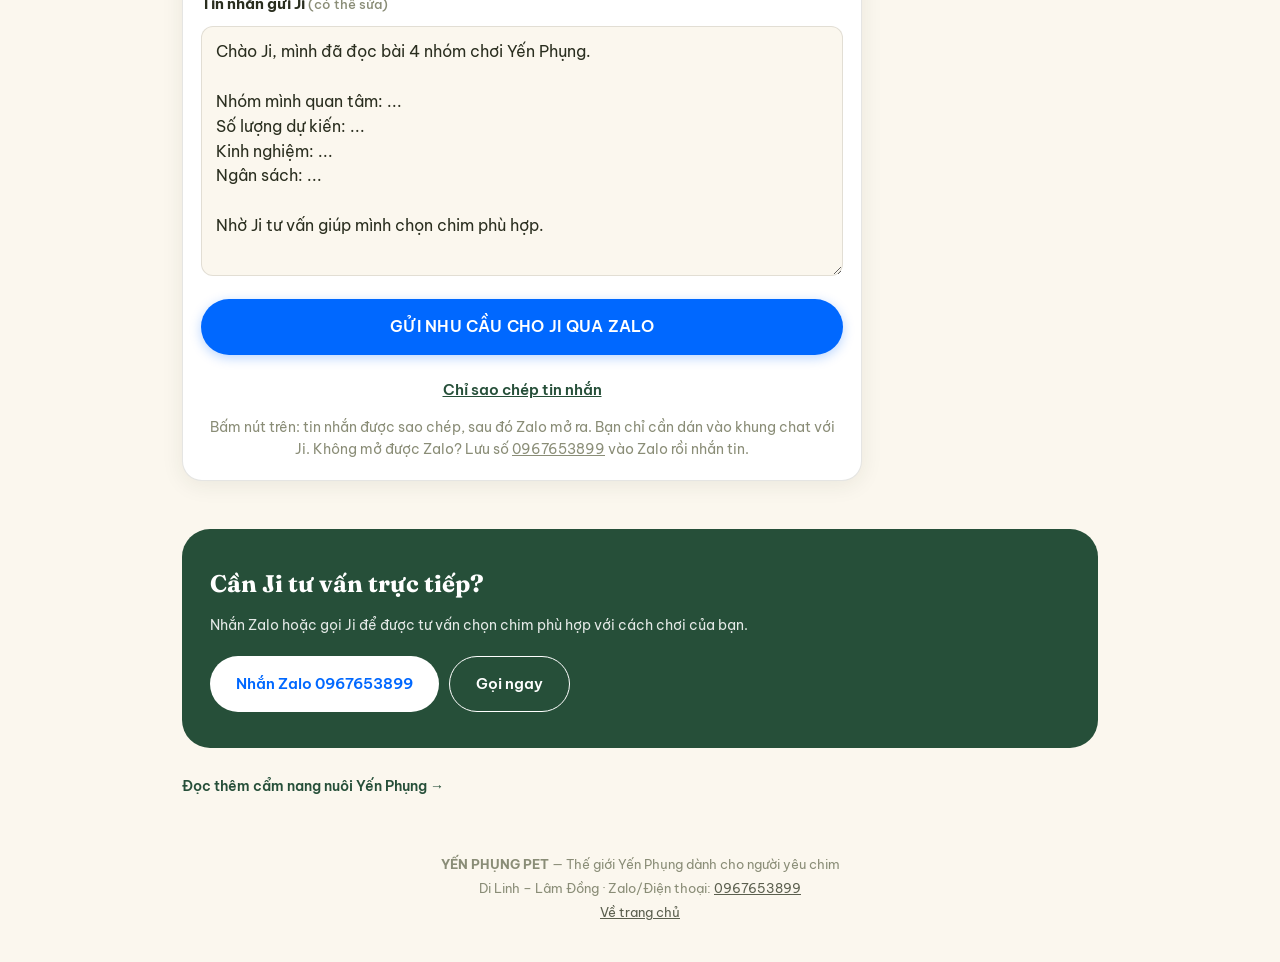
==== commit 4d81419f: "Phase 1M: add Chim Cảnh group images (CANH-01..04) Replaces the 4 Chim Cảnh placeholders with the ow" ====
--- a/chon-nhom-choi/index.html
+++ b/chon-nhom-choi/index.html
@@ -127,8 +127,9 @@
         </div>
       </div>
 
-      <figure class="ncp-figure ph" data-asset="CANH-01">
-        <div class="ph-box"><span class="ph-id">CANH-01</span><span class="ph-text">Ảnh chính: Lồng nuôi cảnh đẹp, đủ rộng, có 1–2 chú Yến Phụng và một em bé đứng quan sát bên ngoài</span><span class="ph-size">Ảnh ngang 1600 × 1000 px</span></div>
+      <figure class="ncp-figure" data-asset="CANH-01">
+        <img src="/assets/nhom-choi/canh-01-840.webp" srcset="/assets/nhom-choi/canh-01-640.webp 640w, /assets/nhom-choi/canh-01-840.webp 840w" sizes="(max-width: 860px) 100vw, 820px" width="840" height="525" alt="Ảnh minh họa: em bé đứng ngắm Yến Phụng trong lồng nuôi cảnh rộng" loading="lazy" decoding="async">
+        <span class="ai-badge">Ảnh minh họa</span>
       </figure>
 
       <div class="ncp-body">
@@ -155,9 +156,9 @@
       </div>
 
       <ul class="ncp-subs" aria-label="Ảnh minh họa nhóm Chim Cảnh">
-        <li><div class="ph-circle ph" data-asset="CANH-02"><span class="ph-id">CANH-02</span></div><span>Lồng và cầu đậu</span></li>
-        <li><div class="ph-circle ph" data-asset="CANH-03"><span class="ph-id">CANH-03</span></div><span>Xích đu, thang và đồ chơi an toàn</span></li>
-        <li><div class="ph-circle ph" data-asset="CANH-04"><span class="ph-id">CANH-04</span></div><span>Khay thức ăn, nước uống và dụng cụ chăm sóc</span></li>
+        <li><div class="ph-circle" data-asset="CANH-02"><img src="/assets/nhom-choi/canh-02.webp" width="320" height="320" alt="Ảnh minh họa: lồng và cầu đậu" loading="lazy" decoding="async"></div><span>Lồng và cầu đậu</span></li>
+        <li><div class="ph-circle" data-asset="CANH-03"><img src="/assets/nhom-choi/canh-03.webp" width="320" height="320" alt="Ảnh minh họa: đồ chơi cho Yến Phụng" loading="lazy" decoding="async"></div><span>Xích đu, thang và đồ chơi an toàn</span></li>
+        <li><div class="ph-circle" data-asset="CANH-04"><img src="/assets/nhom-choi/canh-04.webp" width="320" height="320" alt="Ảnh minh họa: thức ăn cho Yến Phụng" loading="lazy" decoding="async"></div><span>Khay thức ăn, nước uống và dụng cụ chăm sóc</span></li>
       </ul>
 
       <button type="button" class="btn btn-lg btn-block ncp-pick" data-pick="CHIM CẢNH">Tôi thuộc nhóm Chim Cảnh</button>
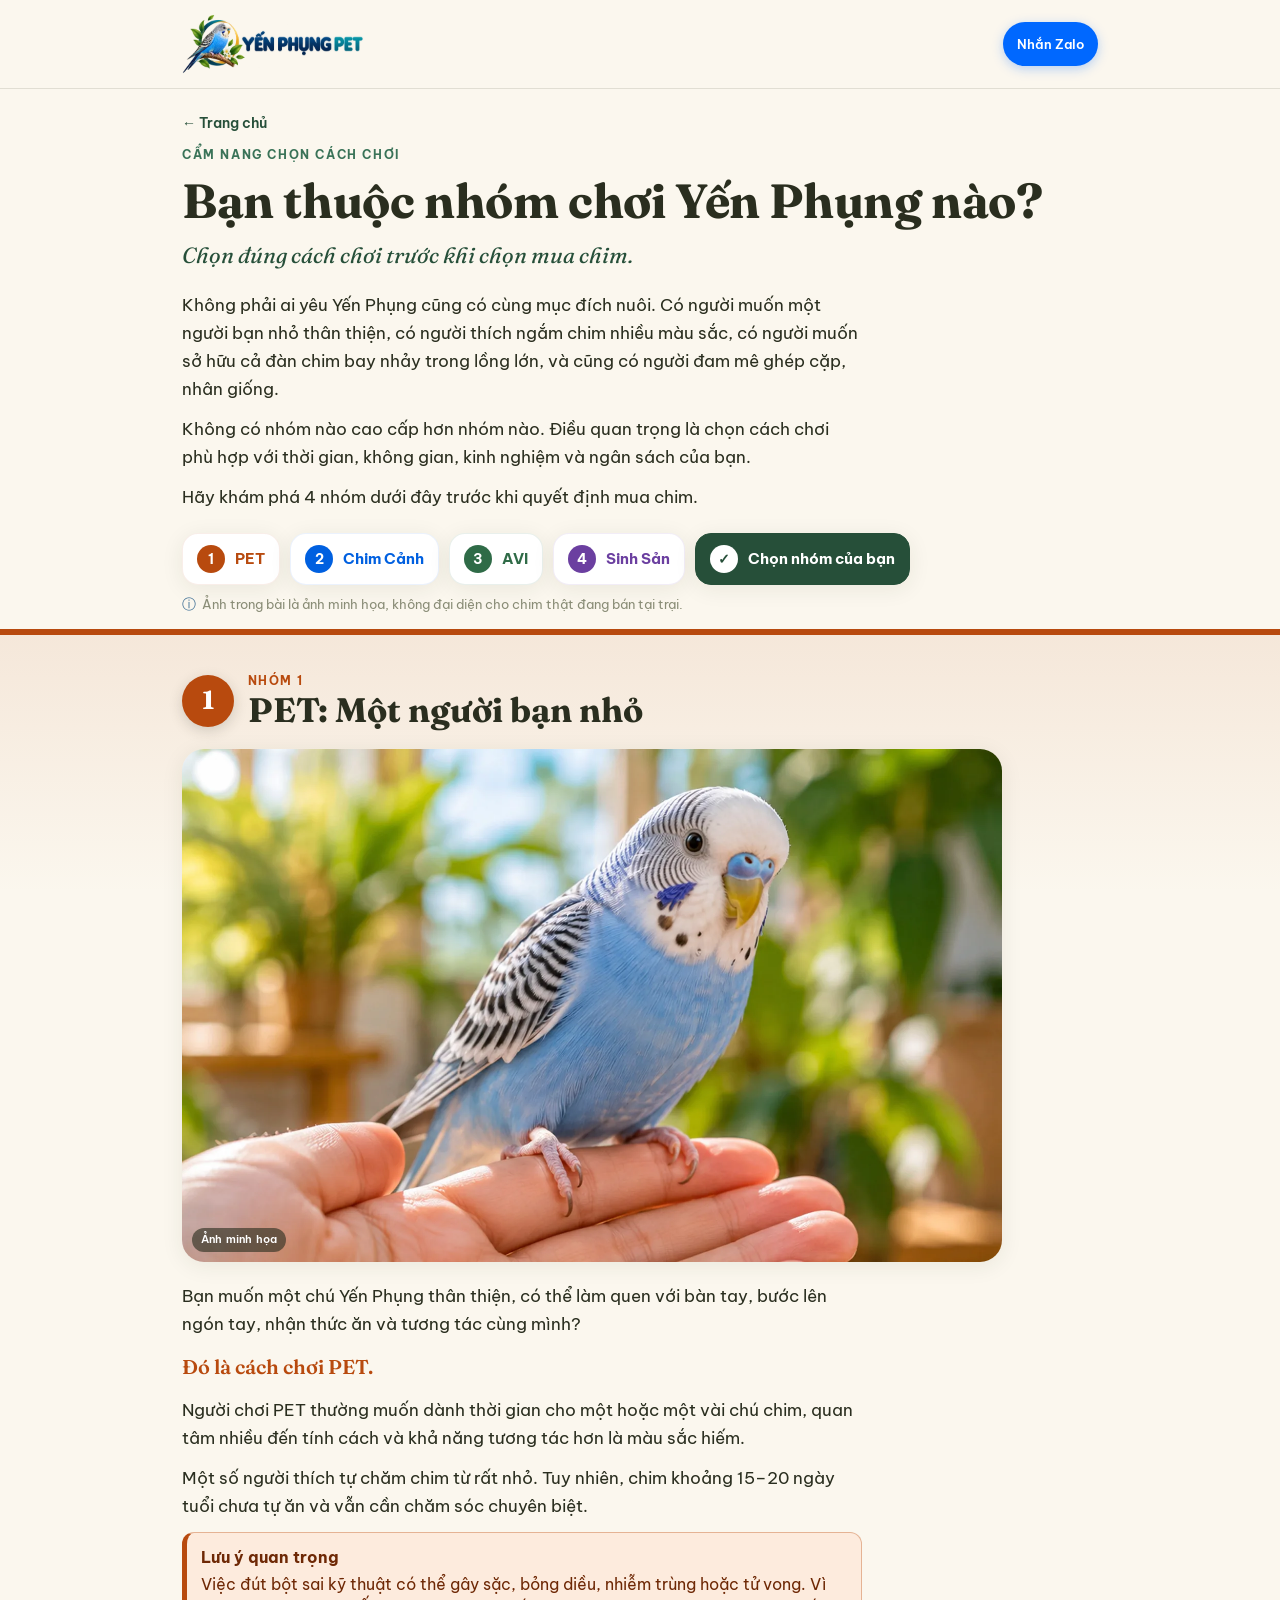
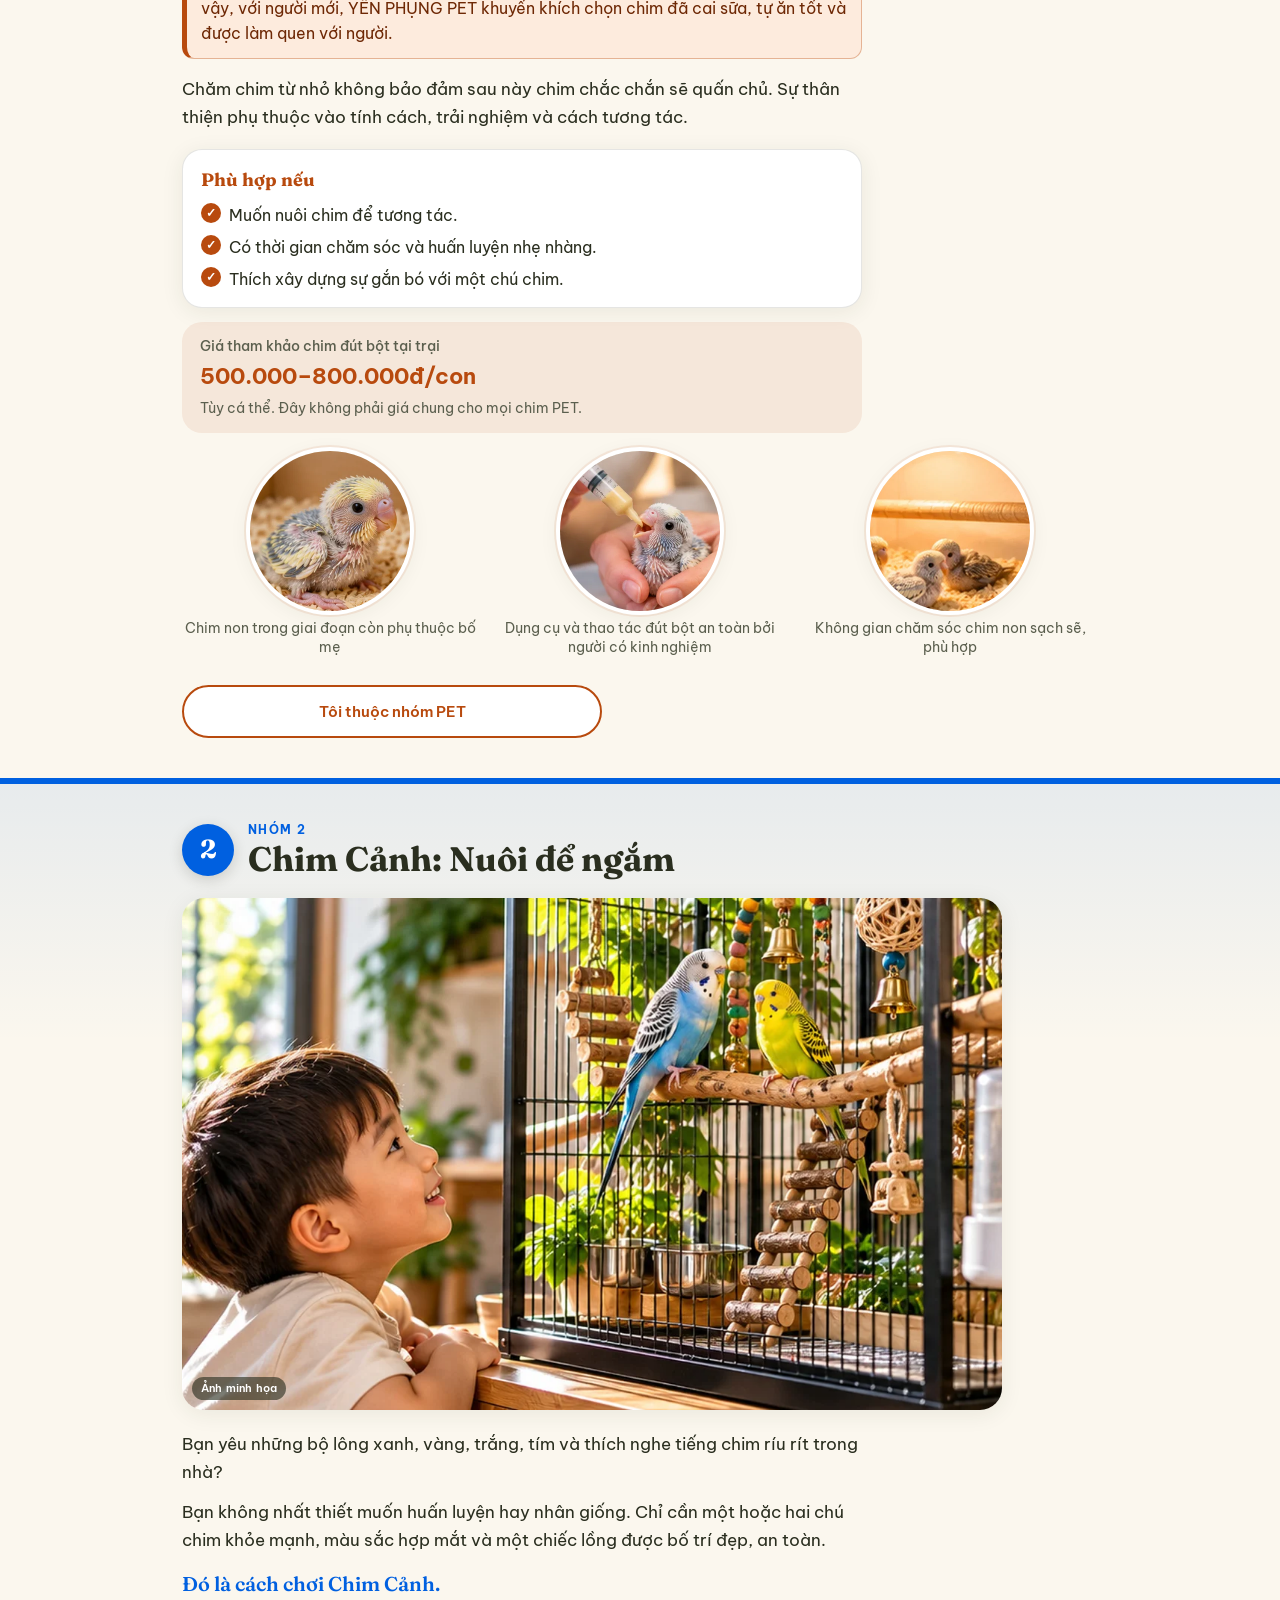
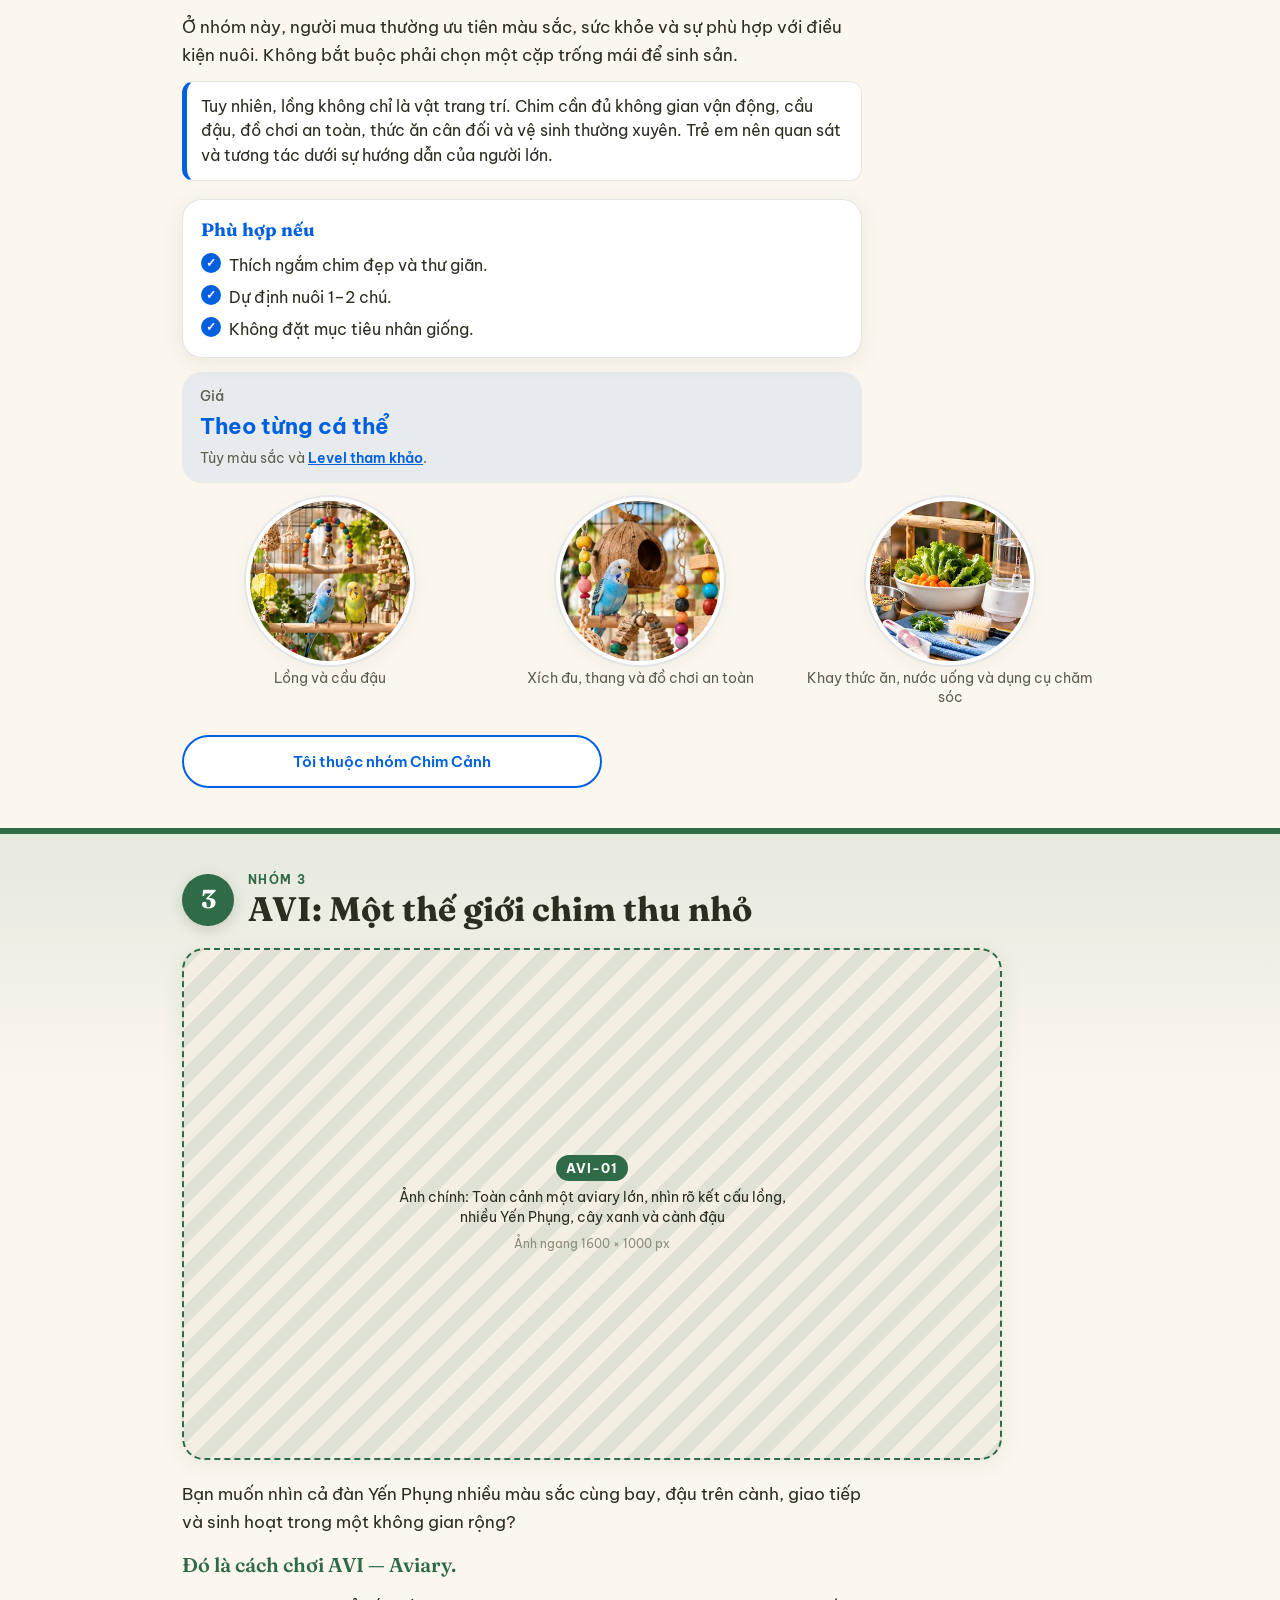
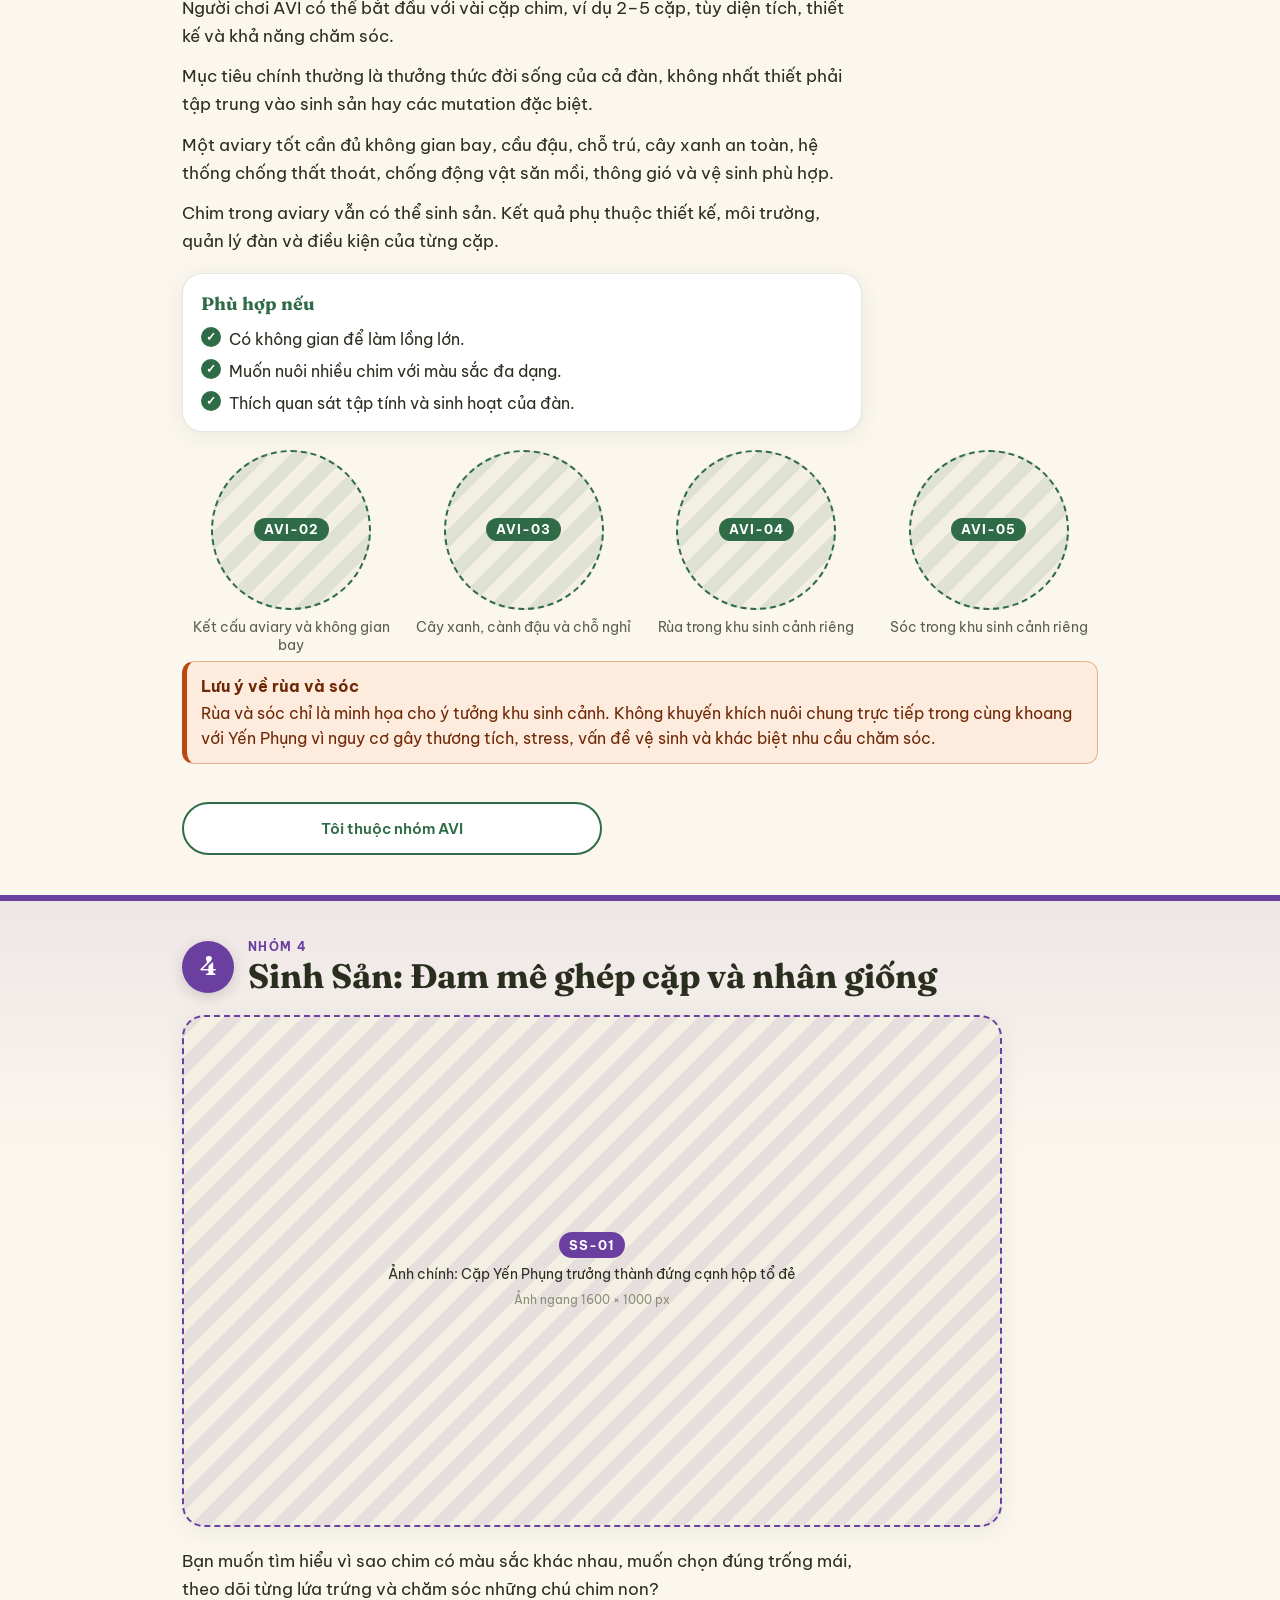
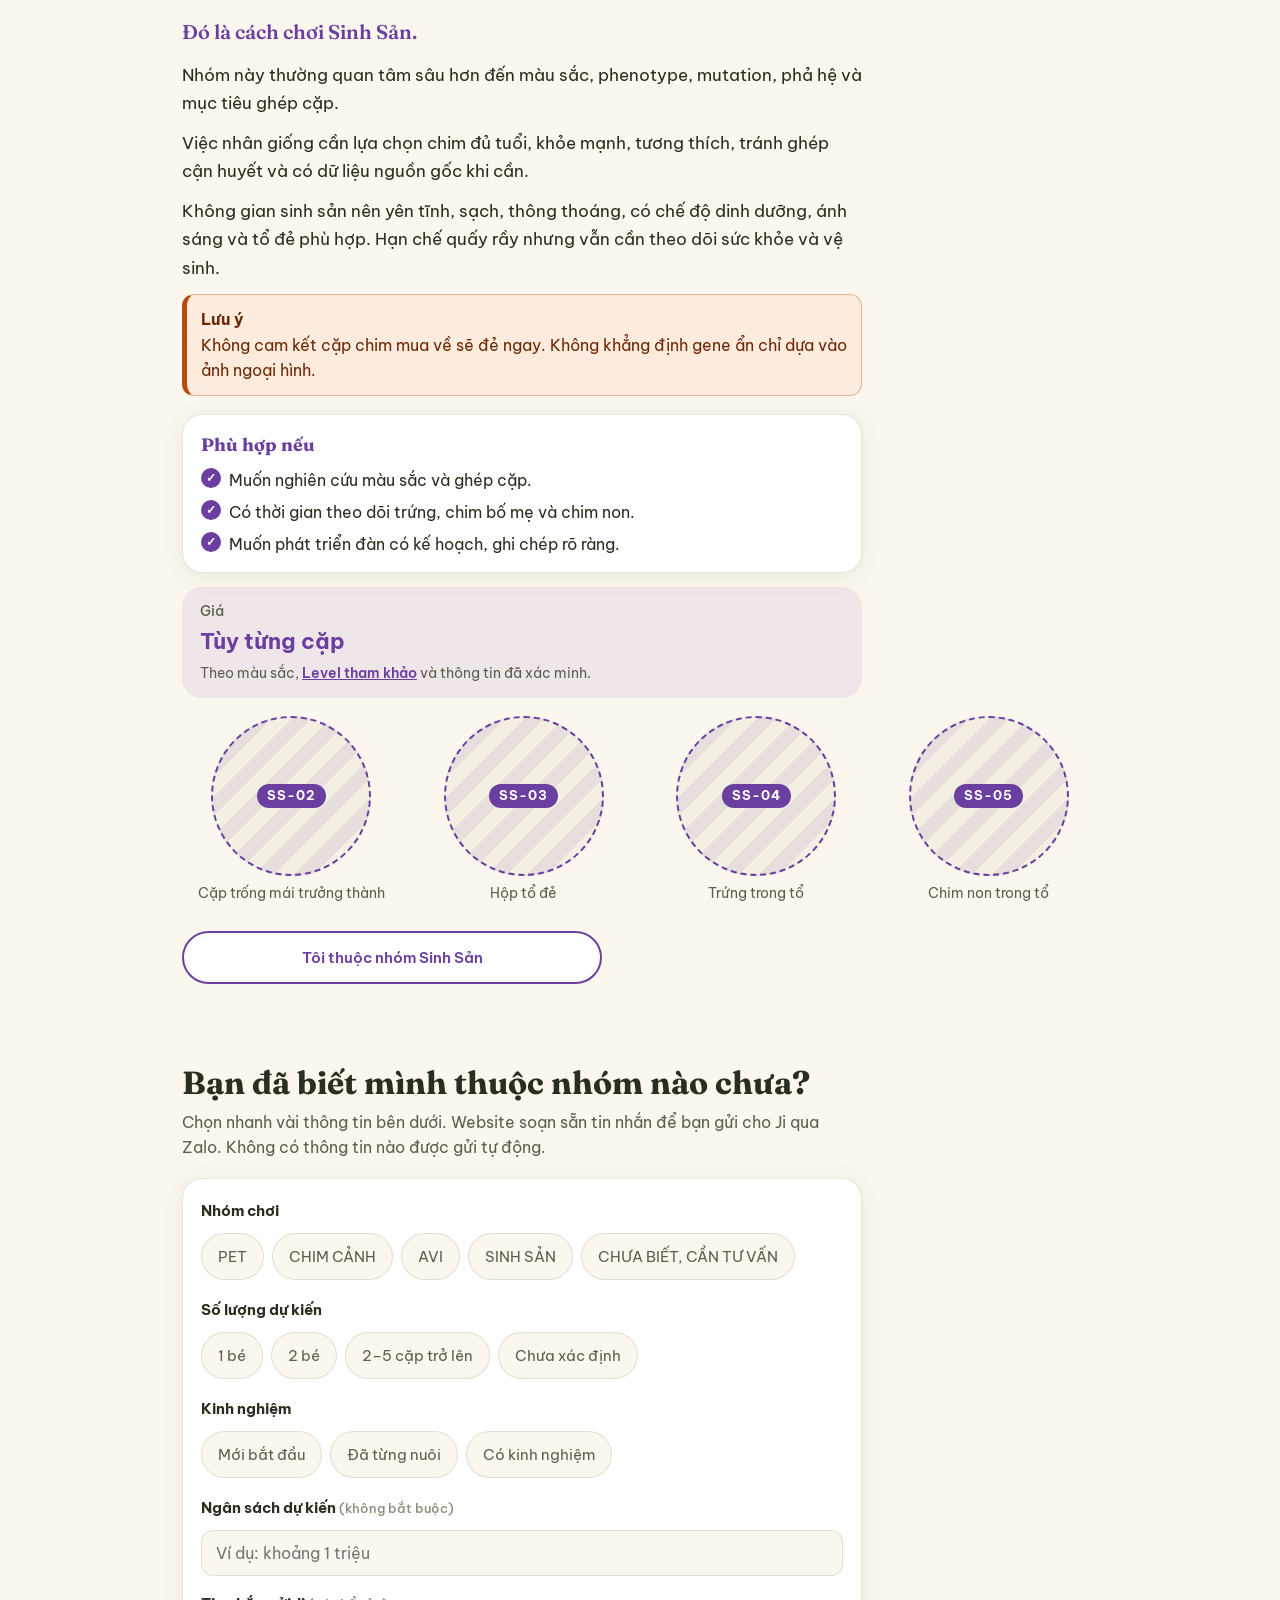
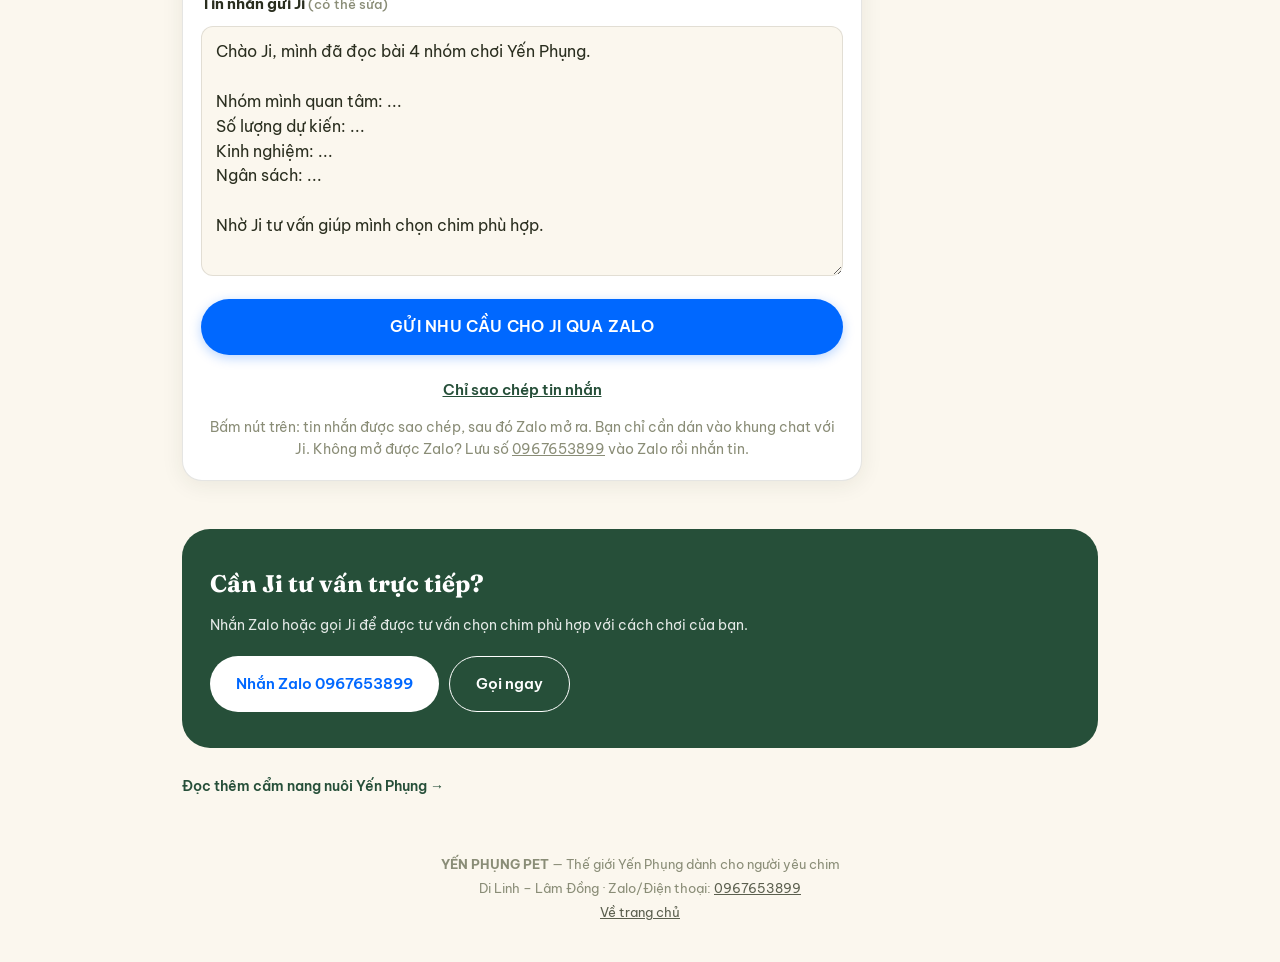
==== commit 7fd0db39: "Phase 1M: replace CANH-01 and CANH-04 with owner's new images - CANH-01: now matches the spec (2 bud" ====
--- a/chon-nhom-choi/index.html
+++ b/chon-nhom-choi/index.html
@@ -128,7 +128,7 @@
       </div>
 
       <figure class="ncp-figure" data-asset="CANH-01">
-        <img src="/assets/nhom-choi/canh-01-840.webp" srcset="/assets/nhom-choi/canh-01-640.webp 640w, /assets/nhom-choi/canh-01-840.webp 840w" sizes="(max-width: 860px) 100vw, 820px" width="840" height="525" alt="Ảnh minh họa: em bé đứng ngắm Yến Phụng trong lồng nuôi cảnh rộng" loading="lazy" decoding="async">
+        <img src="/assets/nhom-choi/canh-01-1100.webp" srcset="/assets/nhom-choi/canh-01-640.webp 640w, /assets/nhom-choi/canh-01-1100.webp 1098w" sizes="(max-width: 860px) 100vw, 820px" width="1098" height="686" alt="Ảnh minh họa: em bé đứng ngắm hai chú Yến Phụng trong lồng nuôi cảnh rộng" loading="lazy" decoding="async">
         <span class="ai-badge">Ảnh minh họa</span>
       </figure>
 
@@ -158,7 +158,7 @@
       <ul class="ncp-subs" aria-label="Ảnh minh họa nhóm Chim Cảnh">
         <li><div class="ph-circle" data-asset="CANH-02"><img src="/assets/nhom-choi/canh-02.webp" width="320" height="320" alt="Ảnh minh họa: lồng và cầu đậu" loading="lazy" decoding="async"></div><span>Lồng và cầu đậu</span></li>
         <li><div class="ph-circle" data-asset="CANH-03"><img src="/assets/nhom-choi/canh-03.webp" width="320" height="320" alt="Ảnh minh họa: đồ chơi cho Yến Phụng" loading="lazy" decoding="async"></div><span>Xích đu, thang và đồ chơi an toàn</span></li>
-        <li><div class="ph-circle" data-asset="CANH-04"><img src="/assets/nhom-choi/canh-04.webp" width="320" height="320" alt="Ảnh minh họa: thức ăn cho Yến Phụng" loading="lazy" decoding="async"></div><span>Khay thức ăn, nước uống và dụng cụ chăm sóc</span></li>
+        <li><div class="ph-circle" data-asset="CANH-04"><img src="/assets/nhom-choi/canh-04.webp" width="303" height="303" alt="Ảnh minh họa: khay thức ăn, nước uống và dụng cụ chăm sóc" loading="lazy" decoding="async"></div><span>Khay thức ăn, nước uống và dụng cụ chăm sóc</span></li>
       </ul>
 
       <button type="button" class="btn btn-lg btn-block ncp-pick" data-pick="CHIM CẢNH">Tôi thuộc nhóm Chim Cảnh</button>
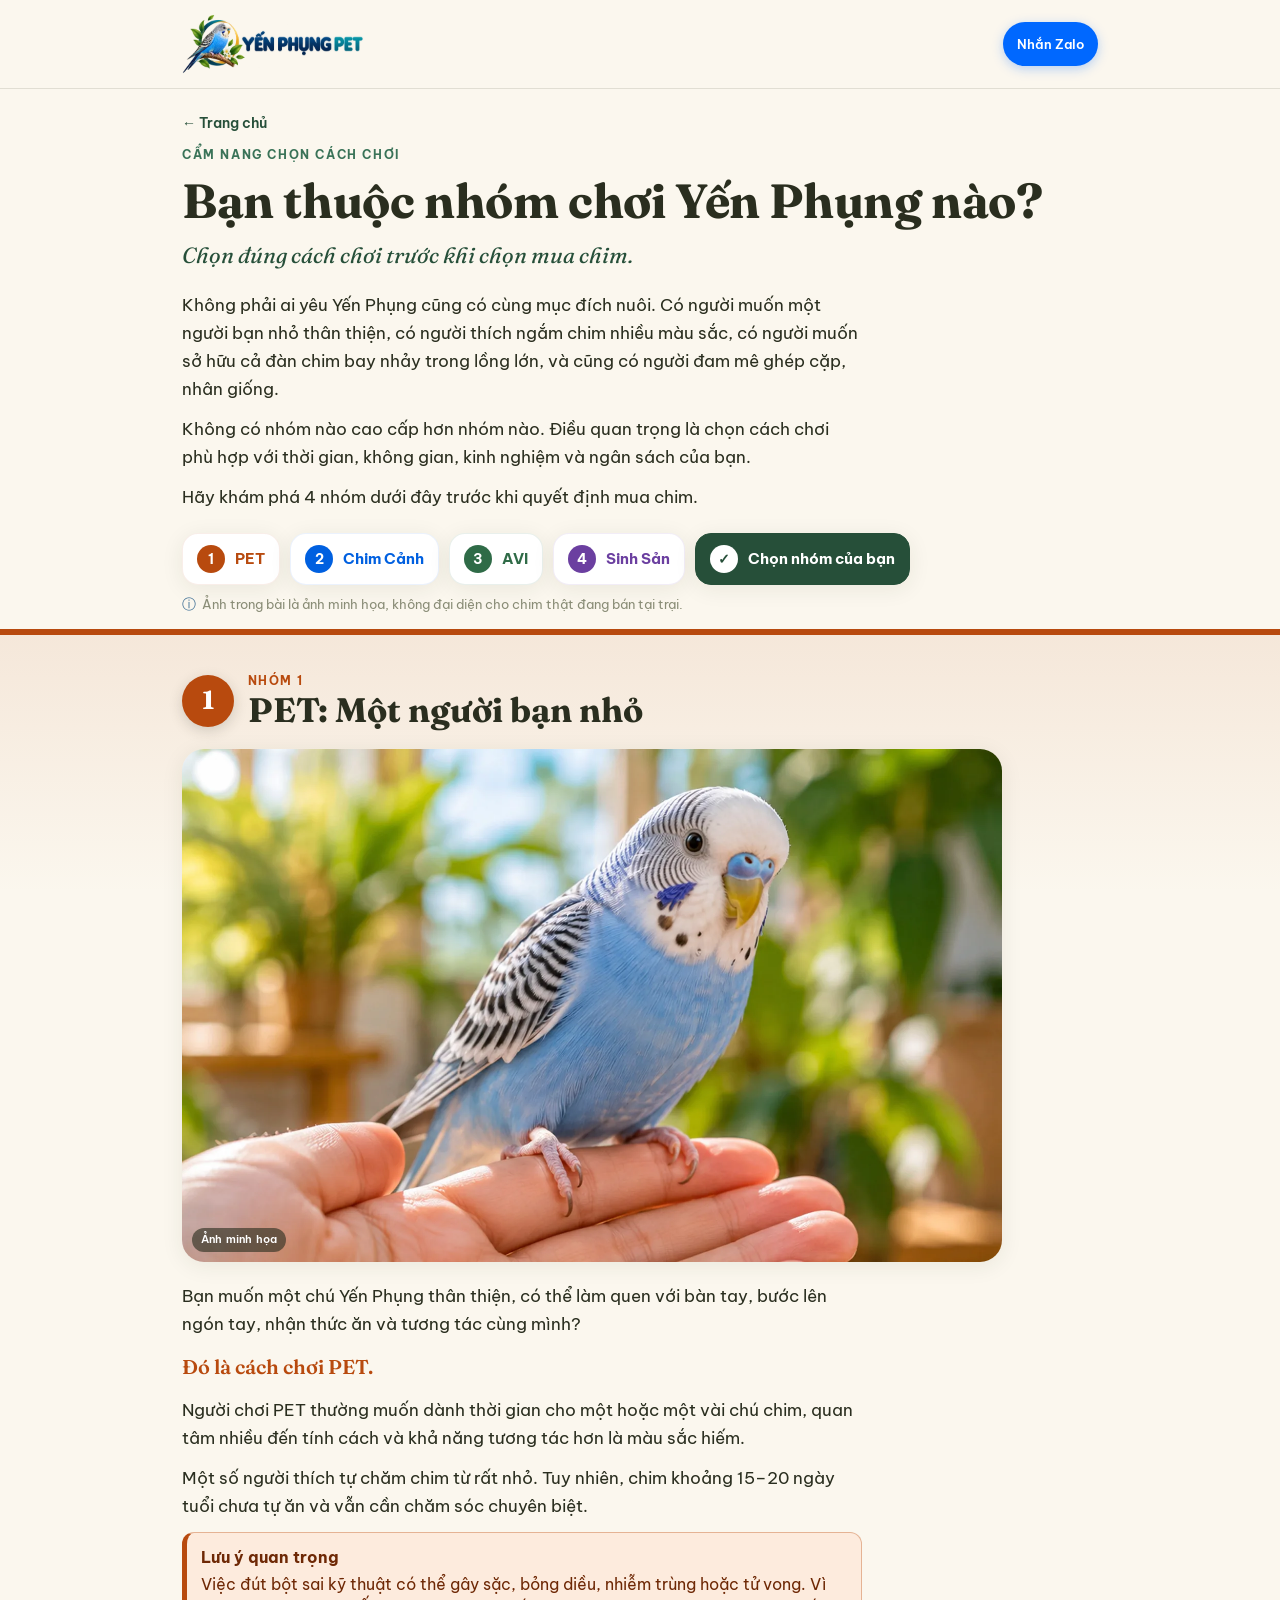
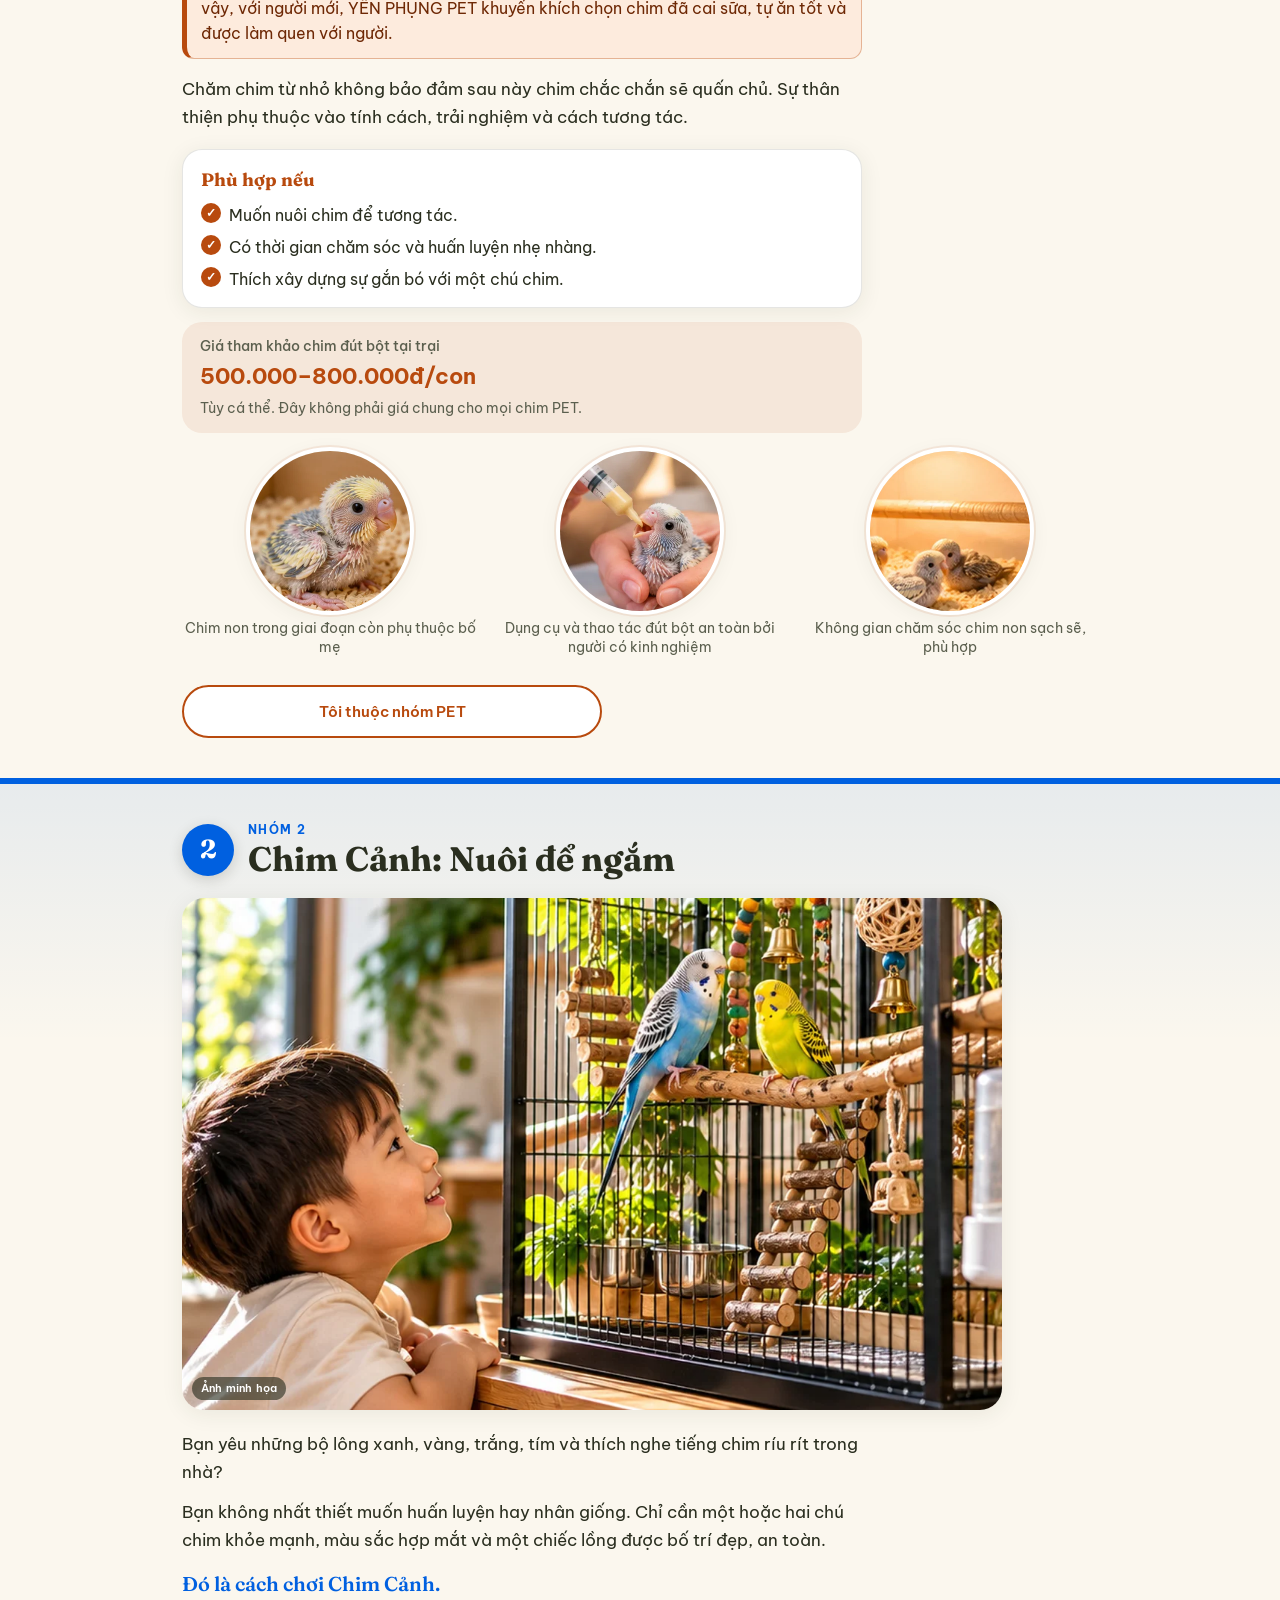
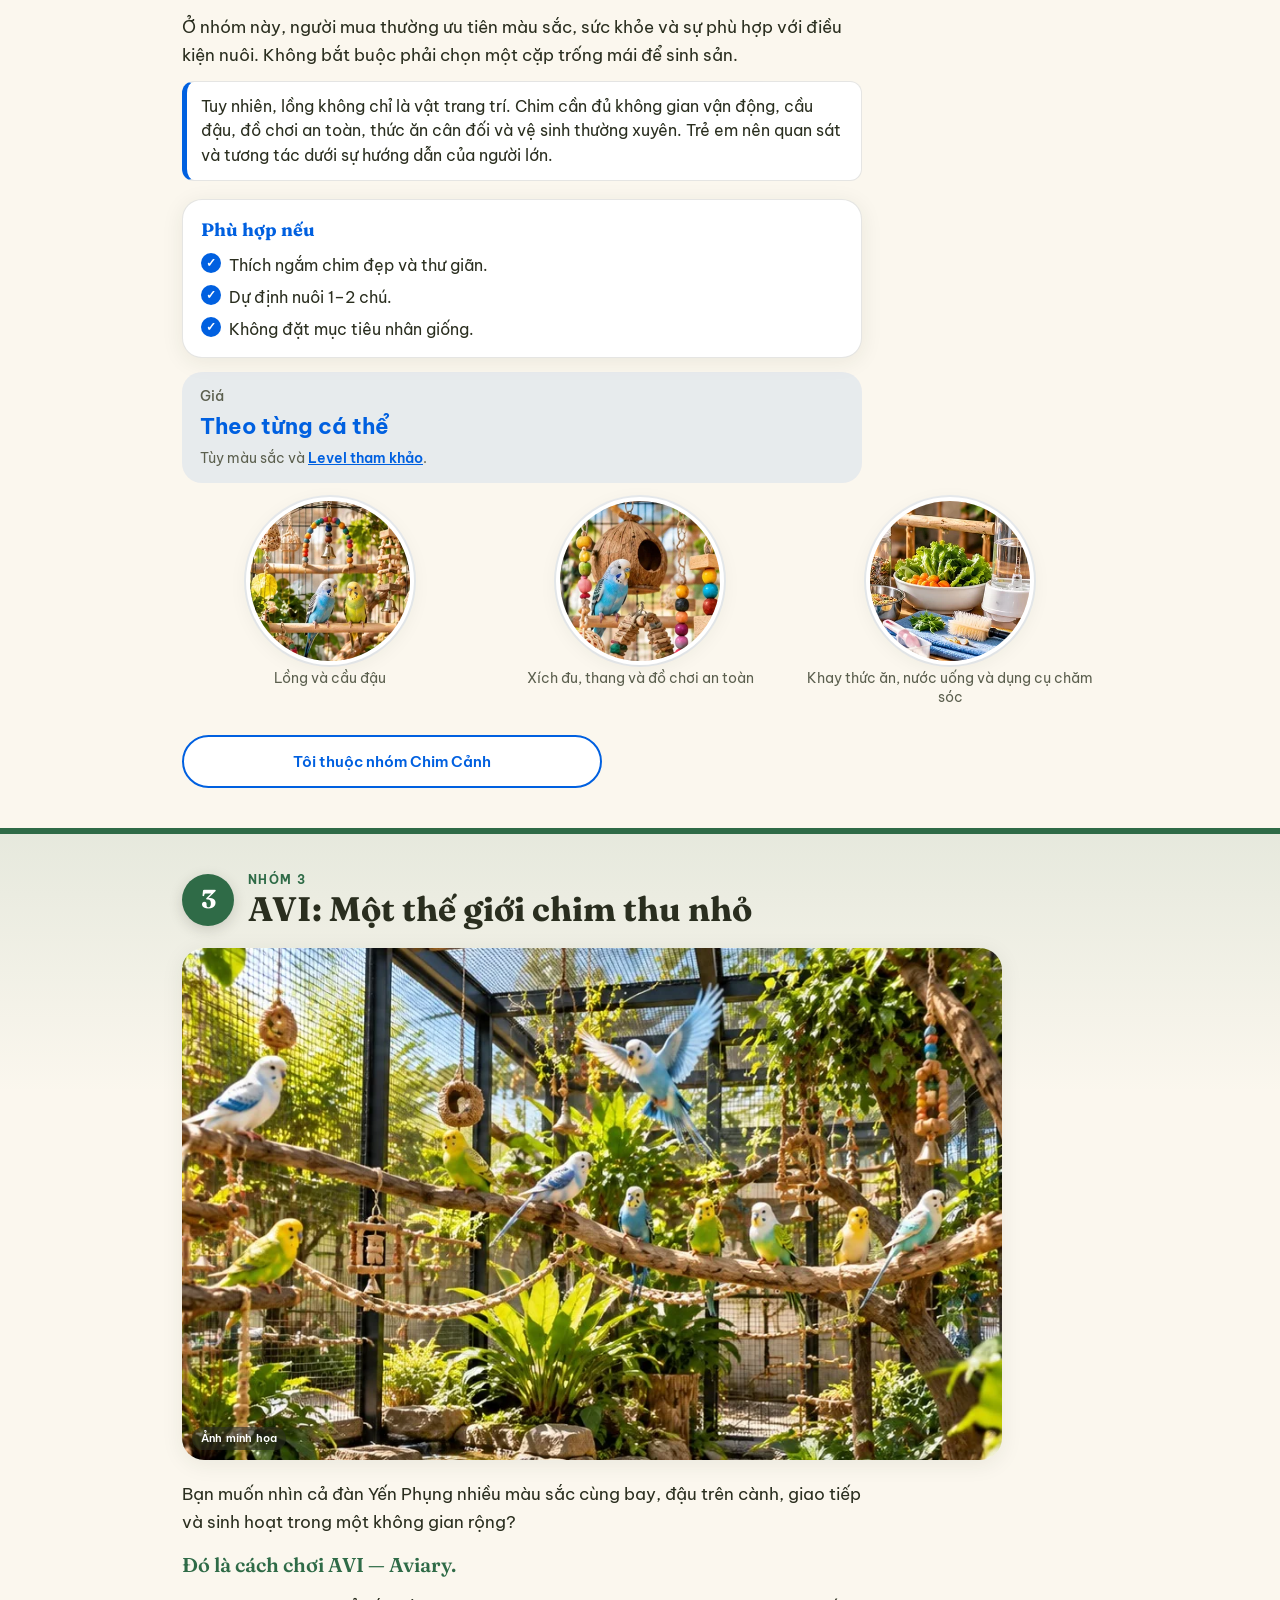
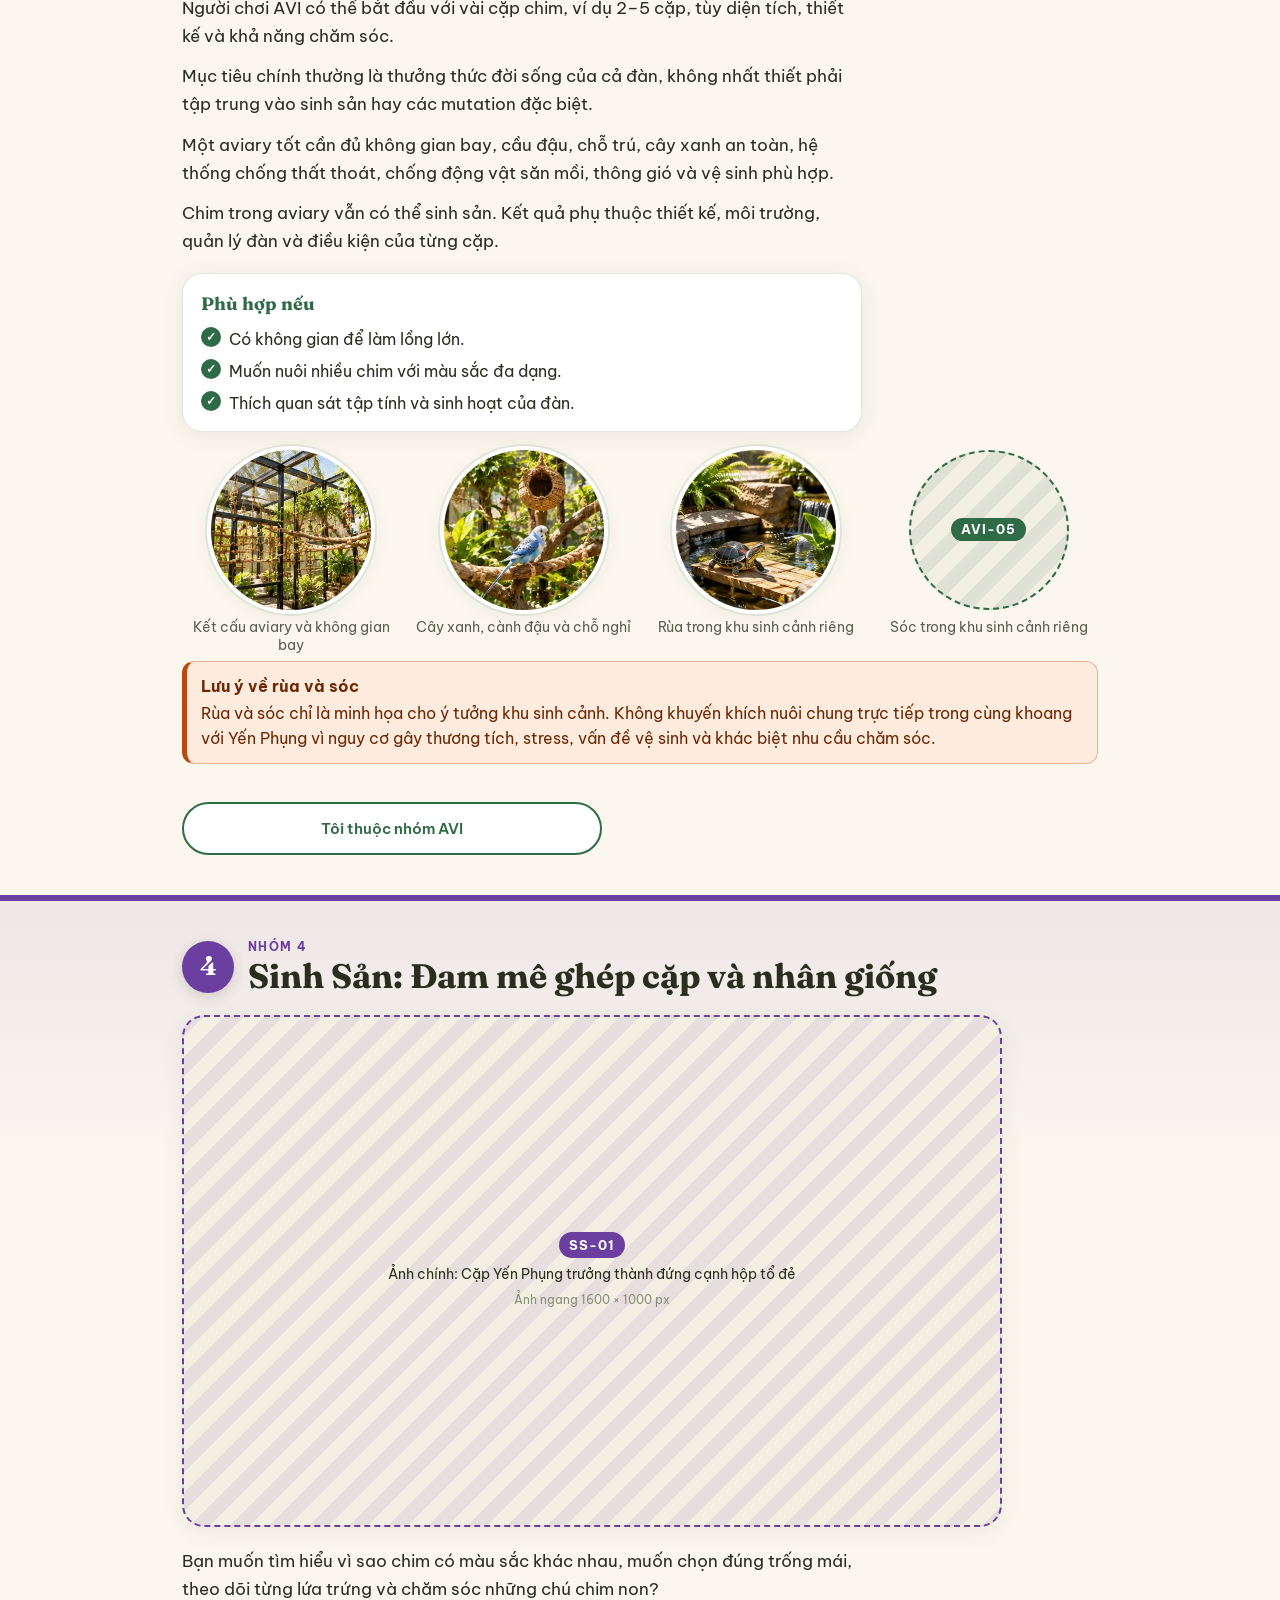
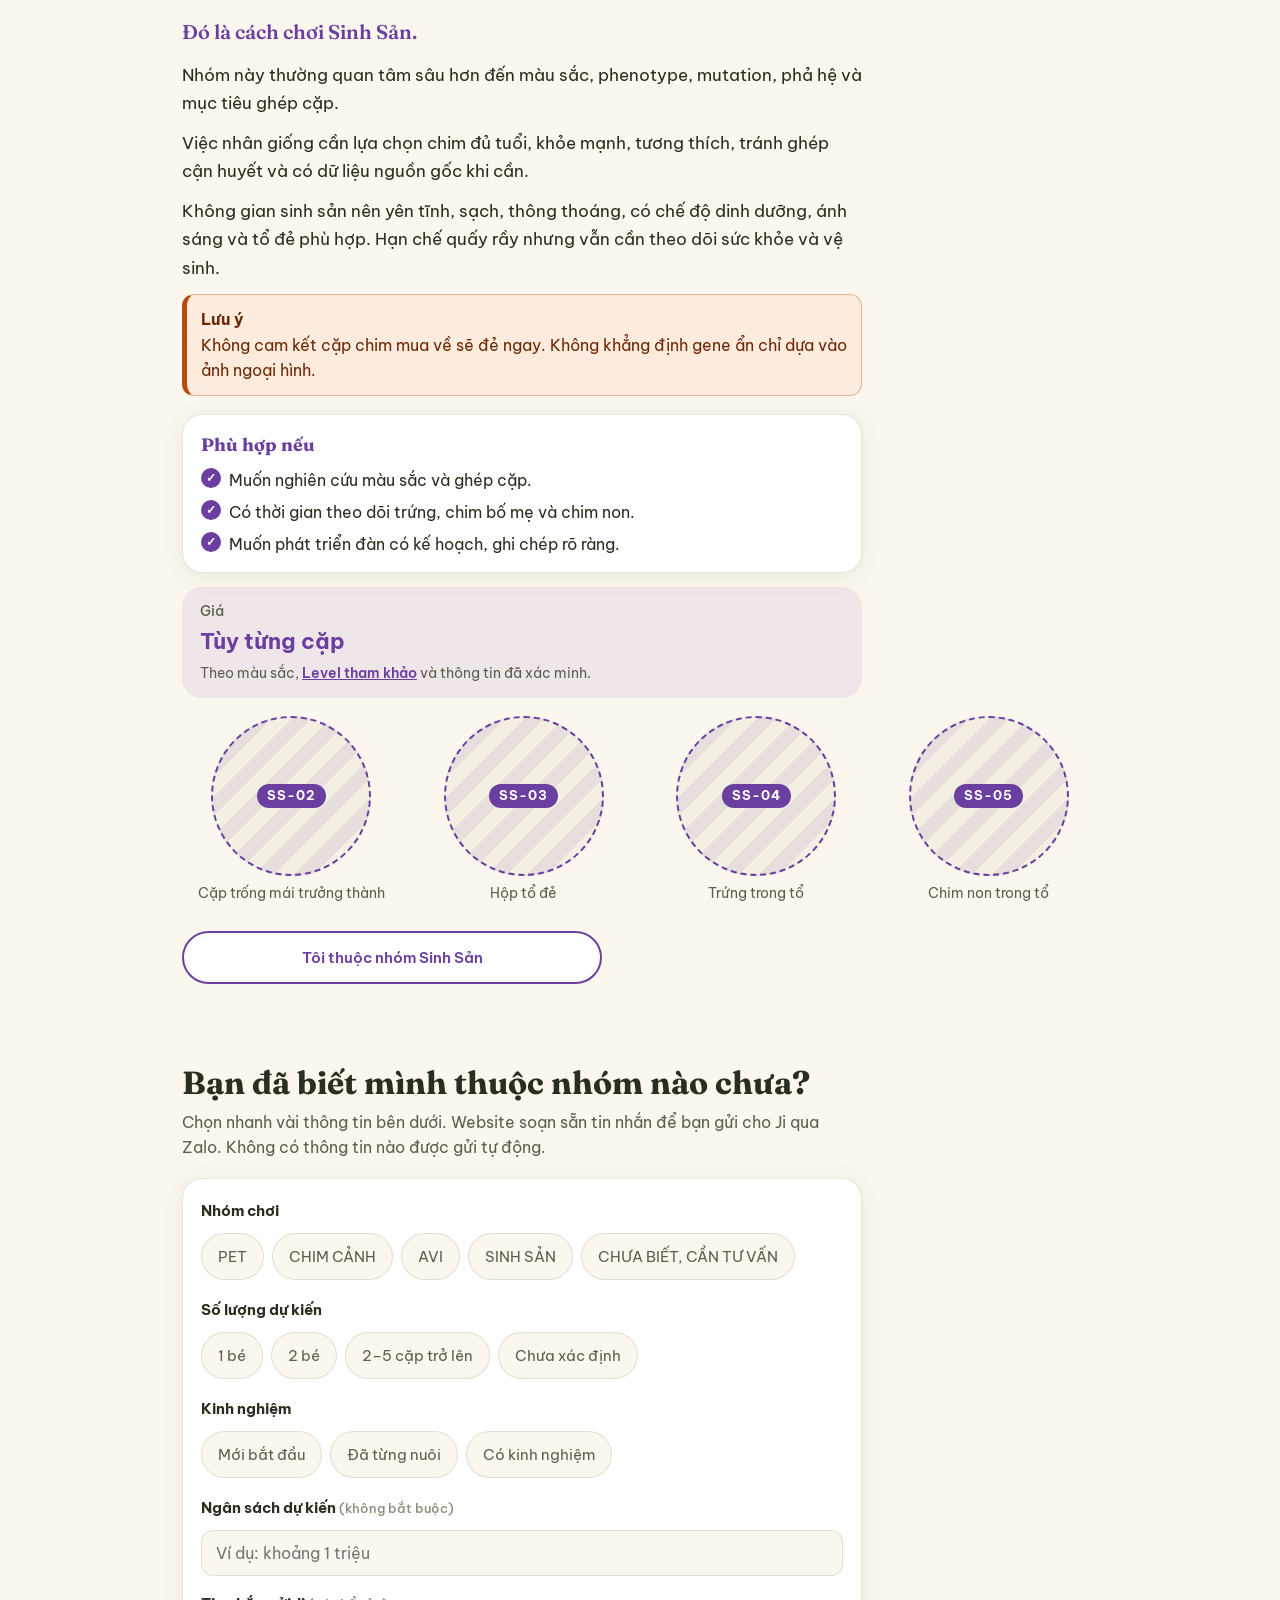
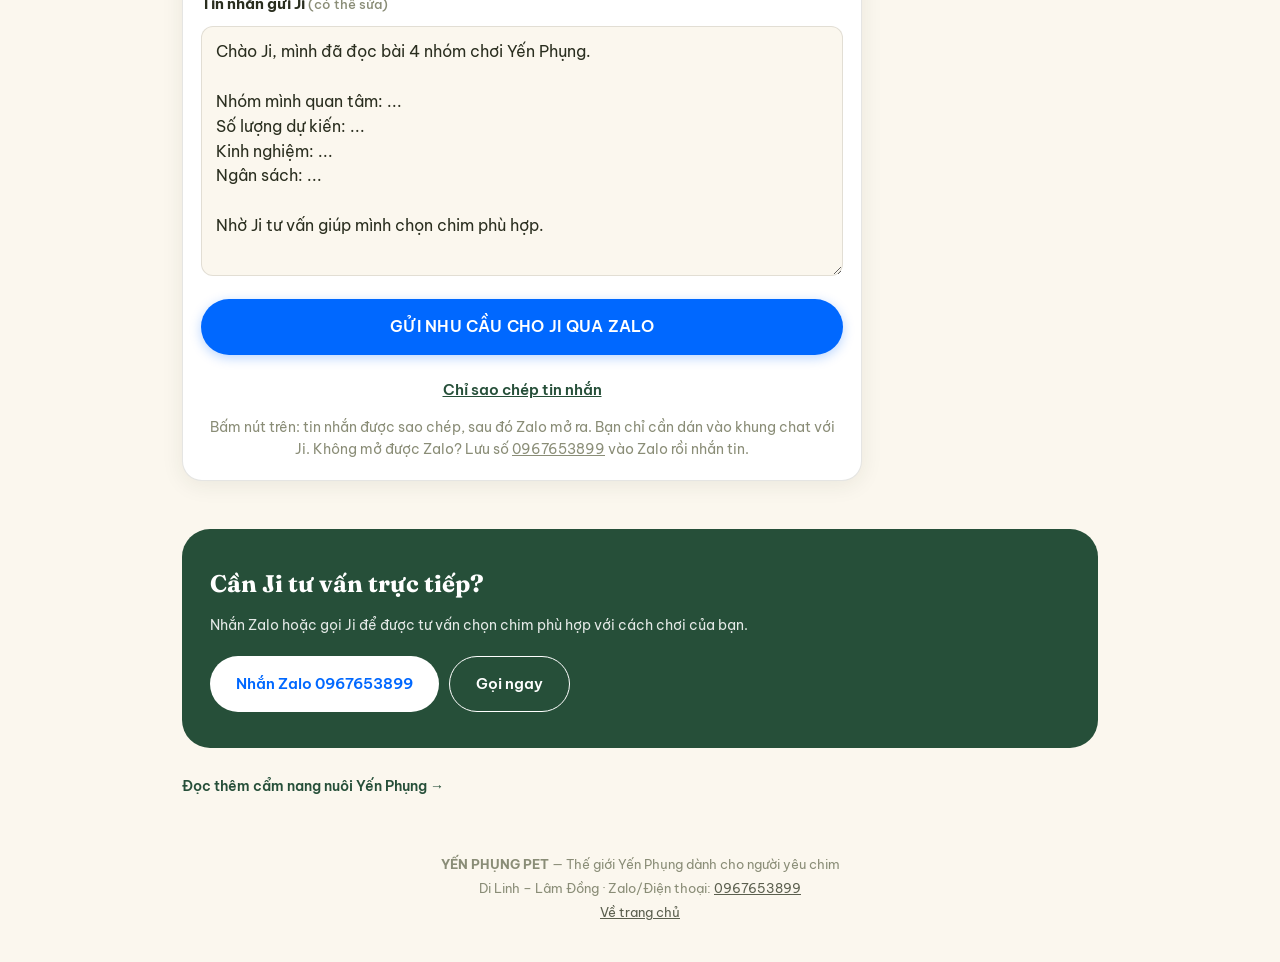
==== commit efe9023b: "Phase 1M: add AVI group images AVI-01..04 (AVI-05 kept as placeholder) - AVI-01: the source is 910x7" ====
--- a/chon-nhom-choi/index.html
+++ b/chon-nhom-choi/index.html
@@ -176,8 +176,9 @@
         </div>
       </div>
 
-      <figure class="ncp-figure ph" data-asset="AVI-01">
-        <div class="ph-box"><span class="ph-id">AVI-01</span><span class="ph-text">Ảnh chính: Toàn cảnh một aviary lớn, nhìn rõ kết cấu lồng, nhiều Yến Phụng, cây xanh và cành đậu</span><span class="ph-size">Ảnh ngang 1600 × 1000 px</span></div>
+      <figure class="ncp-figure" data-asset="AVI-01">
+        <img src="/assets/nhom-choi/avi-01-910.webp" srcset="/assets/nhom-choi/avi-01-640.webp 640w, /assets/nhom-choi/avi-01-910.webp 910w" sizes="(max-width: 860px) 100vw, 820px" width="910" height="569" alt="Ảnh minh họa: aviary lớn với nhiều Yến Phụng, cây xanh và cành đậu" loading="lazy" decoding="async">
+        <span class="ai-badge">Ảnh minh họa</span>
       </figure>
 
       <div class="ncp-body">
@@ -199,9 +200,9 @@
       </div>
 
       <ul class="ncp-subs ncp-subs-4" aria-label="Ảnh minh họa nhóm AVI">
-        <li><div class="ph-circle ph" data-asset="AVI-02"><span class="ph-id">AVI-02</span></div><span>Kết cấu aviary và không gian bay</span></li>
-        <li><div class="ph-circle ph" data-asset="AVI-03"><span class="ph-id">AVI-03</span></div><span>Cây xanh, cành đậu và chỗ nghỉ</span></li>
-        <li><div class="ph-circle ph" data-asset="AVI-04"><span class="ph-id">AVI-04</span></div><span>Rùa trong khu sinh cảnh riêng</span></li>
+        <li><div class="ph-circle" data-asset="AVI-02"><img src="/assets/nhom-choi/avi-02.webp" width="296" height="296" alt="Ảnh minh họa: kết cấu aviary và không gian bay" loading="lazy" decoding="async"></div><span>Kết cấu aviary và không gian bay</span></li>
+        <li><div class="ph-circle" data-asset="AVI-03"><img src="/assets/nhom-choi/avi-03.webp" width="293" height="293" alt="Ảnh minh họa: Yến Phụng trên cành đậu giữa cây xanh" loading="lazy" decoding="async"></div><span>Cây xanh, cành đậu và chỗ nghỉ</span></li>
+        <li><div class="ph-circle" data-asset="AVI-04"><img src="/assets/nhom-choi/avi-04.webp" width="296" height="296" alt="Ảnh minh họa: rùa trong khu sinh cảnh riêng" loading="lazy" decoding="async"></div><span>Rùa trong khu sinh cảnh riêng</span></li>
         <li><div class="ph-circle ph" data-asset="AVI-05"><span class="ph-id">AVI-05</span></div><span>Sóc trong khu sinh cảnh riêng</span></li>
       </ul>
       <div class="ncp-warn" role="note"><strong>Lưu ý về rùa và sóc</strong>Rùa và sóc chỉ là minh họa cho ý tưởng khu sinh cảnh. Không khuyến khích nuôi chung trực tiếp trong cùng khoang với Yến Phụng vì nguy cơ gây thương tích, stress, vấn đề vệ sinh và khác biệt nhu cầu chăm sóc.</div>
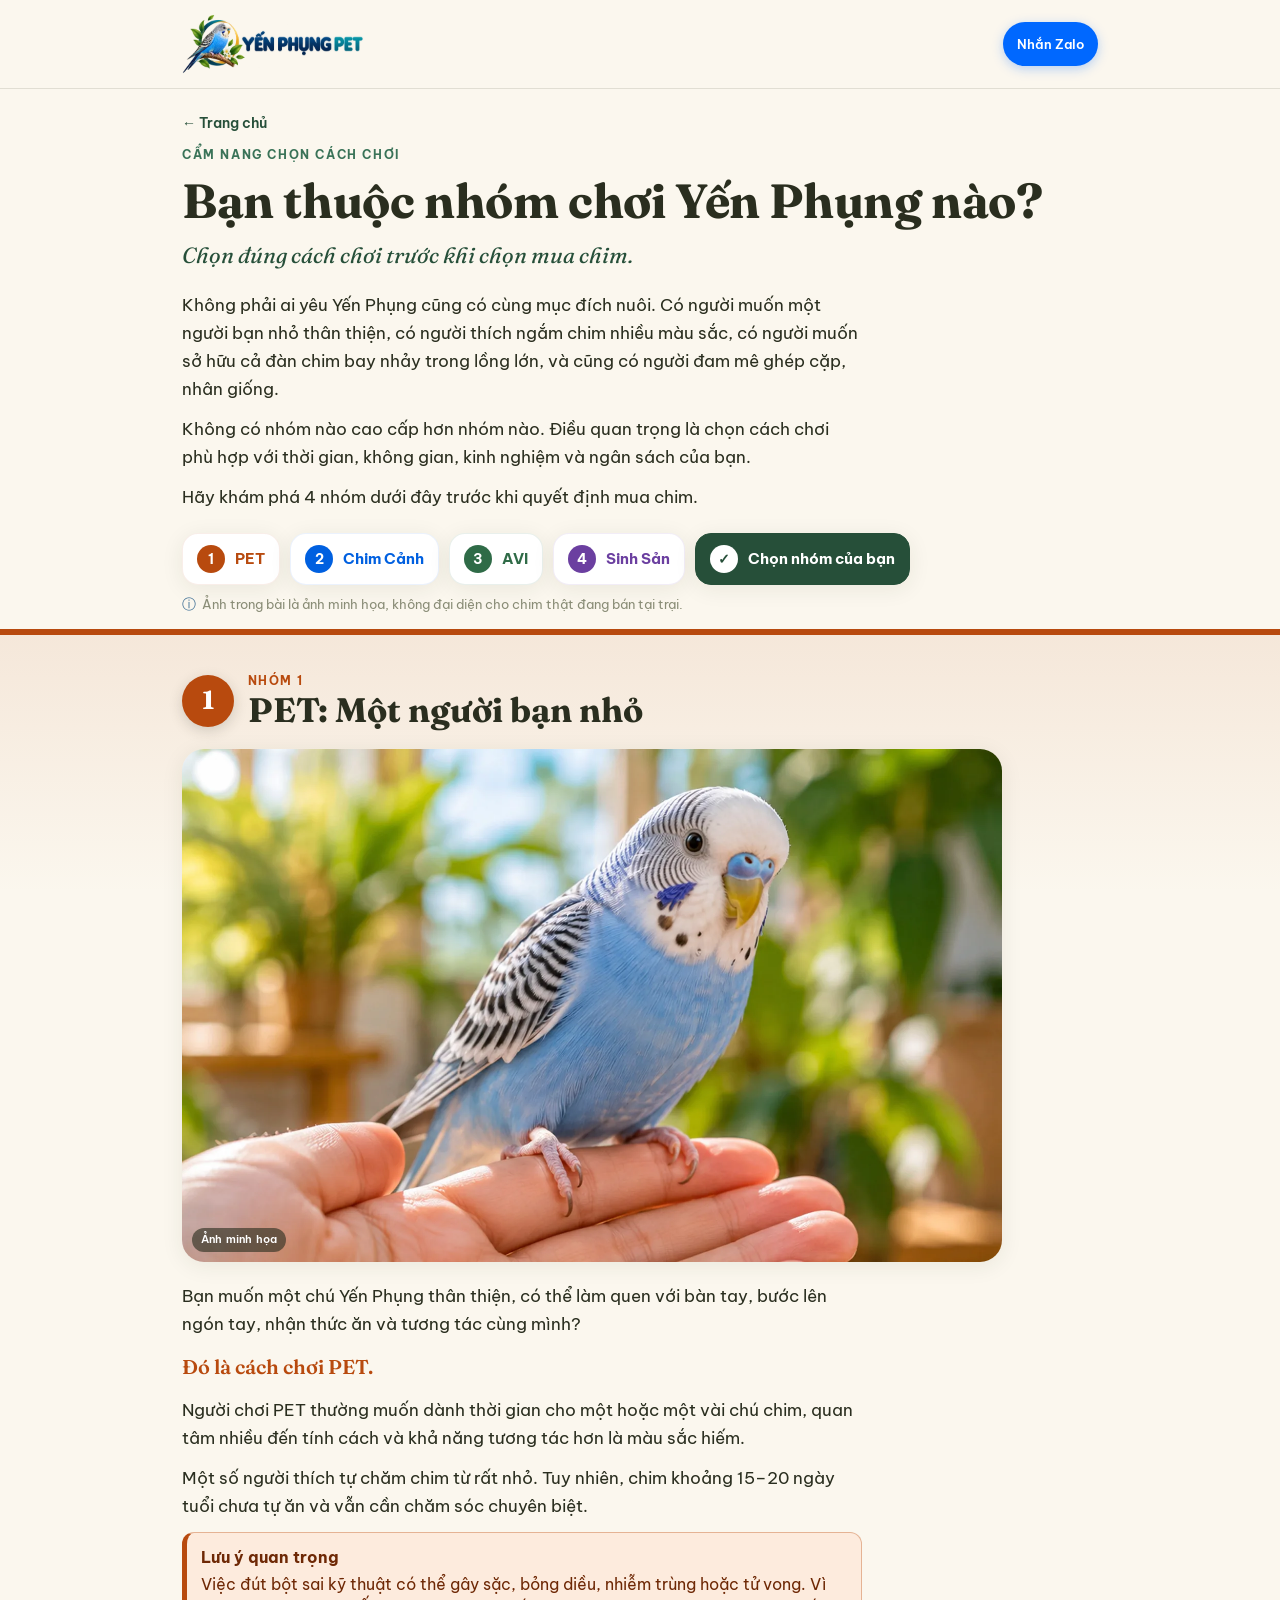
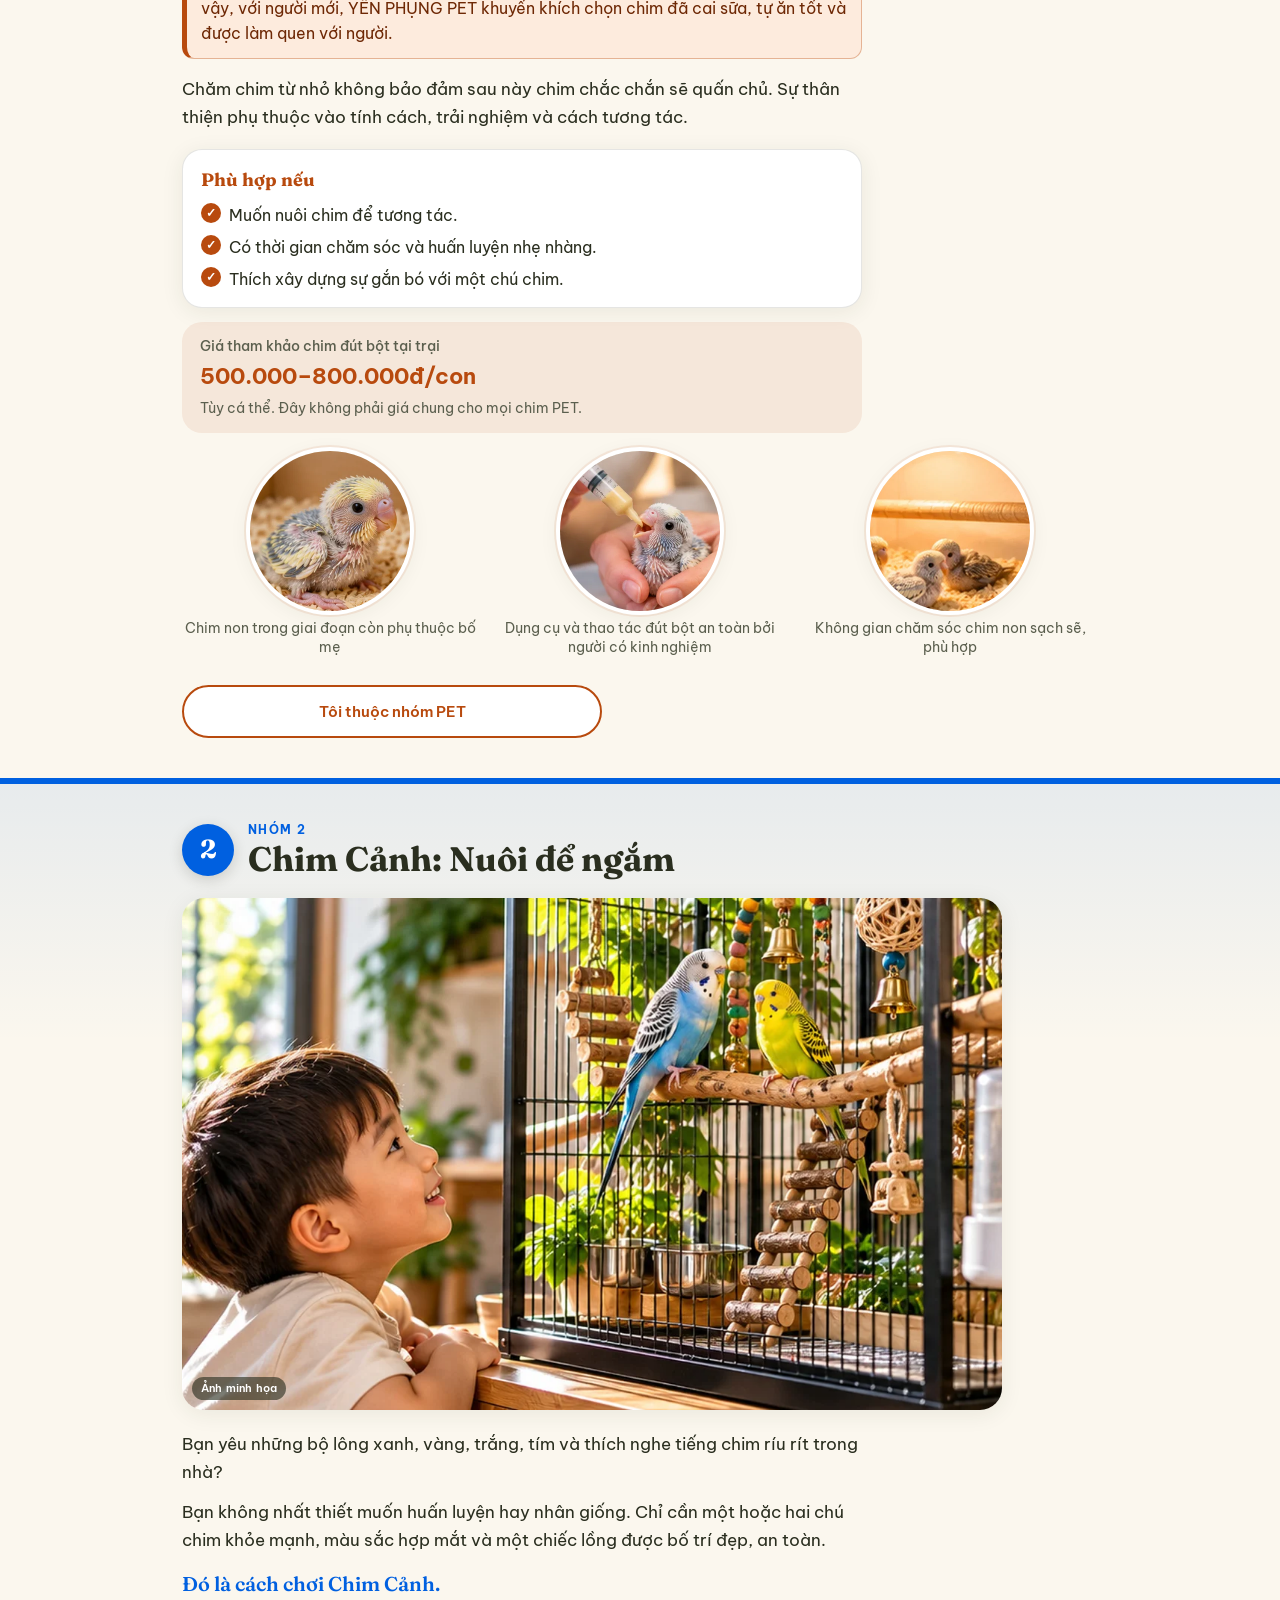
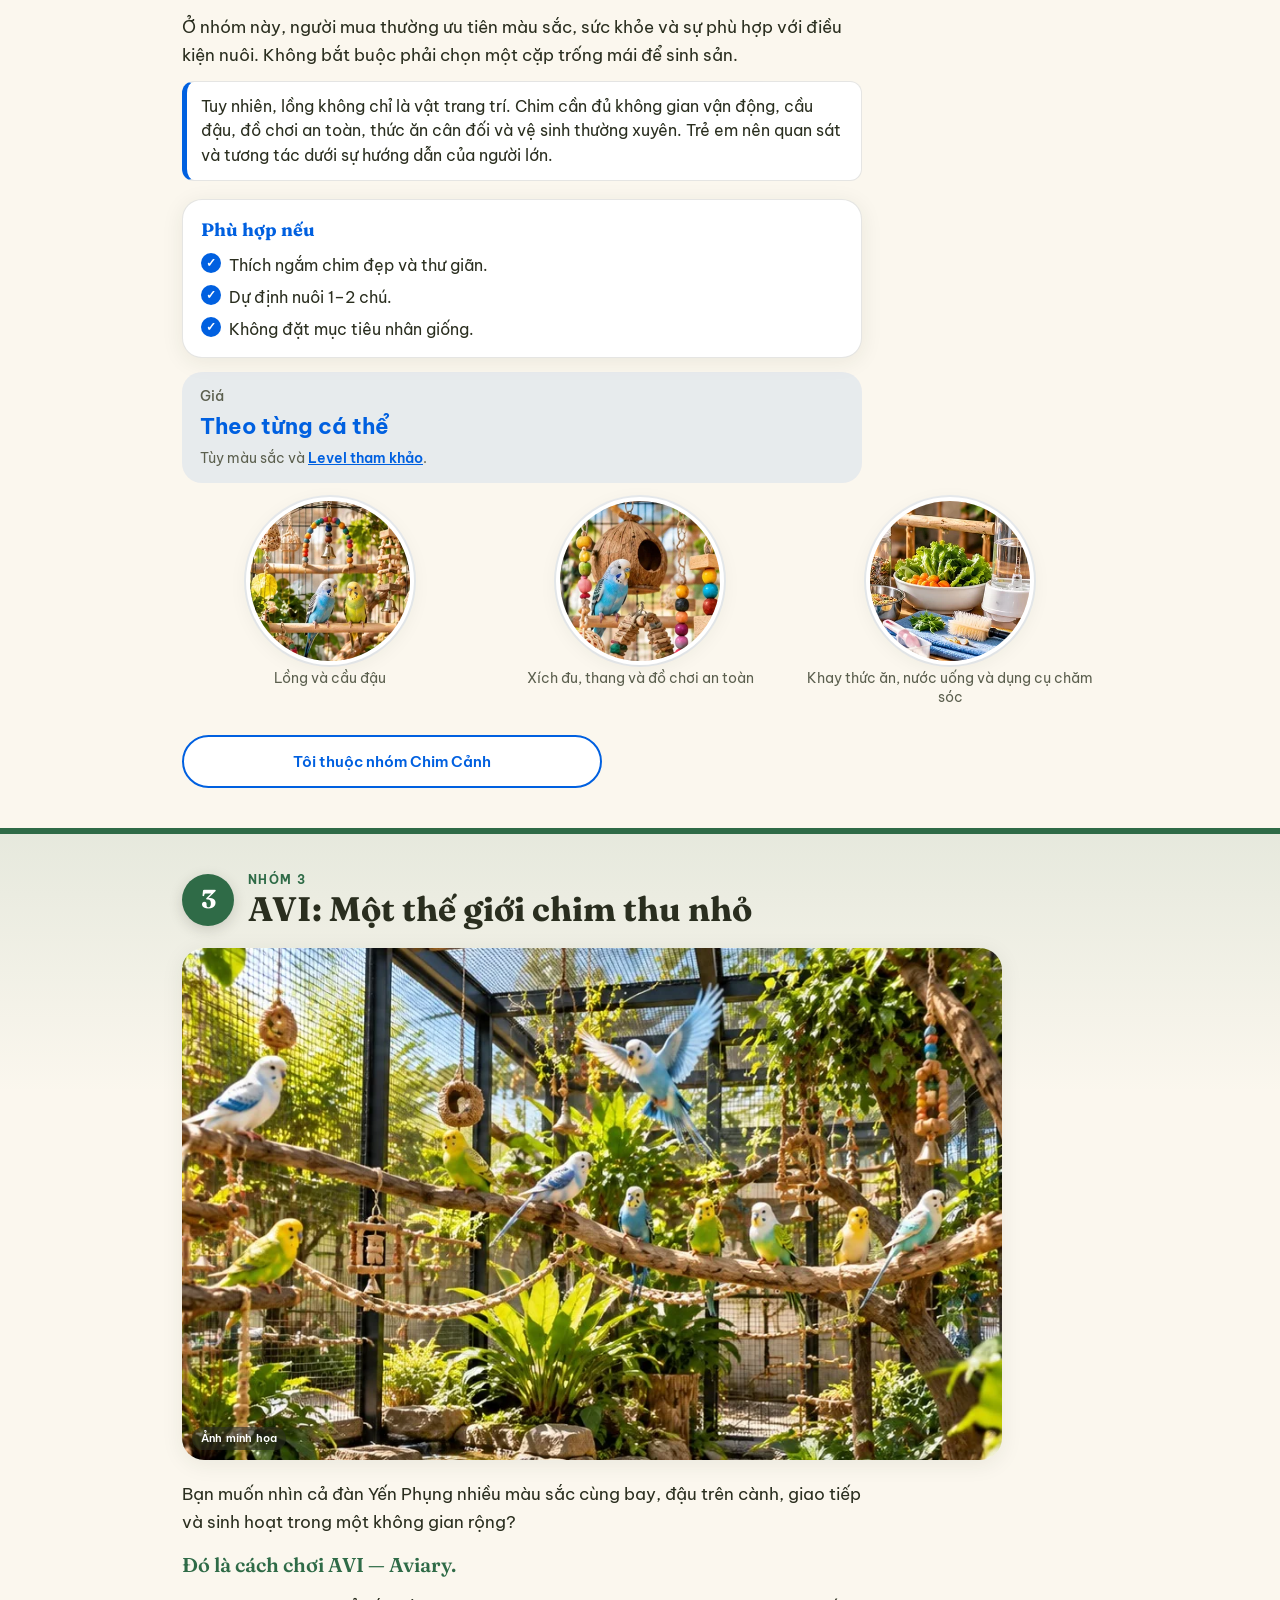
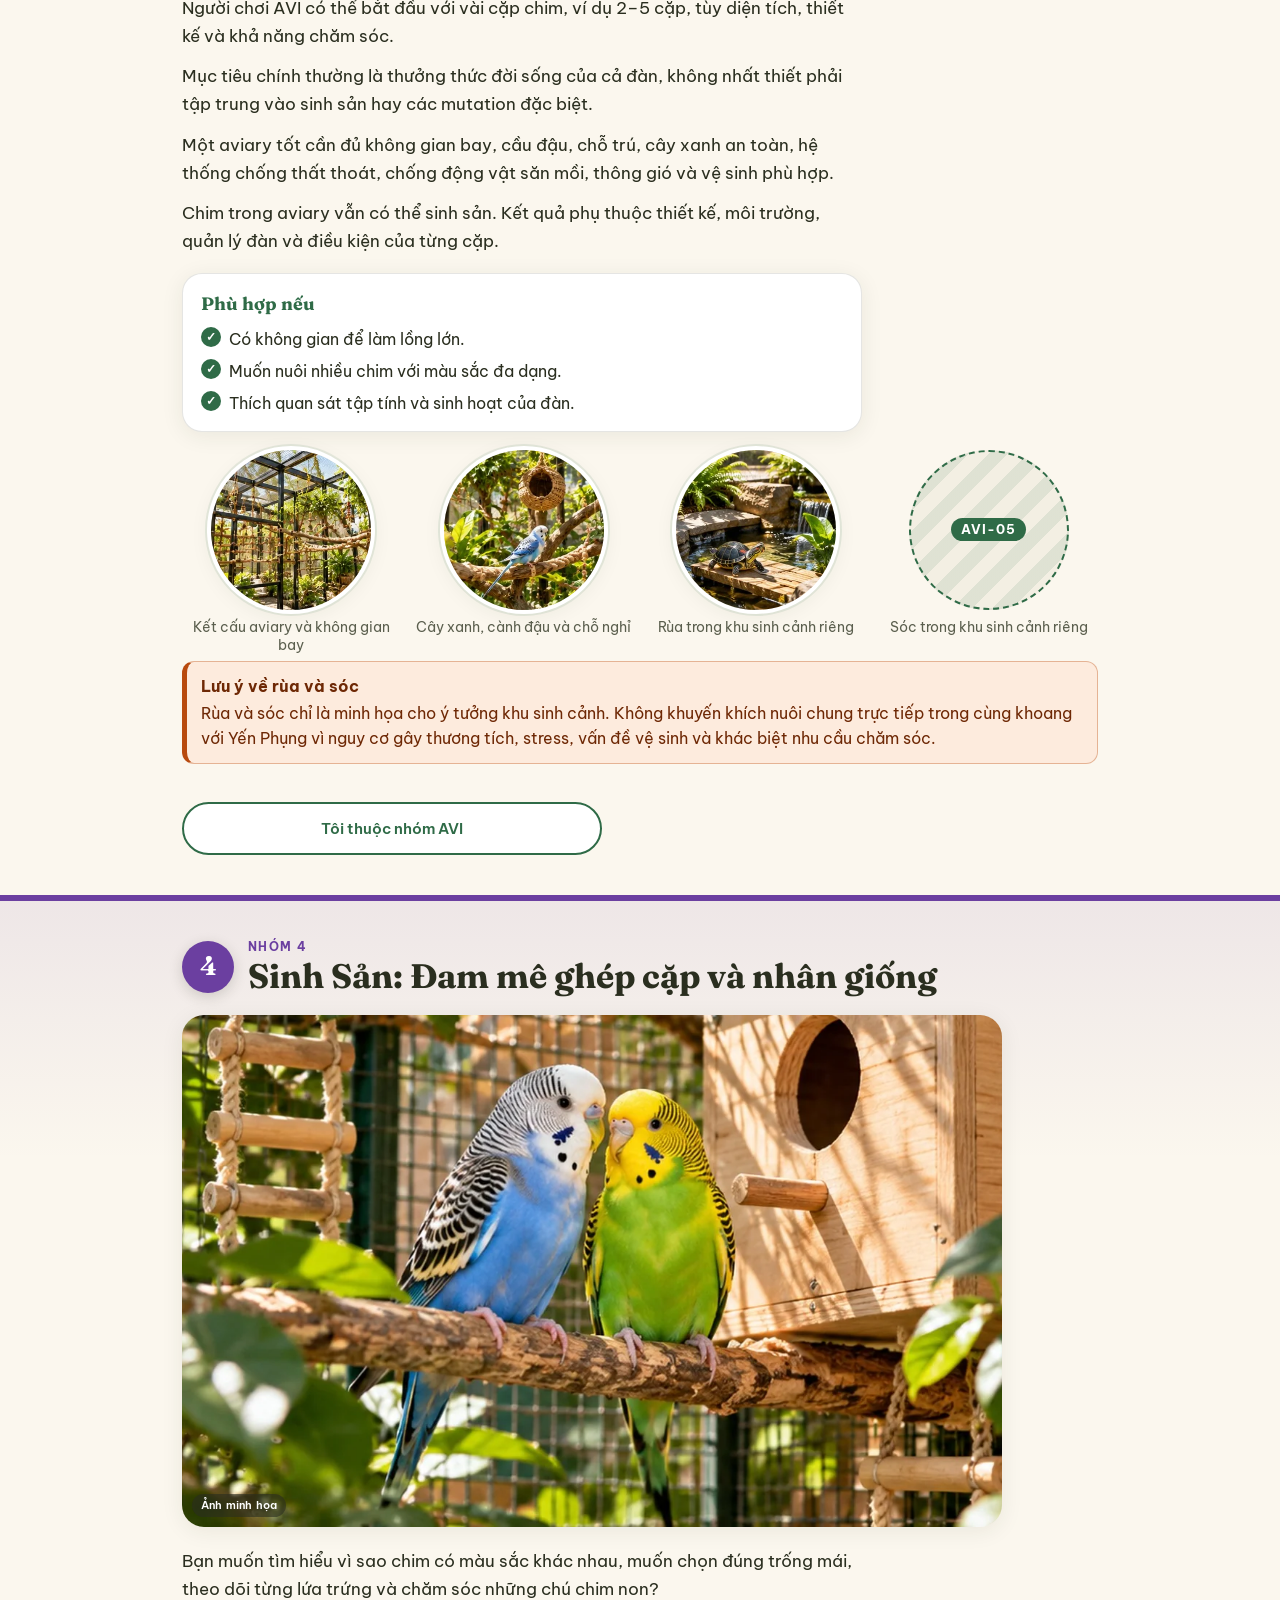
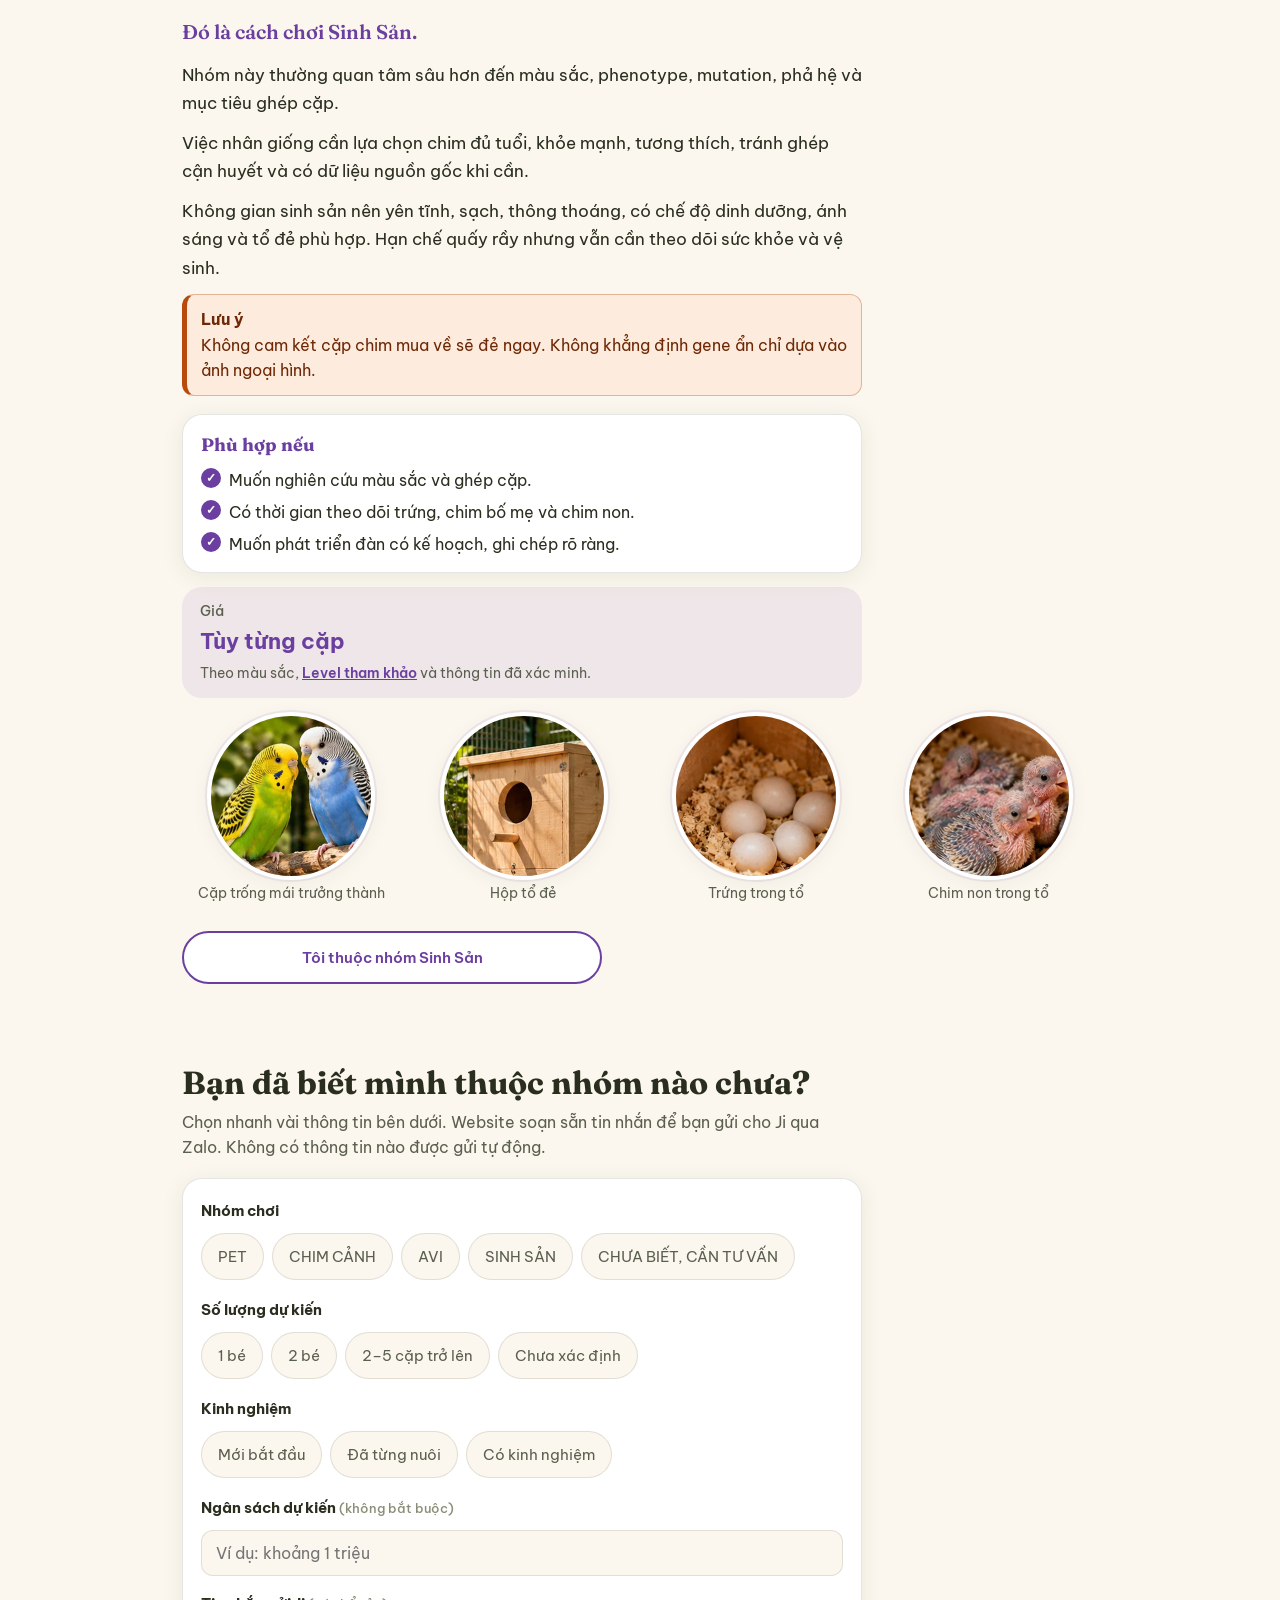
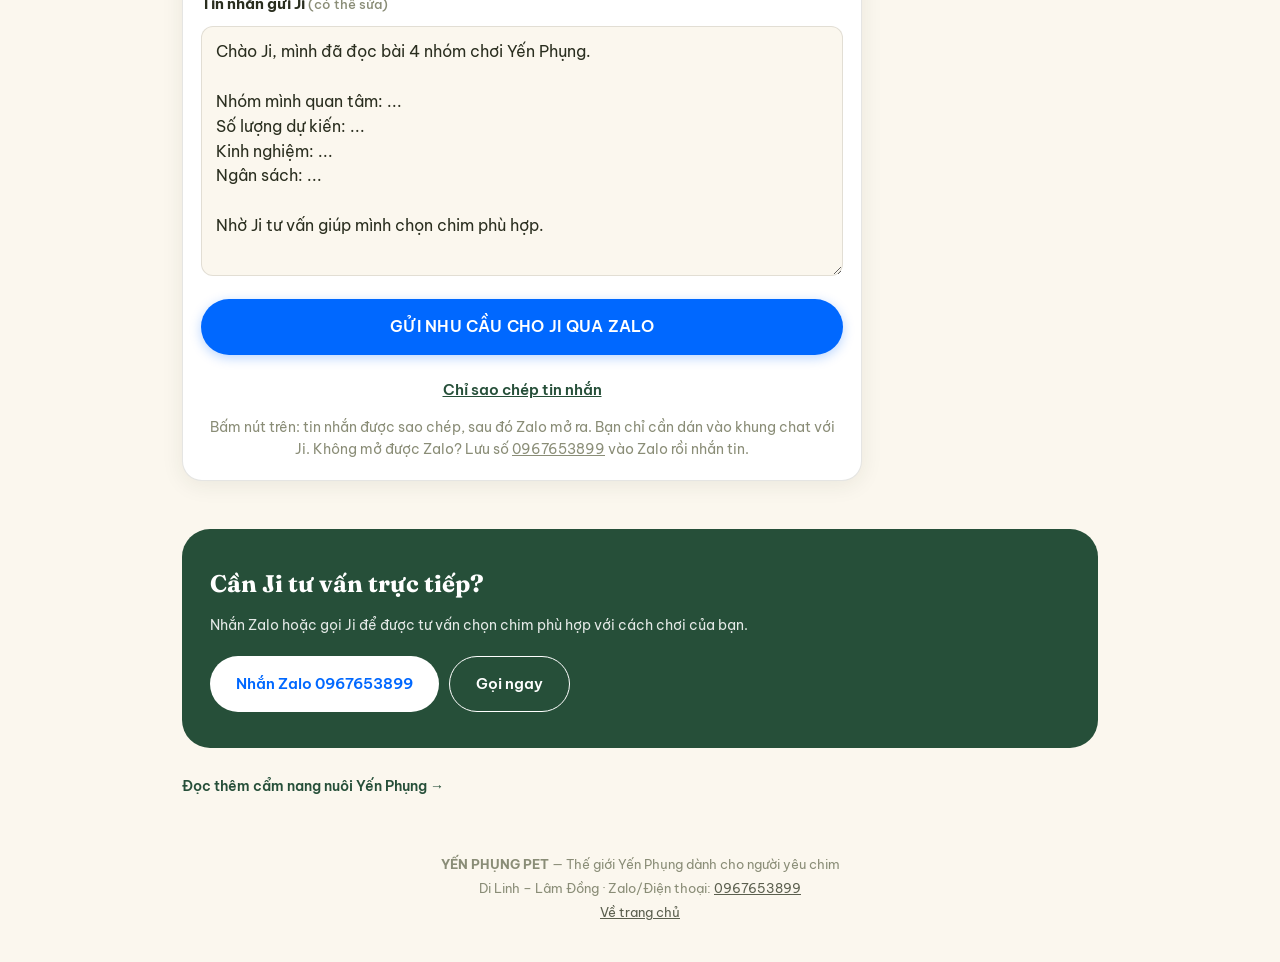
==== commit 608b76d3: "Phase 1M: add Sinh Sản group images (SS-01..05) - SS-01: the 1600x1000 file is padded on both sides " ====
--- a/chon-nhom-choi/index.html
+++ b/chon-nhom-choi/index.html
@@ -222,8 +222,9 @@
         </div>
       </div>
 
-      <figure class="ncp-figure ph" data-asset="SS-01">
-        <div class="ph-box"><span class="ph-id">SS-01</span><span class="ph-text">Ảnh chính: Cặp Yến Phụng trưởng thành đứng cạnh hộp tổ đẻ</span><span class="ph-size">Ảnh ngang 1600 × 1000 px</span></div>
+      <figure class="ncp-figure" data-asset="SS-01">
+        <img src="/assets/nhom-choi/ss-01-1130.webp" srcset="/assets/nhom-choi/ss-01-640.webp 640w, /assets/nhom-choi/ss-01-1130.webp 1130w" sizes="(max-width: 860px) 100vw, 820px" width="1130" height="706" alt="Ảnh minh họa: một cặp Yến Phụng trưởng thành đậu cạnh hộp tổ đẻ" loading="lazy" decoding="async">
+        <span class="ai-badge">Ảnh minh họa</span>
       </figure>
 
       <div class="ncp-body">
@@ -251,10 +252,10 @@
       </div>
 
       <ul class="ncp-subs ncp-subs-4" aria-label="Ảnh minh họa nhóm Sinh Sản">
-        <li><div class="ph-circle ph" data-asset="SS-02"><span class="ph-id">SS-02</span></div><span>Cặp trống mái trưởng thành</span></li>
-        <li><div class="ph-circle ph" data-asset="SS-03"><span class="ph-id">SS-03</span></div><span>Hộp tổ đẻ</span></li>
-        <li><div class="ph-circle ph" data-asset="SS-04"><span class="ph-id">SS-04</span></div><span>Trứng trong tổ</span></li>
-        <li><div class="ph-circle ph" data-asset="SS-05"><span class="ph-id">SS-05</span></div><span>Chim non trong tổ</span></li>
+        <li><div class="ph-circle" data-asset="SS-02"><img src="/assets/nhom-choi/ss-02.webp" width="320" height="320" alt="Ảnh minh họa: một cặp Yến Phụng trưởng thành" loading="lazy" decoding="async"></div><span>Cặp trống mái trưởng thành</span></li>
+        <li><div class="ph-circle" data-asset="SS-03"><img src="/assets/nhom-choi/ss-03.webp" width="320" height="320" alt="Ảnh minh họa: hộp tổ đẻ bằng gỗ" loading="lazy" decoding="async"></div><span>Hộp tổ đẻ</span></li>
+        <li><div class="ph-circle" data-asset="SS-04"><img src="/assets/nhom-choi/ss-04.webp" width="320" height="320" alt="Ảnh minh họa: trứng trong tổ" loading="lazy" decoding="async"></div><span>Trứng trong tổ</span></li>
+        <li><div class="ph-circle" data-asset="SS-05"><img src="/assets/nhom-choi/ss-05.webp" width="320" height="320" alt="Ảnh minh họa: chim non trong tổ" loading="lazy" decoding="async"></div><span>Chim non trong tổ</span></li>
       </ul>
 
       <button type="button" class="btn btn-lg btn-block ncp-pick" data-pick="SINH SẢN">Tôi thuộc nhóm Sinh Sản</button>
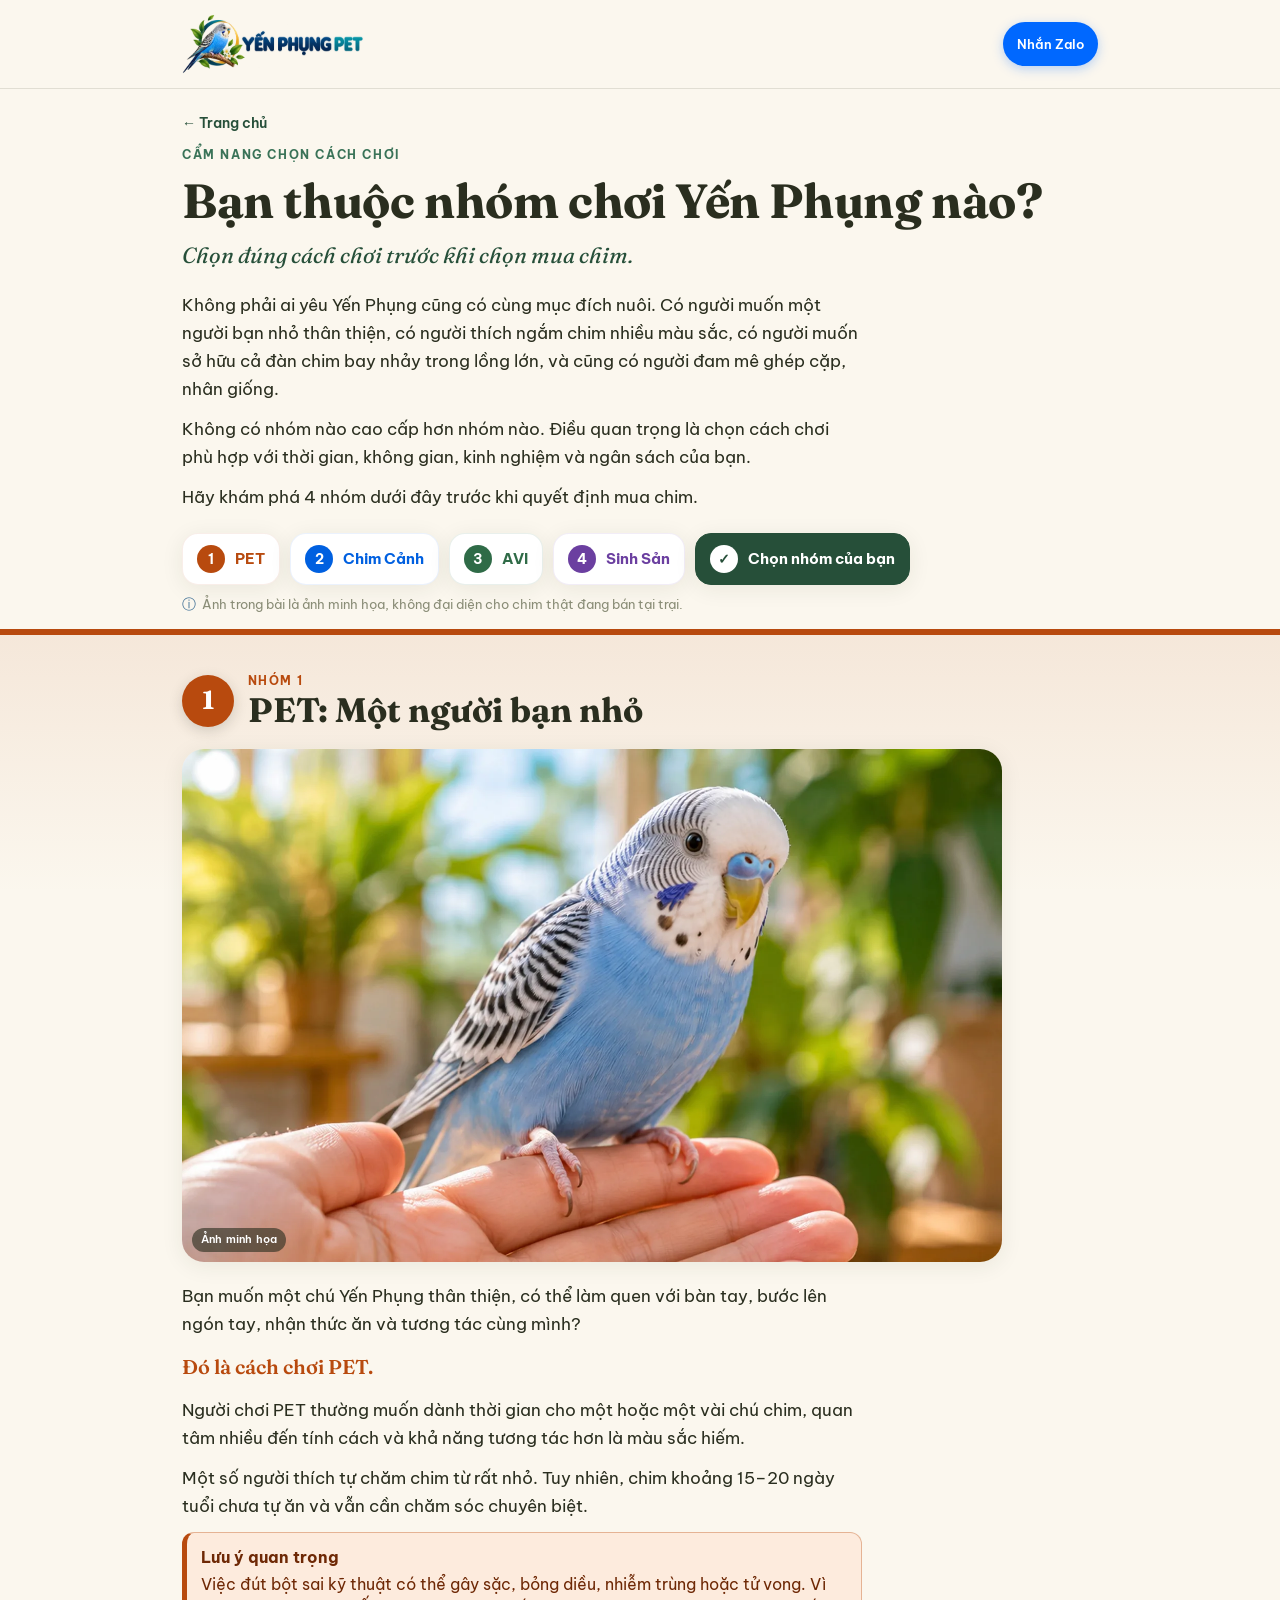
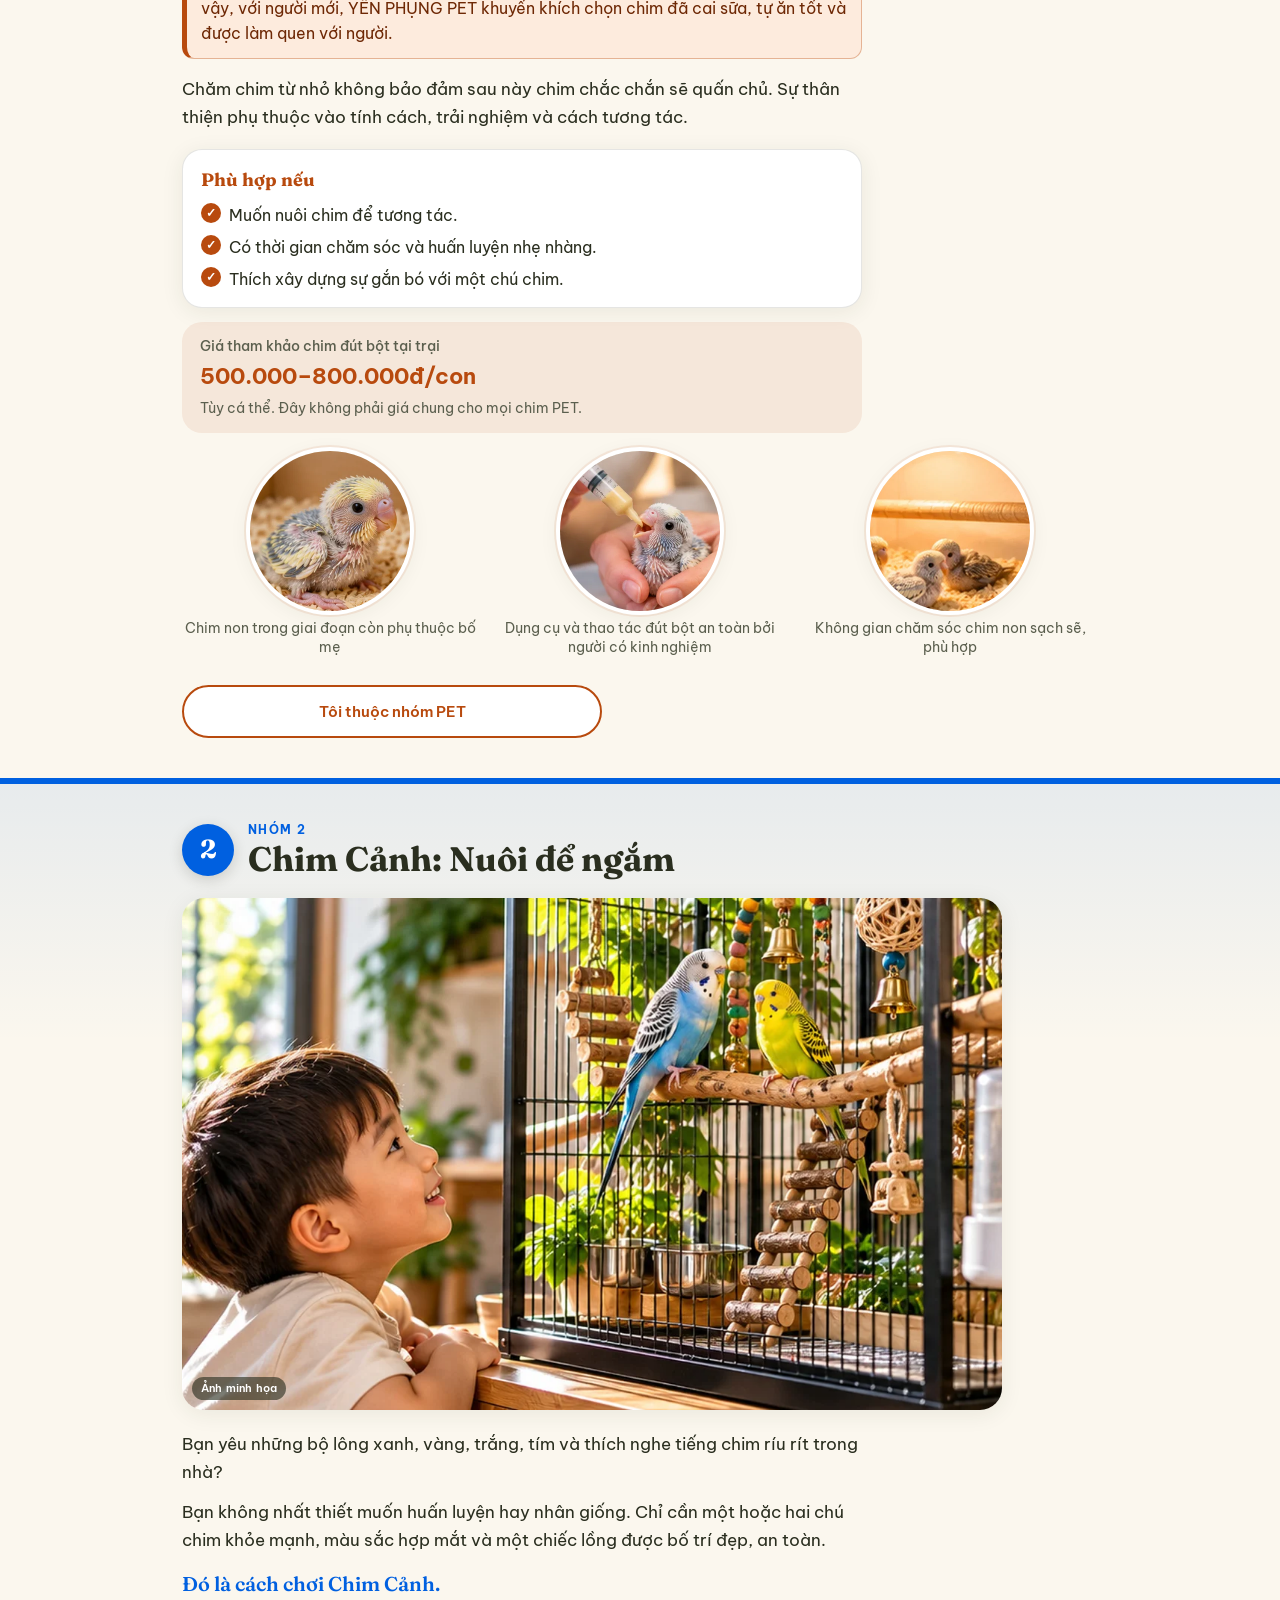
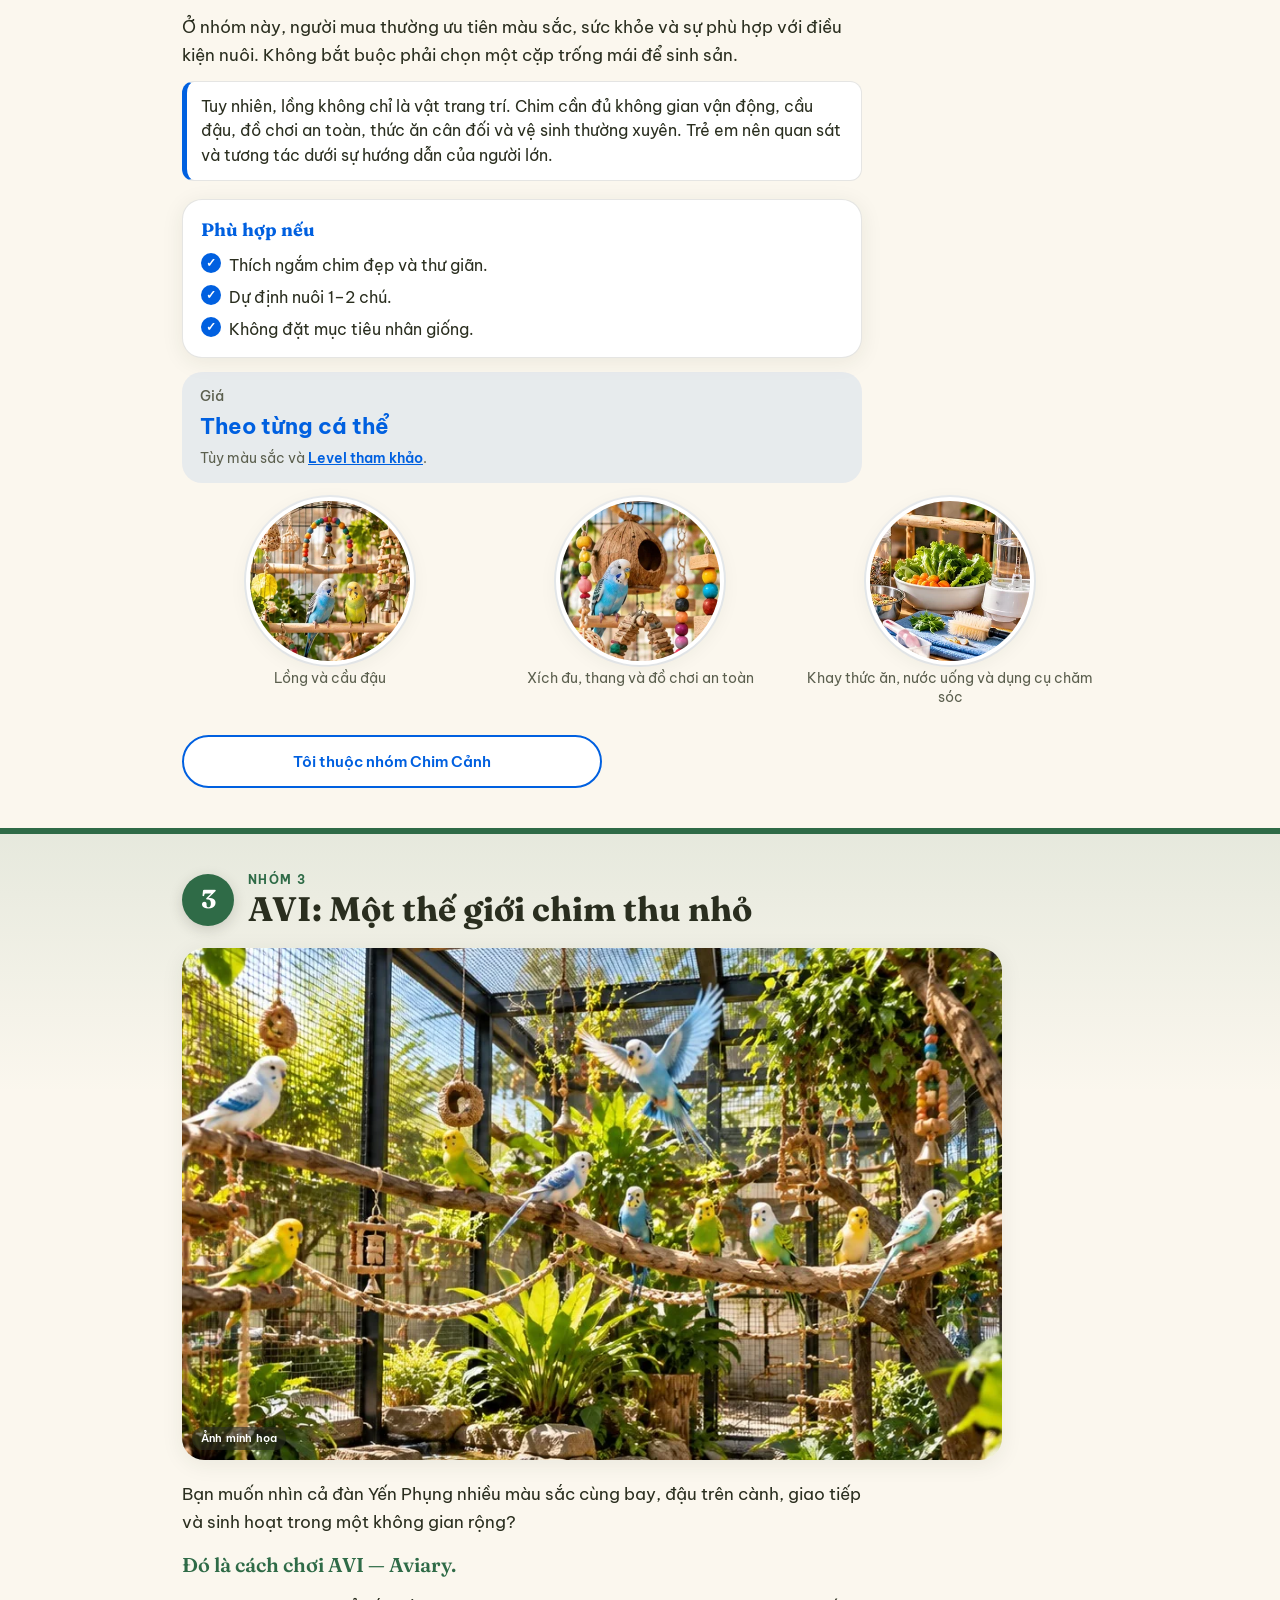
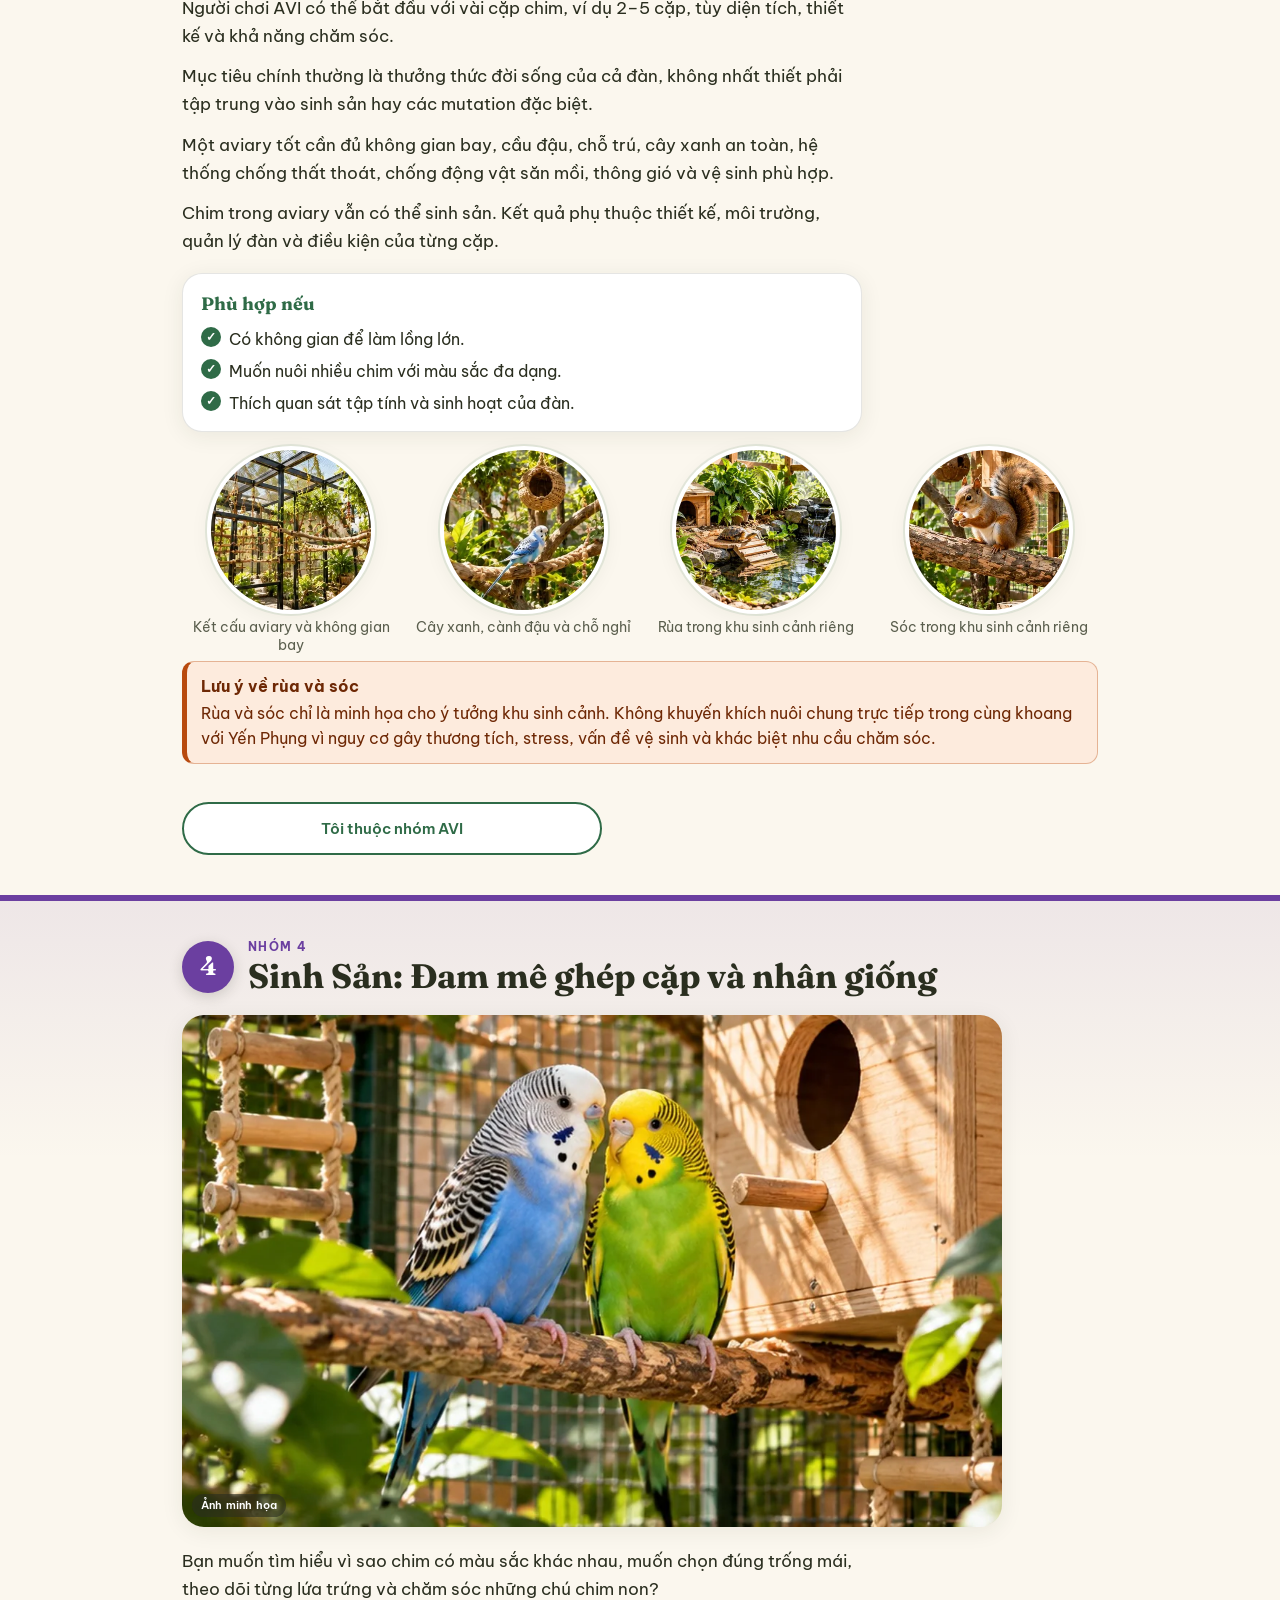
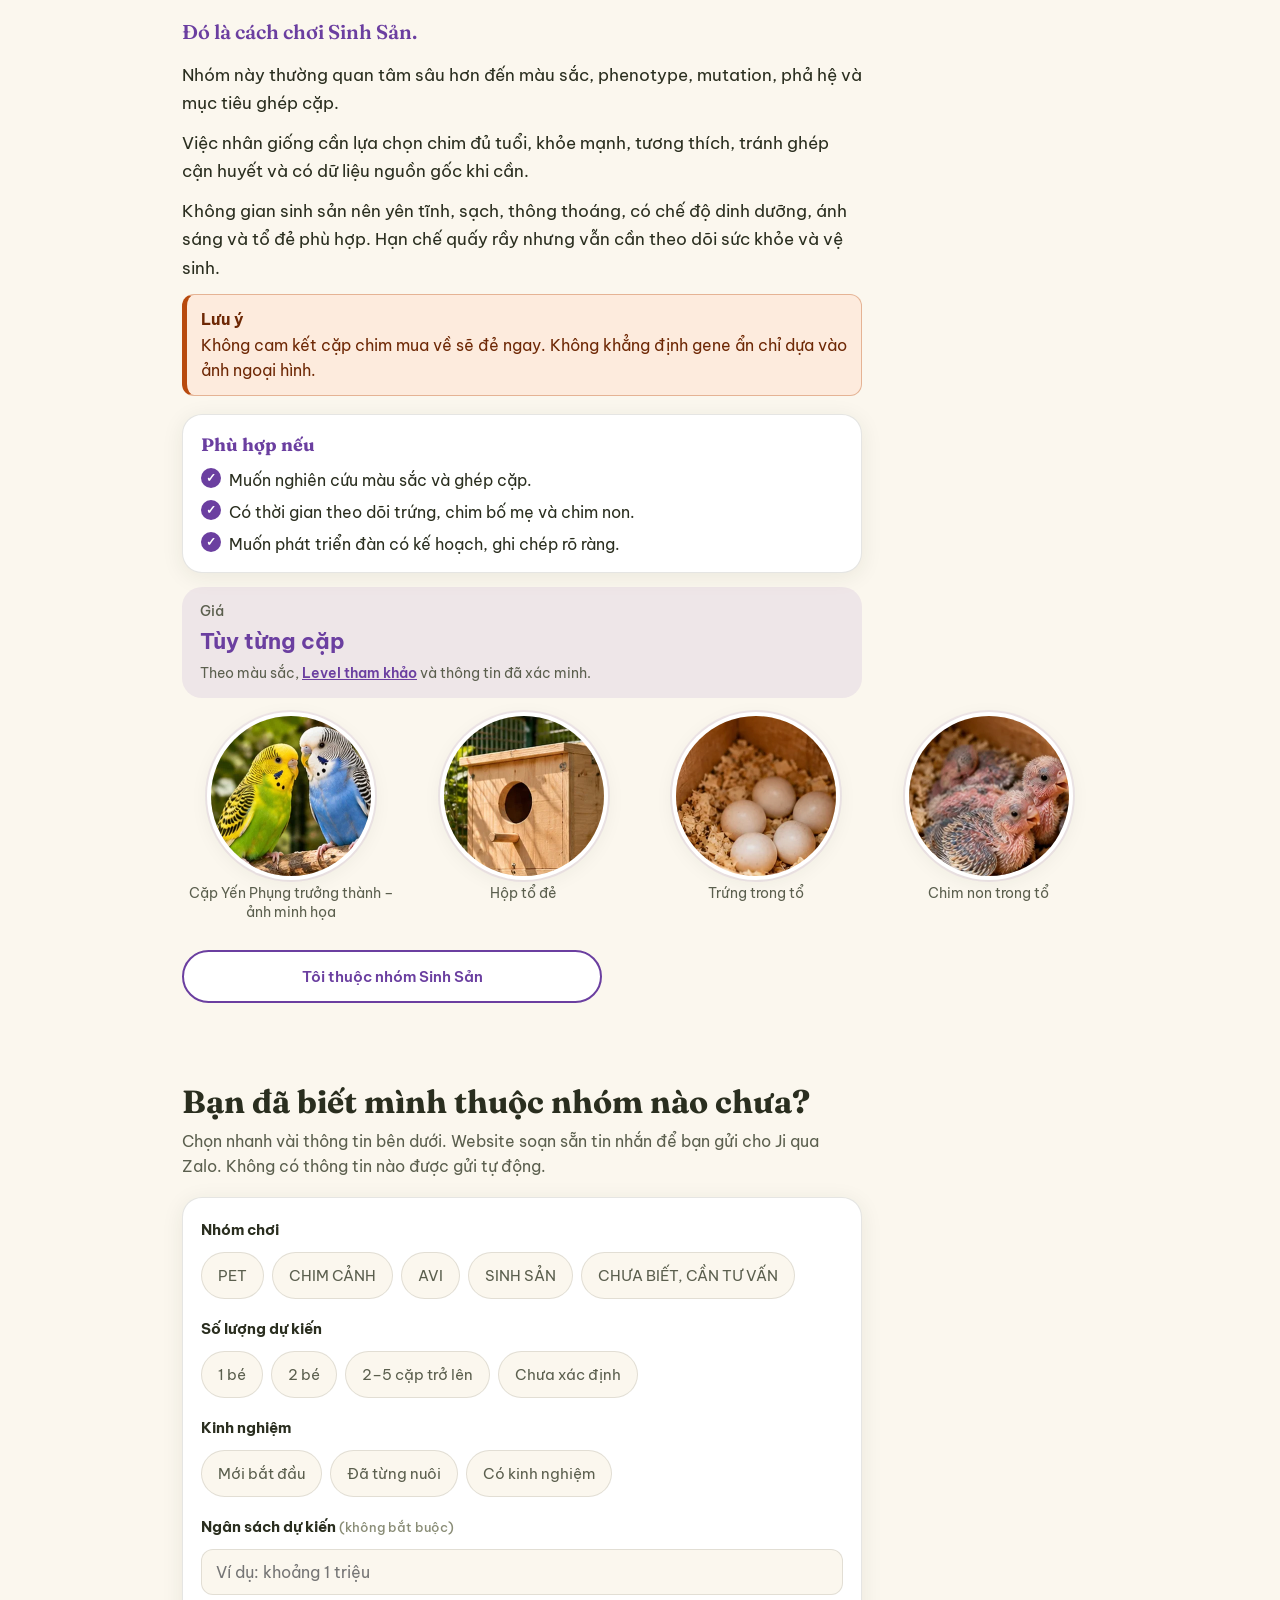
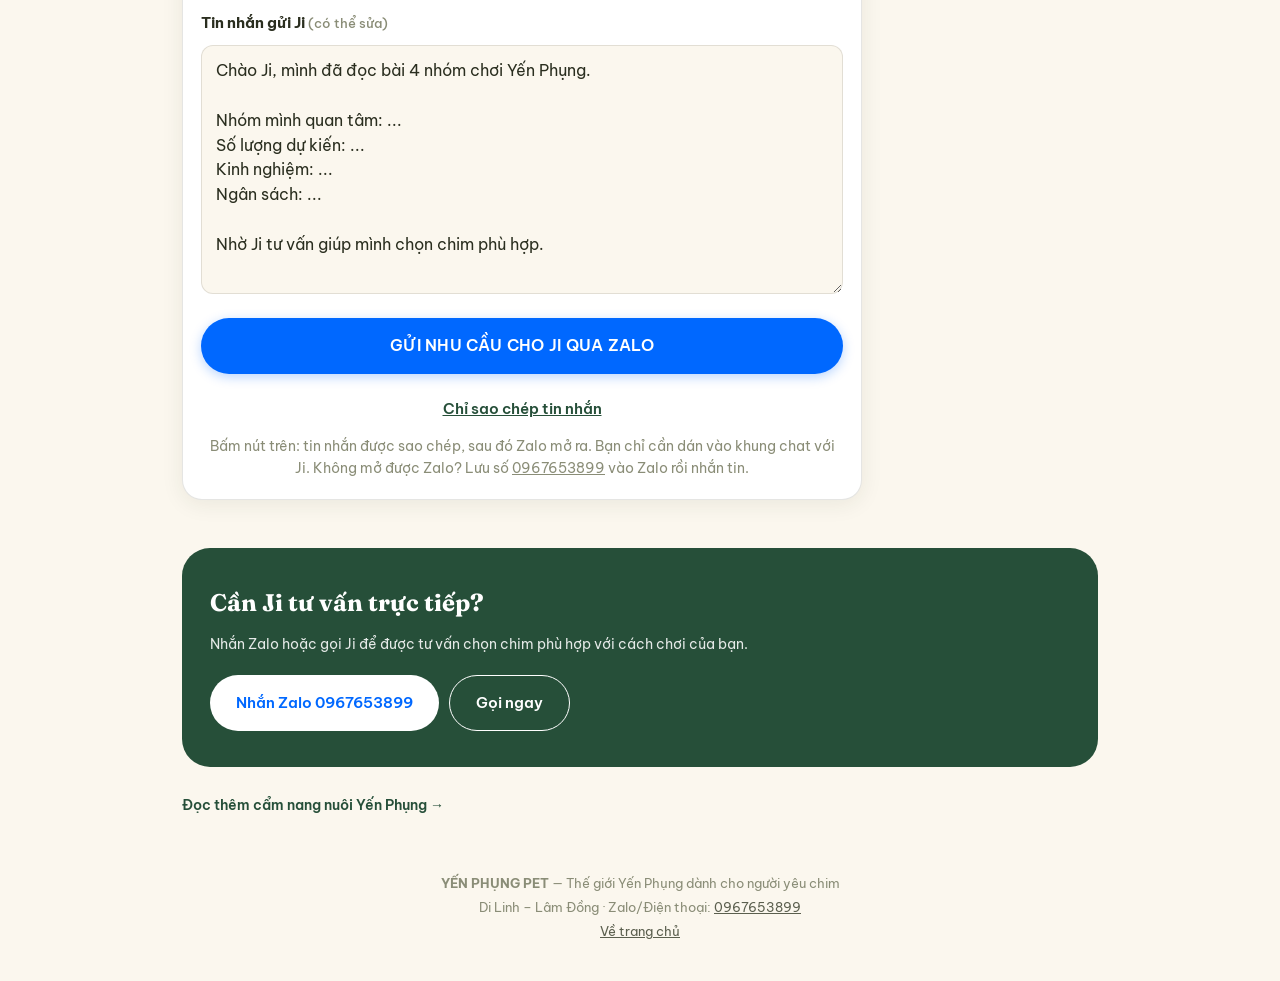
==== commit a37d70ee: "Phase 1M: replace AVI-04, add AVI-05, neutral SS-02 caption (18/18 images) - AVI-04: new image of a " ====
--- a/chon-nhom-choi/index.html
+++ b/chon-nhom-choi/index.html
@@ -202,8 +202,8 @@
       <ul class="ncp-subs ncp-subs-4" aria-label="Ảnh minh họa nhóm AVI">
         <li><div class="ph-circle" data-asset="AVI-02"><img src="/assets/nhom-choi/avi-02.webp" width="296" height="296" alt="Ảnh minh họa: kết cấu aviary và không gian bay" loading="lazy" decoding="async"></div><span>Kết cấu aviary và không gian bay</span></li>
         <li><div class="ph-circle" data-asset="AVI-03"><img src="/assets/nhom-choi/avi-03.webp" width="293" height="293" alt="Ảnh minh họa: Yến Phụng trên cành đậu giữa cây xanh" loading="lazy" decoding="async"></div><span>Cây xanh, cành đậu và chỗ nghỉ</span></li>
-        <li><div class="ph-circle" data-asset="AVI-04"><img src="/assets/nhom-choi/avi-04.webp" width="296" height="296" alt="Ảnh minh họa: rùa trong khu sinh cảnh riêng" loading="lazy" decoding="async"></div><span>Rùa trong khu sinh cảnh riêng</span></li>
-        <li><div class="ph-circle ph" data-asset="AVI-05"><span class="ph-id">AVI-05</span></div><span>Sóc trong khu sinh cảnh riêng</span></li>
+        <li><div class="ph-circle" data-asset="AVI-04"><img src="/assets/nhom-choi/avi-04.webp" width="320" height="320" alt="Ảnh minh họa: rùa trong khu sinh cảnh riêng có nhà gỗ và hồ nước" loading="lazy" decoding="async"></div><span>Rùa trong khu sinh cảnh riêng</span></li>
+        <li><div class="ph-circle" data-asset="AVI-05"><img src="/assets/nhom-choi/avi-05.webp" width="310" height="310" alt="Ảnh minh họa: sóc trong khu sinh cảnh riêng" loading="lazy" decoding="async"></div><span>Sóc trong khu sinh cảnh riêng</span></li>
       </ul>
       <div class="ncp-warn" role="note"><strong>Lưu ý về rùa và sóc</strong>Rùa và sóc chỉ là minh họa cho ý tưởng khu sinh cảnh. Không khuyến khích nuôi chung trực tiếp trong cùng khoang với Yến Phụng vì nguy cơ gây thương tích, stress, vấn đề vệ sinh và khác biệt nhu cầu chăm sóc.</div>
 
@@ -252,7 +252,7 @@
       </div>
 
       <ul class="ncp-subs ncp-subs-4" aria-label="Ảnh minh họa nhóm Sinh Sản">
-        <li><div class="ph-circle" data-asset="SS-02"><img src="/assets/nhom-choi/ss-02.webp" width="320" height="320" alt="Ảnh minh họa: một cặp Yến Phụng trưởng thành" loading="lazy" decoding="async"></div><span>Cặp trống mái trưởng thành</span></li>
+        <li><div class="ph-circle" data-asset="SS-02"><img src="/assets/nhom-choi/ss-02.webp" width="320" height="320" alt="Ảnh minh họa: một cặp Yến Phụng trưởng thành" loading="lazy" decoding="async"></div><span>Cặp Yến Phụng trưởng thành – ảnh minh họa</span></li>
         <li><div class="ph-circle" data-asset="SS-03"><img src="/assets/nhom-choi/ss-03.webp" width="320" height="320" alt="Ảnh minh họa: hộp tổ đẻ bằng gỗ" loading="lazy" decoding="async"></div><span>Hộp tổ đẻ</span></li>
         <li><div class="ph-circle" data-asset="SS-04"><img src="/assets/nhom-choi/ss-04.webp" width="320" height="320" alt="Ảnh minh họa: trứng trong tổ" loading="lazy" decoding="async"></div><span>Trứng trong tổ</span></li>
         <li><div class="ph-circle" data-asset="SS-05"><img src="/assets/nhom-choi/ss-05.webp" width="320" height="320" alt="Ảnh minh họa: chim non trong tổ" loading="lazy" decoding="async"></div><span>Chim non trong tổ</span></li>
